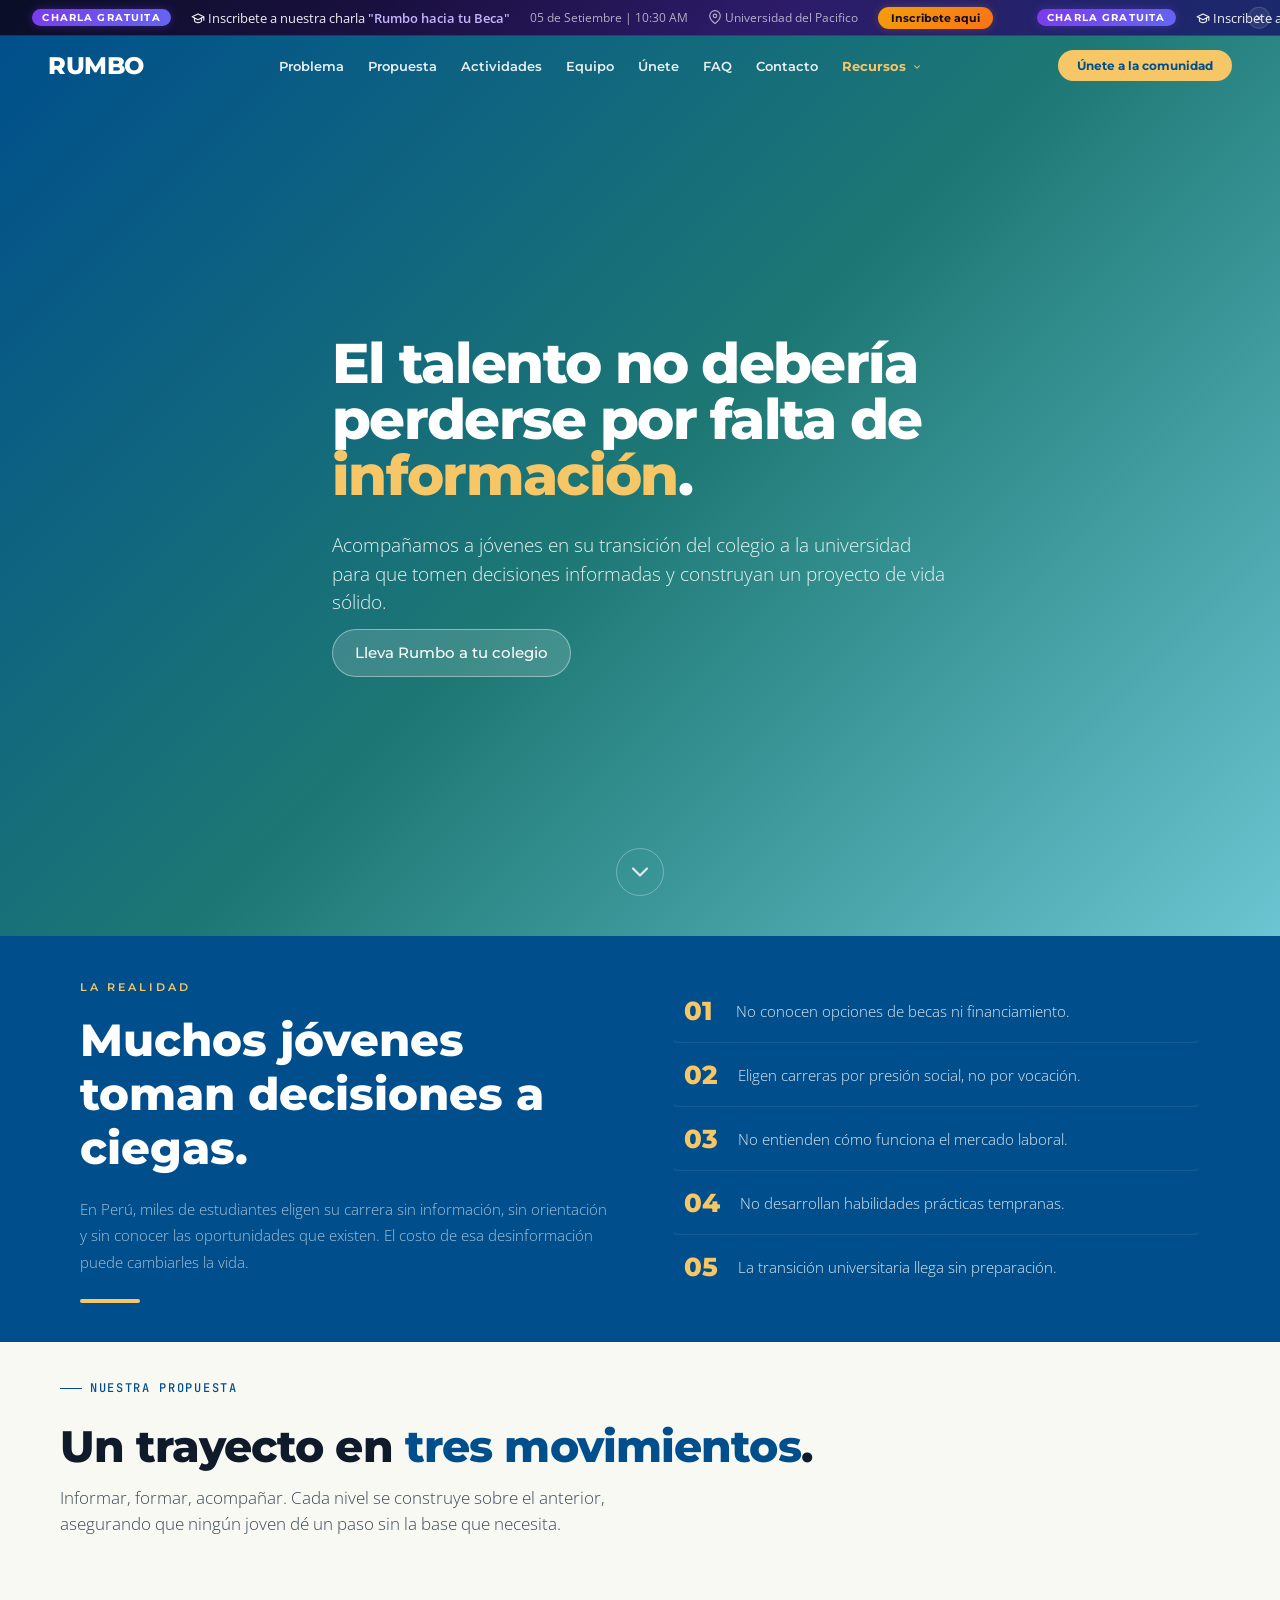
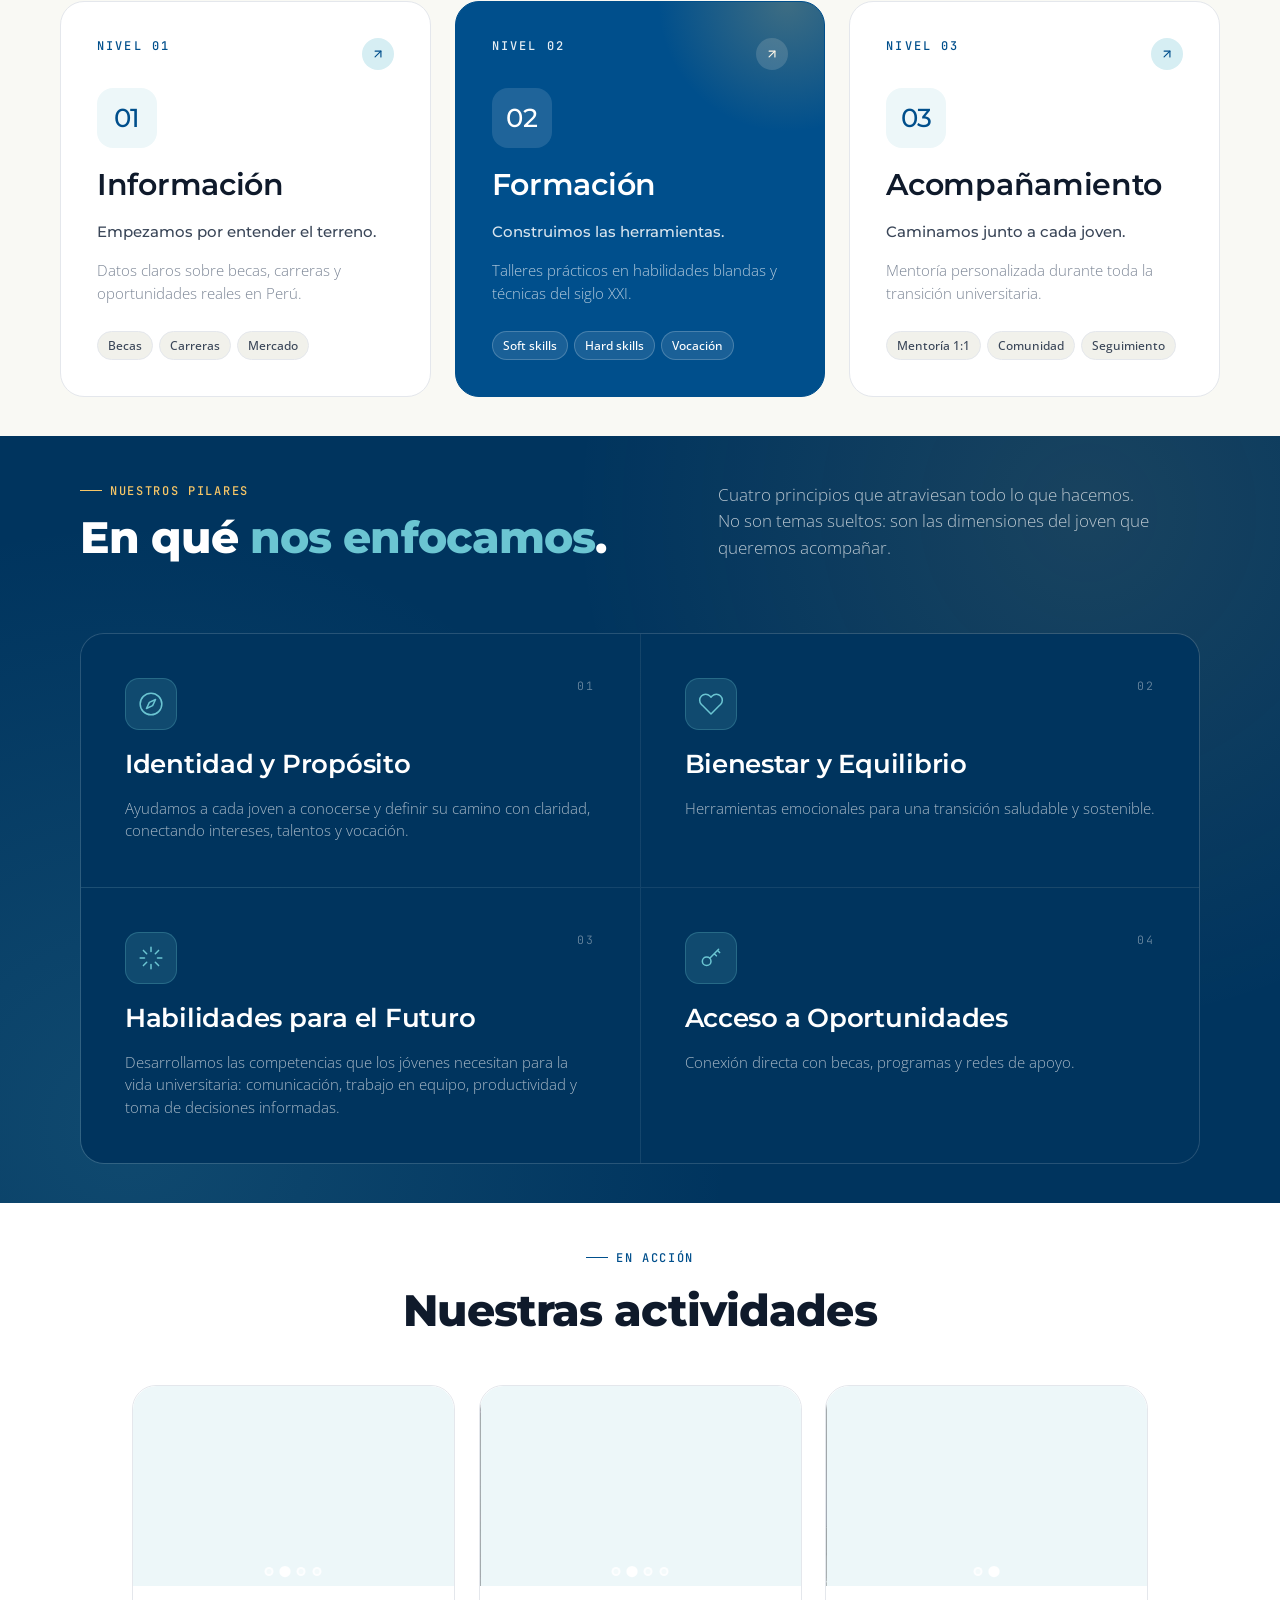
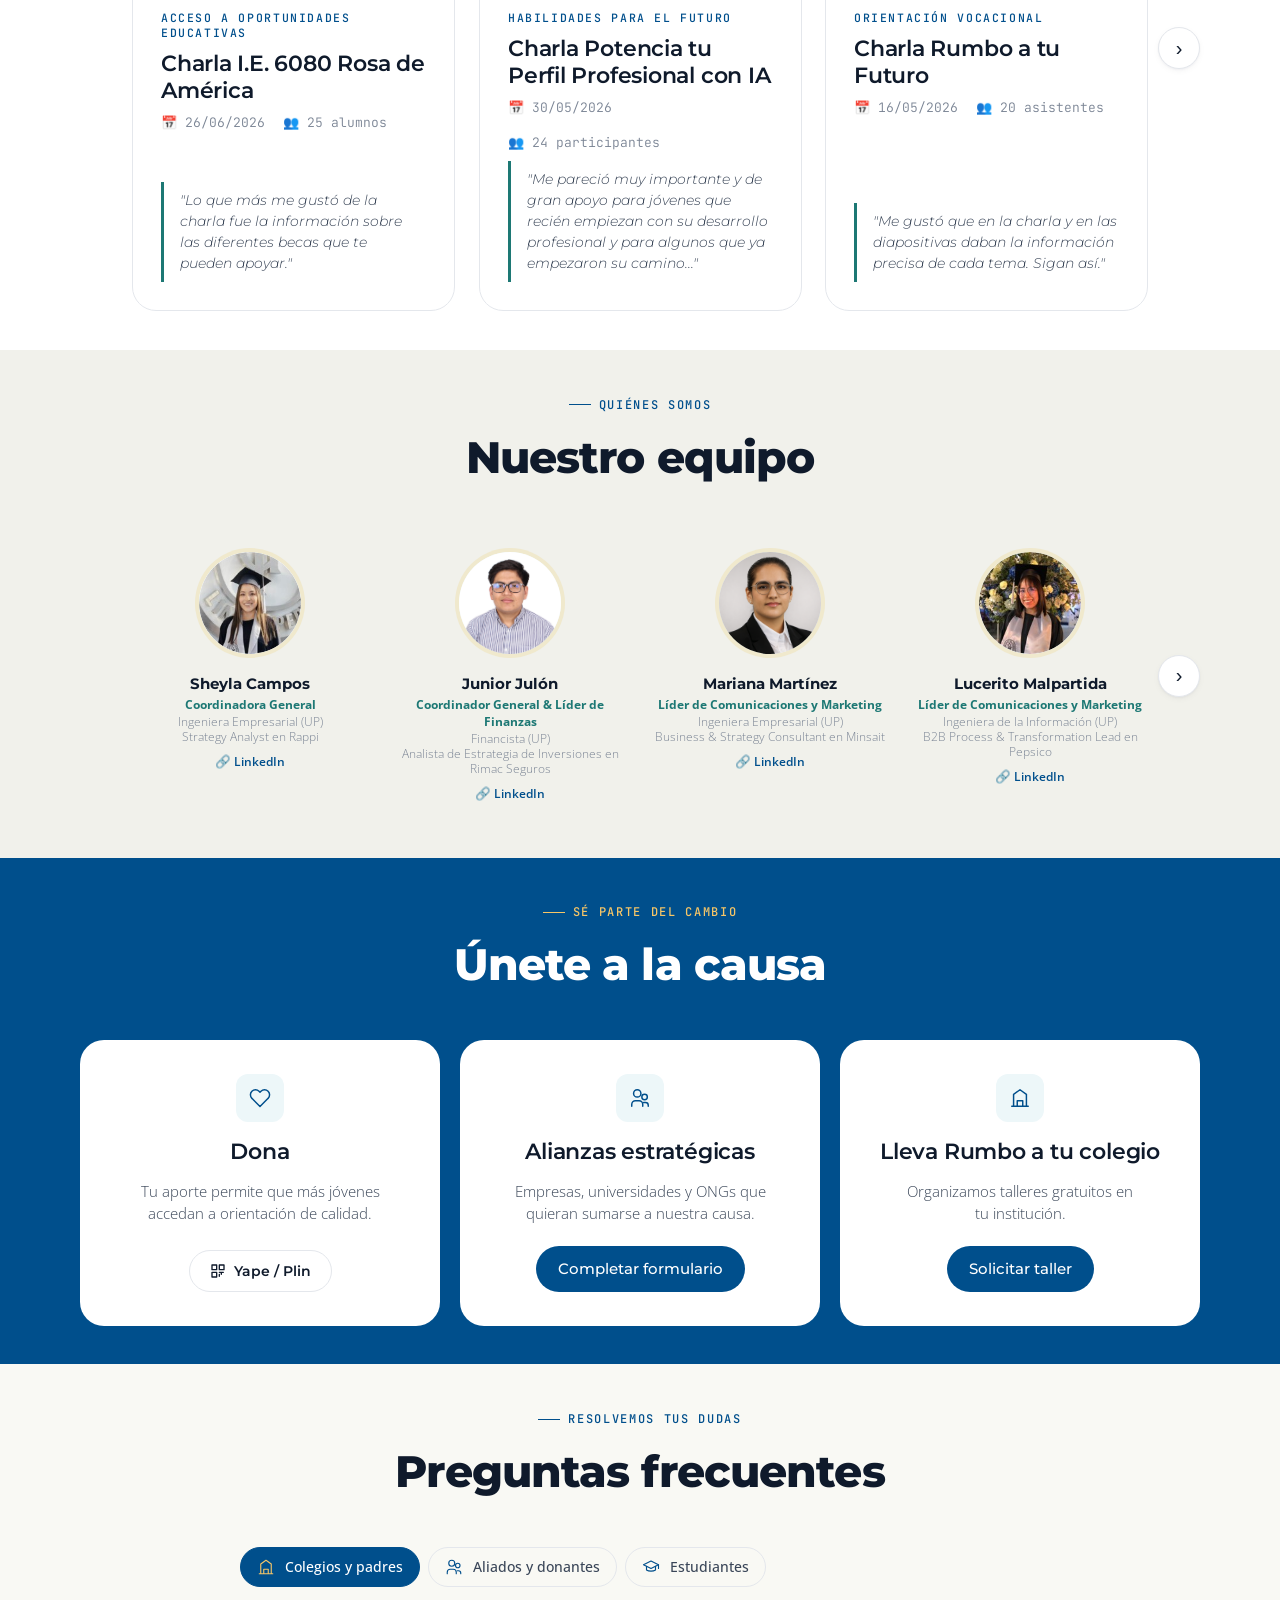
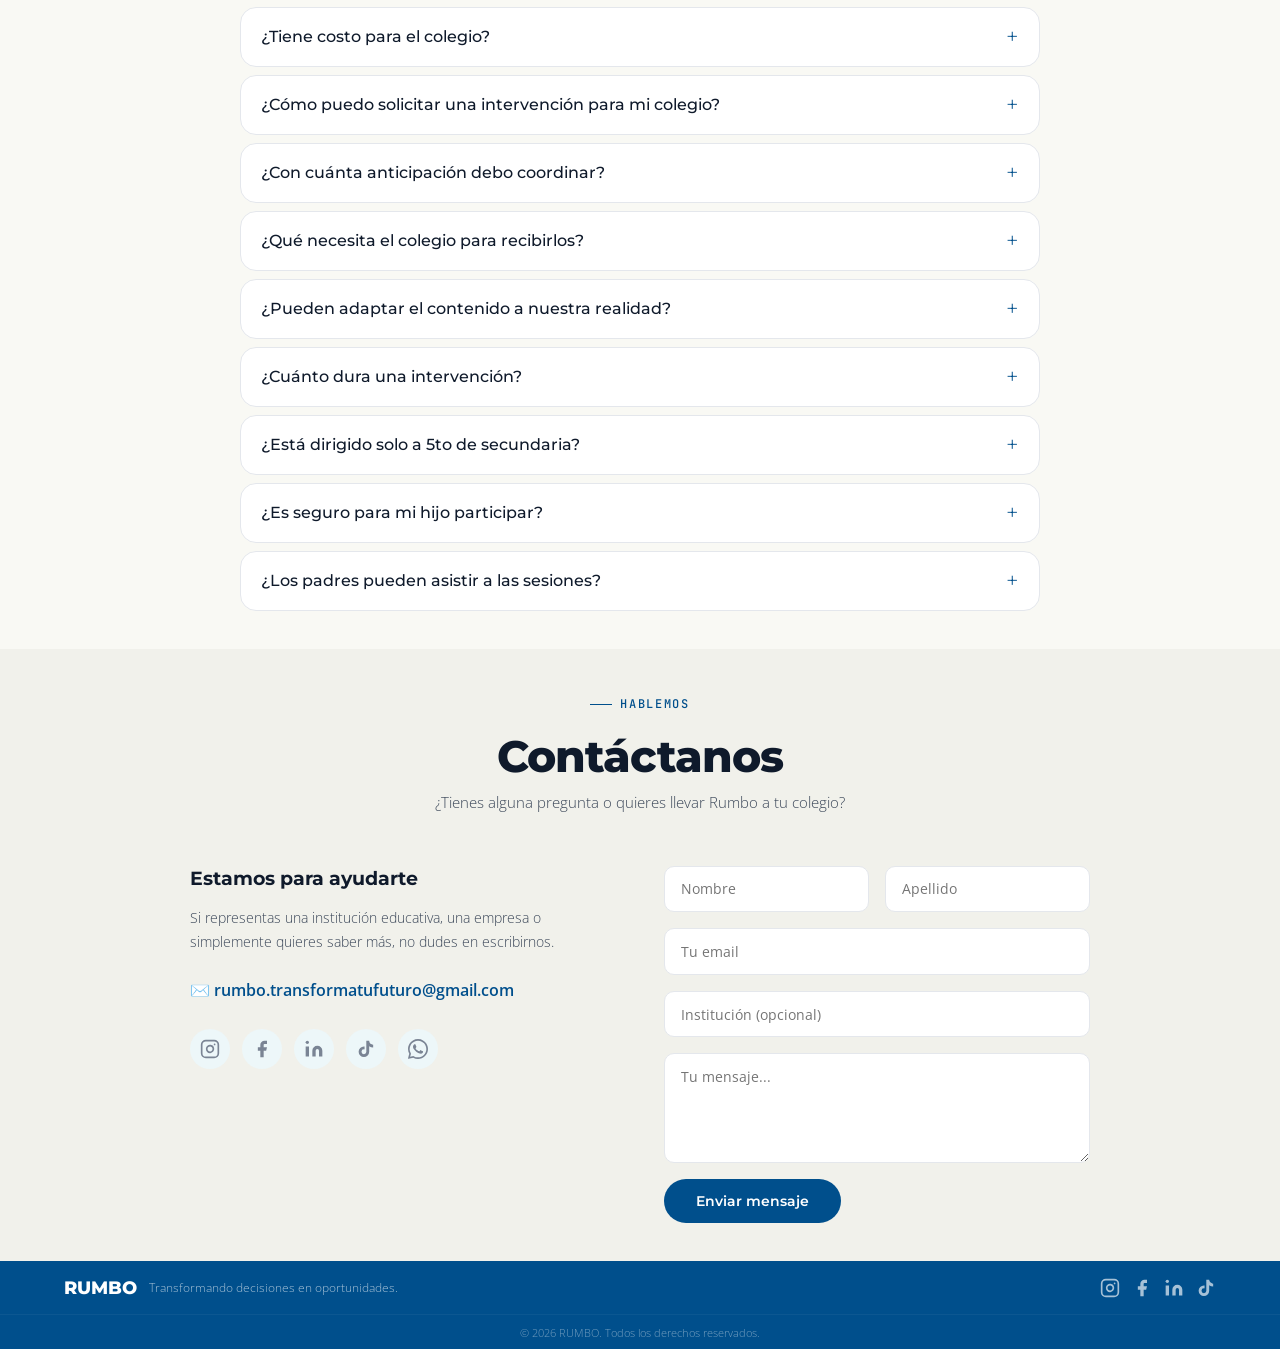
==== index.html @ 29e9105b "Update Pop up" ====
<!DOCTYPE html>
<html lang="es">
<head>
  <meta charset="UTF-8" />
  <meta name="viewport" content="width=device-width, initial-scale=1.0" />
  <meta name="referrer" content="strict-origin-when-cross-origin">
  <title>Rumbo</title>
  <meta name="description" content="RUMBO acompaña a jóvenes peruanos en su transición del colegio a la universidad con orientación vocacional, talleres y mentoría gratuita.">
  <meta property="og:title" content="RUMBO · Transformando decisiones en oportunidades">
  <meta property="og:description" content="Acompañamos a jóvenes peruanos en su transición del colegio a la universidad.">
  <meta property="og:type" content="website">
  <meta name="twitter:card" content="summary_large_image">
  <link rel="icon" href="assets/logo.png" type="image/png">
  <link rel="preconnect" href="https://fonts.googleapis.com">
  <link rel="preconnect" href="https://fonts.gstatic.com" crossorigin>
  <link href="https://fonts.googleapis.com/css2?family=Montserrat:wght@400;500;600;700;800&family=Open+Sans:wght@300;400;500;600&family=JetBrains+Mono:wght@400;500&display=swap" rel="stylesheet">
  <link rel="stylesheet" href="css/styles.css?v=13">
  <script>
    /* Bloquea el scroll mientras se muestra la pantalla de carga.
       El temporizador es una red de seguridad: si main.js fallara,
       la pantalla se retira igual y la página queda usable. */
    document.documentElement.classList.add('is-loading');
    setTimeout(function () {
      document.documentElement.classList.remove('is-loading');
      var l = document.getElementById('rumboLoader');
      if (l) l.classList.add('is-done');
    }, 6000);
  </script>
  <noscript>
    <style>
      .rumbo-loader { display: none !important; }
      html.is-loading, html.is-loading body { overflow: auto !important; }
    </style>
  </noscript>
</head>
<body>

  <!-- ═══ Pantalla de carga ═══ -->
  <div class="rumbo-loader" id="rumboLoader" role="status" aria-live="polite" aria-label="Cargando RUMBO">
    <div class="loader-stars" aria-hidden="true">
      <i class="loader-star"></i><i class="loader-star"></i><i class="loader-star"></i>
      <i class="loader-star"></i><i class="loader-star"></i><i class="loader-star"></i>
    </div>

    <svg class="loader-rocket" viewBox="0 0 120 190" fill="none" xmlns="http://www.w3.org/2000/svg" aria-hidden="true">
      <!-- llama -->
      <path class="loader-flame" d="M60 122 C72 144 74 160 60 178 C46 160 48 144 60 122 Z"
            fill="rgba(255,255,255,.22)" stroke="rgba(255,255,255,.55)" stroke-width="2.5" stroke-linejoin="round"/>
      <path class="loader-flame-inner" d="M60 134 C66 147 67 155 60 166 C53 155 54 147 60 134 Z"
            fill="rgba(255,255,255,.62)"/>
      <!-- aletas -->
      <path d="M35 88 C20 100 13 116 13 134 L35 120 Z"
            fill="rgba(255,255,255,.16)" stroke="#fff" stroke-width="3.5" stroke-linejoin="round"/>
      <path d="M85 88 C100 100 107 116 107 134 L85 120 Z"
            fill="rgba(255,255,255,.16)" stroke="#fff" stroke-width="3.5" stroke-linejoin="round"/>
      <!-- tobera -->
      <path d="M45 118 L75 118 L70 132 L50 132 Z"
            fill="rgba(255,255,255,.16)" stroke="#fff" stroke-width="3.5" stroke-linejoin="round"/>
      <!-- fuselaje -->
      <path d="M60 8 C76 30 85 60 85 92 L85 118 L35 118 L35 92 C35 60 44 30 60 8 Z"
            fill="rgba(255,255,255,.14)" stroke="#fff" stroke-width="4" stroke-linejoin="round"/>
      <!-- escotilla -->
      <circle cx="60" cy="62" r="14" fill="rgba(255,255,255,.28)" stroke="#fff" stroke-width="3.5"/>
      <!-- costura -->
      <path d="M38 102 L82 102" stroke="rgba(255,255,255,.6)" stroke-width="3" stroke-linecap="round"/>
    </svg>

    <div class="loader-brand">
      <span class="loader-wordmark">RUMBO</span>
      <span class="loader-tagline">Transformando decisiones en oportunidades</span>
      <div class="loader-bar" aria-hidden="true"><span></span></div>
    </div>
  </div>

  <nav class="navbar" id="navbar">
    <div class="nav-inner">
      <a href="#" class="logo">RUMBO</a>
      <ul class="nav-links">
        <li><a href="#problema">Problema</a></li>
        <li><a href="#propuesta">Propuesta</a></li>
        <li><a href="#actividades">Actividades</a></li>
        <li><a href="#equipo">Equipo</a></li>
        <li><a href="#unete">Únete</a></li>
        <li><a href="#faq">FAQ</a></li>
        <li><a href="#contacto">Contacto</a></li>
        <li class="nav-dropdown" id="navDropdown">
          <button type="button"
                  class="nav-dropdown-trigger"
                  id="navDropdownTrigger"
                  aria-haspopup="true"
                  aria-expanded="false"
                  aria-controls="navDropdownMenu">
            Recursos
            <svg class="nav-caret" width="10" height="10" viewBox="0 0 24 24" fill="none"
                 stroke="currentColor" stroke-width="2.5" stroke-linecap="round" stroke-linejoin="round"
                 aria-hidden="true"><polyline points="6 9 12 15 18 9"/></svg>
          </button>
          <ul class="nav-dropdown-menu" id="navDropdownMenu" role="menu" aria-labelledby="navDropdownTrigger">
            <li role="none">
              <a href="becas.html" role="menuitem">
                <span class="ndm-icon" aria-hidden="true">🎓</span>
                <span>
                  <span class="ndm-title">Becas Perú 2026</span>
                  <span class="ndm-desc">Directorio de convocatorias activas</span>
                </span>
              </a>
            </li>
            <li role="none">
              <a href="universidades.html" role="menuitem">
                <span class="ndm-icon" aria-hidden="true">🏛️</span>
                <span>
                  <span class="ndm-title">Universidades y admisión</span>
                  <span class="ndm-desc">Modalidades y portales oficiales</span>
                </span>
              </a>
            </li>
          </ul>
        </li>
      </ul>
      <a href="https://chat.whatsapp.com/KsVmqItYyRJ4pqZ1NrZdtC"
         target="_blank" rel="noopener noreferrer" class="nav-cta">
        Únete a la comunidad
      </a>
      <button class="nav-toggle" id="navToggle" aria-label="Menú">☰</button>
    </div>
    <div class="mobile-menu" id="mobileMenu">
      <a href="#problema">Problema</a>
      <a href="#propuesta">Propuesta</a>
      <a href="#actividades">Actividades</a>
      <a href="#equipo">Equipo</a>
      <a href="#unete">Únete</a>
      <a href="#faq">FAQ</a>
      <a href="#contacto">Contacto</a>
      <div class="mobile-dropdown" id="mobileDropdown">
        <button type="button" class="mobile-dropdown-trigger" id="mobileDropdownTrigger"
                aria-expanded="false" aria-controls="mobileDropdownPanel">
          Recursos
          <svg class="mobile-caret" width="12" height="12" viewBox="0 0 24 24" fill="none"
               stroke="currentColor" stroke-width="2.5" stroke-linecap="round" stroke-linejoin="round"
               aria-hidden="true"><polyline points="6 9 12 15 18 9"/></svg>
        </button>
        <div class="mobile-dropdown-panel" id="mobileDropdownPanel">
          <a href="becas.html">🎓 Becas Perú 2026</a>
          <a href="universidades.html">🏛️ Universidades y admisión</a>
        </div>
      </div>
    </div>
  </nav>

  <!-- ═══ Banner Charla ═══ -->
  <div class="announcement-banner" id="announcementBanner">
    <a href="https://docs.google.com/forms/d/e/1FAIpQLSfDukMLq8uh_hFqhQwTG51XdRuXXFic_iSgOYs3Ej_PKHoA1A/viewform?usp=send_form"
       target="_blank" rel="noopener noreferrer" class="banner-link">
      <div class="banner-track">
        <div class="banner-content">
          <span class="banner-badge">CHARLA GRATUITA</span>
          <span class="banner-text"><svg class="banner-icon" viewBox="0 0 24 24" fill="none" stroke="currentColor" stroke-width="2" stroke-linecap="round" stroke-linejoin="round"><path d="M22 10v6M2 10l10-5 10 5-10 5z"/><path d="M6 12v5c0 1.1 2.7 3 6 3s6-1.9 6-3v-5"/></svg> Inscribete a nuestra charla <strong>"Rumbo hacia tu Beca"</strong></span>
          <span class="banner-detail">05 de Setiembre | 10:30 AM</span>
          <span class="banner-detail"><svg class="banner-icon" viewBox="0 0 24 24" fill="none" stroke="currentColor" stroke-width="2" stroke-linecap="round" stroke-linejoin="round"><path d="M21 10c0 7-9 13-9 13s-9-6-9-13a9 9 0 0 1 18 0z"/><circle cx="12" cy="10" r="3"/></svg> Universidad del Pacifico</span>
          <span class="banner-cta">Inscribete aqui</span>

          <span class="banner-badge">CHARLA GRATUITA</span>
          <span class="banner-text"><svg class="banner-icon" viewBox="0 0 24 24" fill="none" stroke="currentColor" stroke-width="2" stroke-linecap="round" stroke-linejoin="round"><path d="M22 10v6M2 10l10-5 10 5-10 5z"/><path d="M6 12v5c0 1.1 2.7 3 6 3s6-1.9 6-3v-5"/></svg> Inscribete a nuestra charla <strong>"Rumbo hacia tu Beca"</strong></span>
          <span class="banner-detail">05 de Setiembre | 10:30 AM</span>
          <span class="banner-detail"><svg class="banner-icon" viewBox="0 0 24 24" fill="none" stroke="currentColor" stroke-width="2" stroke-linecap="round" stroke-linejoin="round"><path d="M21 10c0 7-9 13-9 13s-9-6-9-13a9 9 0 0 1 18 0z"/><circle cx="12" cy="10" r="3"/></svg> Universidad del Pacifico</span>
          <span class="banner-cta">Inscribete aqui</span>
        </div>
        <!-- Duplicate for seamless loop -->
        <div class="banner-content" aria-hidden="true">
          <span class="banner-badge">CHARLA GRATUITA</span>
          <span class="banner-text"><svg class="banner-icon" viewBox="0 0 24 24" fill="none" stroke="currentColor" stroke-width="2" stroke-linecap="round" stroke-linejoin="round"><path d="M22 10v6M2 10l10-5 10 5-10 5z"/><path d="M6 12v5c0 1.1 2.7 3 6 3s6-1.9 6-3v-5"/></svg> Inscribete a nuestra charla <strong>"Rumbo hacia tu Beca"</strong></span>
          <span class="banner-detail">05 de Setiembre | 10:30 AM</span>
          <span class="banner-detail"><svg class="banner-icon" viewBox="0 0 24 24" fill="none" stroke="currentColor" stroke-width="2" stroke-linecap="round" stroke-linejoin="round"><path d="M21 10c0 7-9 13-9 13s-9-6-9-13a9 9 0 0 1 18 0z"/><circle cx="12" cy="10" r="3"/></svg> Universidad del Pacifico</span>
          <span class="banner-cta">Inscribete aqui</span>

          <span class="banner-badge">CHARLA GRATUITA</span>
          <span class="banner-text"><svg class="banner-icon" viewBox="0 0 24 24" fill="none" stroke="currentColor" stroke-width="2" stroke-linecap="round" stroke-linejoin="round"><path d="M22 10v6M2 10l10-5 10 5-10 5z"/><path d="M6 12v5c0 1.1 2.7 3 6 3s6-1.9 6-3v-5"/></svg> Inscribete a nuestra charla <strong>"Rumbo hacia tu Beca"</strong></span>
          <span class="banner-detail">05 de Setiembre | 10:30 AM</span>
          <span class="banner-detail"><svg class="banner-icon" viewBox="0 0 24 24" fill="none" stroke="currentColor" stroke-width="2" stroke-linecap="round" stroke-linejoin="round"><path d="M21 10c0 7-9 13-9 13s-9-6-9-13a9 9 0 0 1 18 0z"/><circle cx="12" cy="10" r="3"/></svg> Universidad del Pacifico</span>
          <span class="banner-cta">Inscribete aqui</span>
        </div>
      </div>
    </a>
    <button class="banner-close" id="bannerClose" aria-label="Cerrar banner">
      <svg width="10" height="10" viewBox="0 0 24 24" fill="none" stroke="currentColor" stroke-width="2.5" stroke-linecap="round" stroke-linejoin="round"><line x1="18" y1="6" x2="6" y2="18"/><line x1="6" y1="6" x2="18" y2="18"/></svg>
    </button>
  </div>

  <section class="hero">
    <div class="container">
      <div class="hero-content">
        <h1>El talento no debería perderse por falta de <em>información</em>.</h1>
        <p class="hero-lede">Acompañamos a jóvenes en su transición del colegio a la universidad para que tomen decisiones informadas y construyan un proyecto de vida sólido.</p>
        <div class="hero-actions">
          <a href="#unete" class="btn-ghost">Lleva Rumbo a tu colegio</a>
        </div>
      </div>
    </div>
    <a href="#problema" class="hero-scroll-arrow" aria-label="Ir a la siguiente sección">
      <svg width="28" height="28" viewBox="0 0 24 24" fill="none" stroke="currentColor" stroke-width="2" stroke-linecap="round" stroke-linejoin="round"><polyline points="6 9 12 15 18 9"/></svg>
    </a>
  </section>

  <section id="problema" class="problem-section">
    <div class="container">
      <div class="problem-inner">
        <div class="problem-left fade-up">
          <span class="section-tag-light">La realidad</span>
          <h2>Muchos jóvenes toman decisiones a ciegas.</h2>
          <p>En Perú, miles de estudiantes eligen su carrera sin información, sin orientación y sin conocer las oportunidades que existen. El costo de esa desinformación puede cambiarles la vida.</p>
          <div class="problem-accent-line"></div>
        </div>
        <div class="problem-right">
          <ul class="problem-list" id="problemList">
            <li class="problem-item" style="transition-delay:0.1s">
              <span class="problem-num">01</span>
              <span class="problem-text">No conocen opciones de becas ni financiamiento.</span>
            </li>
            <li class="problem-item" style="transition-delay:0.2s">
              <span class="problem-num">02</span>
              <span class="problem-text">Eligen carreras por presión social, no por vocación.</span>
            </li>
            <li class="problem-item" style="transition-delay:0.3s">
              <span class="problem-num">03</span>
              <span class="problem-text">No entienden cómo funciona el mercado laboral.</span>
            </li>
            <li class="problem-item" style="transition-delay:0.4s">
              <span class="problem-num">04</span>
              <span class="problem-text">No desarrollan habilidades prácticas tempranas.</span>
            </li>
            <li class="problem-item" style="transition-delay:0.5s">
              <span class="problem-num">05</span>
              <span class="problem-text">La transición universitaria llega sin preparación.</span>
            </li>
          </ul>
        </div>
      </div>
    </div>
  </section>

  <section class="niv-section" id="propuesta">
    <div class="niv-inner">
      <header class="niv-head">
        <span class="eyebrow">Nuestra propuesta</span>
        <h2 class="niv-title">Un trayecto en <span class="accent">tres movimientos</span>.</h2>
        <p class="niv-lede">Informar, formar, acompañar. Cada nivel se construye sobre el anterior, asegurando que ningún joven dé un paso sin la base que necesita.</p>
      </header>
      <div class="niv-track" id="nivTrack" role="list">
        <article class="niv-card" role="listitem">
          <div class="niv-card-head">
            <span class="niv-num">NIVEL 01</span>
            <span class="niv-arrow"><svg width="14" height="14" viewBox="0 0 24 24" fill="none" stroke="currentColor" stroke-width="2" stroke-linecap="round" stroke-linejoin="round"><line x1="7" y1="17" x2="17" y2="7"/><polyline points="7 7 17 7 17 17"/></svg></span>
          </div>
          <div class="niv-glyph">01</div>
          <h3 class="niv-card-title">Información</h3>
          <p class="niv-sub">Empezamos por entender el terreno.</p>
          <p class="niv-desc">Datos claros sobre becas, carreras y oportunidades reales en Perú.</p>
          <div class="niv-tags"><span class="niv-tag">Becas</span><span class="niv-tag">Carreras</span><span class="niv-tag">Mercado</span></div>
        </article>
        <article class="niv-card featured" role="listitem">
          <div class="niv-card-head">
            <span class="niv-num">NIVEL 02</span>
            <span class="niv-arrow"><svg width="14" height="14" viewBox="0 0 24 24" fill="none" stroke="currentColor" stroke-width="2" stroke-linecap="round" stroke-linejoin="round"><line x1="7" y1="17" x2="17" y2="7"/><polyline points="7 7 17 7 17 17"/></svg></span>
          </div>
          <div class="niv-glyph">02</div>
          <h3 class="niv-card-title">Formación</h3>
          <p class="niv-sub">Construimos las herramientas.</p>
          <p class="niv-desc">Talleres prácticos en habilidades blandas y técnicas del siglo XXI.</p>
          <div class="niv-tags"><span class="niv-tag">Soft skills</span><span class="niv-tag">Hard skills</span><span class="niv-tag">Vocación</span></div>
        </article>
        <article class="niv-card" role="listitem">
          <div class="niv-card-head">
            <span class="niv-num">NIVEL 03</span>
            <span class="niv-arrow"><svg width="14" height="14" viewBox="0 0 24 24" fill="none" stroke="currentColor" stroke-width="2" stroke-linecap="round" stroke-linejoin="round"><line x1="7" y1="17" x2="17" y2="7"/><polyline points="7 7 17 7 17 17"/></svg></span>
          </div>
          <div class="niv-glyph">03</div>
          <h3 class="niv-card-title">Acompañamiento</h3>
          <p class="niv-sub">Caminamos junto a cada joven.</p>
          <p class="niv-desc">Mentoría personalizada durante toda la transición universitaria.</p>
          <div class="niv-tags"><span class="niv-tag">Mentoría 1:1</span><span class="niv-tag">Comunidad</span><span class="niv-tag">Seguimiento</span></div>
        </article>
      </div>
      <div class="niv-dots" id="nivDots" aria-hidden="true">
        <button class="niv-dot on" type="button" data-i="0" aria-label="Nivel 1"></button>
        <button class="niv-dot" type="button" data-i="1" aria-label="Nivel 2"></button>
        <button class="niv-dot" type="button" data-i="2" aria-label="Nivel 3"></button>
      </div>
    </div>
  </section>

  <section class="pil-section" id="pilares">
    <div class="pil-inner">
      <header class="pil-head">
        <div>
          <span class="pil-eyebrow">Nuestros pilares</span>
          <h2 class="pil-title">En qué <em>nos enfocamos</em>.</h2>
        </div>
        <p class="pil-lede">Cuatro principios que atraviesan todo lo que hacemos. No son temas sueltos: son las dimensiones del joven que queremos acompañar.</p>
      </header>
      <div class="pil-grid">
        <article class="pil-card">
          <div class="pil-card-head">
            <div class="pil-icon"><svg width="26" height="26" viewBox="0 0 24 24" fill="none" stroke="currentColor" stroke-width="1.4" stroke-linecap="round" stroke-linejoin="round"><circle cx="12" cy="12" r="10"/><path d="M16.2 7.8L13.5 13.5L7.8 16.2L10.5 10.5L16.2 7.8Z"/></svg></div>
            <span class="pil-num">01</span>
          </div>
          <h3>Identidad y Propósito</h3>
          <p>Ayudamos a cada joven a conocerse y definir su camino con claridad, conectando intereses, talentos y vocación.</p>
        </article>
        <article class="pil-card">
          <div class="pil-card-head">
            <div class="pil-icon"><svg width="26" height="26" viewBox="0 0 24 24" fill="none" stroke="currentColor" stroke-width="1.4" stroke-linecap="round" stroke-linejoin="round"><path d="M20.84 4.61a5.5 5.5 0 00-7.78 0L12 5.67l-1.06-1.06a5.5 5.5 0 00-7.78 7.78l1.06 1.06L12 21.23l7.78-7.78 1.06-1.06a5.5 5.5 0 000-7.78z"/></svg></div>
            <span class="pil-num">02</span>
          </div>
          <h3>Bienestar y Equilibrio</h3>
          <p>Herramientas emocionales para una transición saludable y sostenible.</p>
        </article>
        <article class="pil-card">
          <div class="pil-card-head">
            <div class="pil-icon"><svg width="26" height="26" viewBox="0 0 24 24" fill="none" stroke="currentColor" stroke-width="1.4" stroke-linecap="round" stroke-linejoin="round"><path d="M12 2v4M12 18v4M2 12h4M18 12h4M5 5l3 3M16 16l3 3M5 19l3-3M16 8l3-3"/></svg></div>
            <span class="pil-num">03</span>
          </div>
          <h3>Habilidades para el Futuro</h3>
          <p>Desarrollamos las competencias que los jóvenes necesitan para la vida universitaria: comunicación, trabajo en equipo, productividad y toma de decisiones informadas.</p>
        </article>
        <article class="pil-card">
          <div class="pil-card-head">
            <div class="pil-icon"><svg width="26" height="26" viewBox="0 0 24 24" fill="none" stroke="currentColor" stroke-width="1.4" stroke-linecap="round" stroke-linejoin="round"><circle cx="8" cy="15" r="4"/><path d="M10.85 12.15L19 4M18 5l2 2M15 8l2 2"/></svg></div>
            <span class="pil-num">04</span>
          </div>
          <h3>Acceso a Oportunidades</h3>
          <p>Conexión directa con becas, programas y redes de apoyo.</p>
        </article>
      </div>
    </div>
  </section>

  <section id="actividades" class="act-section"
           data-autoplay="true" data-autoplay-ms="3000">
    <div class="container">
      <header class="act-head fade-up">
        <span class="eyebrow">En acción</span>
        <h2 class="act-title">Nuestras actividades</h2>
      </header>

      <div class="carousel-outer fade-up" id="act-outer" role="region" aria-roledescription="carrusel" aria-label="Actividades de Rumbo">
        <div class="carousel-wrapper"><div class="carousel-track" id="activities-track" role="list">

          <article class="activity-slide" role="listitem">
            <div class="act-card">
              <div class="mini-photos">
                <img src="assets/actividades/Actividad 5 - Charla Colegio/actividad5-1.png"
                     alt="Charla I.E. 6080 Rosa de América"
                     loading="lazy" decoding="async">
                <img src="assets/actividades/Actividad 5 - Charla Colegio/actividad5-2.png"
                     alt="Charla I.E. 6080 Rosa de América - Participantes"
                     loading="lazy" decoding="async">
                <img src="assets/actividades/Actividad 5 - Charla Colegio/actividad5-3.png"
                     alt="Charla I.E. 6080 Rosa de América - Equipo"
                     loading="lazy" decoding="async">
                <img src="assets/actividades/Actividad 5 - Charla Colegio/actividad5-4.png"
                     alt="Charla I.E. 6080 Rosa de América - Momento"
                     loading="lazy" decoding="async">
              </div>
              <div class="act-body">
                <span class="act-tag">Acceso a Oportunidades Educativas</span>
                <h3>Charla I.E. 6080 Rosa de América</h3>
                <div class="act-meta">
                  <span>📅 26/06/2026</span>
                  <span>👥 25 alumnos</span>
                </div>
                <p class="act-quote">"Lo que más me gustó de la charla fue la información sobre las diferentes becas que te pueden apoyar."</p>
              </div>
            </div>
          </article>

          <article class="activity-slide" role="listitem">
            <div class="act-card">
              <div class="mini-photos">
                <img src="assets/actividades/Actividad 4 - Charla Potencial tu Perfil con IA/actividad4-charla-portencia-tu-perfil-con-IA-1.jpeg"
                     alt="Charla Potencia tu Perfil Profesional con IA"
                     loading="lazy" decoding="async">
                <img src="assets/actividades/Actividad 4 - Charla Potencial tu Perfil con IA/actividad4-charla-portencia-tu-perfil-con-IA-2.jpeg"
                     alt="Charla Potencia tu Perfil Profesional con IA - Participantes"
                     loading="lazy" decoding="async">
                <img src="assets/actividades/Actividad 4 - Charla Potencial tu Perfil con IA/actividad4-charla-portencia-tu-perfil-con-IA-3.png"
                     alt="Charla Potencia tu Perfil Profesional con IA - Equipo"
                     loading="lazy" decoding="async">
                <img src="assets/actividades/Actividad 4 - Charla Potencial tu Perfil con IA/actividad4-charla-portencia-tu-perfil-con-IA-4.png"
                     alt="Charla Potencia tu Perfil Profesional con IA - Equipo"
                     loading="lazy" decoding="async">
              </div>
              <div class="act-body">
                <span class="act-tag">Habilidades para el futuro</span>
                <h3>Charla Potencia tu Perfil Profesional con IA</h3>
                <div class="act-meta">
                  <span>📅 30/05/2026</span>
                  <span>👥 24 participantes</span>
                </div>
                <p class="act-quote">"Me pareció muy importante y de gran apoyo para jóvenes que recién empiezan con su desarrollo profesional y para algunos que ya empezaron su camino..."</p>
              </div>
            </div>
          </article>

          <article class="activity-slide" role="listitem">
            <div class="act-card">
              <div class="mini-photos">
                <img src="assets/actividades/Actividad 3 - Charla Rumbo a tu Futuro/actividad3-charla-rumbo-a-tu-futuro-1.jpg"
                     alt="Charla Rumbo a tu Futuro"
                     loading="lazy" decoding="async">
                <img src="assets/actividades/Actividad 3 - Charla Rumbo a tu Futuro/actividad3-charla-rumbo-a-tu-futuro-2.jpg"
                     alt="Charla Rumbo a tu Futuro - Participantes"
                     loading="lazy" decoding="async">
              </div>
              <div class="act-body">
                <span class="act-tag">Orientación vocacional</span>
                <h3>Charla Rumbo a tu Futuro</h3>
                <div class="act-meta">
                  <span>📅 16/05/2026</span>
                  <span>👥 20 asistentes</span>
                </div>
                <p class="act-quote">"Me gustó que en la charla y en las diapositivas daban la información precisa de cada tema. Sigan así."</p>
              </div>
            </div>
          </article>

          <article class="activity-slide" role="listitem">
            <div class="act-card">
              <div class="mini-photos">
                <img src="assets/actividades/Actividad 2 - Charla Construye tu Rumbo/actividad2-charla-universitarios-1.jpeg"
                     alt="Charla Construyendo tu Rumbo"
                     loading="lazy" decoding="async">
                <img src="assets/actividades/Actividad 2 - Charla Construye tu Rumbo/actividad2-charla-universitarios-2.jpeg"
                     alt="Charla Construyendo tu Rumbo"
                     loading="lazy" decoding="async">
                <img src="assets/actividades/Actividad 2 - Charla Construye tu Rumbo/actividad2-charla-universitarios-3.jpg"
                     alt="Charla Construyendo tu Rumbo"
                     loading="lazy" decoding="async">
              </div>
              <div class="act-body">
                <span class="act-tag">Habilidades para el futuro</span>
                <h3>Charla Construye tu Rumbo</h3>
                <div class="act-meta">
                  <span>📅 18/04/2026</span>
                  <span>👥 14 estudiantes</span>
                </div>
                <p class="act-quote">"Me gustó que compartieran experiencias reales y que dijeran que es importante empezar desde hoy. No es algo que siempre te dicen, pero hace mucha diferencia."</p>
              </div>
            </div>
          </article>

          <article class="activity-slide" role="listitem">
            <div class="act-card">
              <div class="mini-photos">
                <img src="assets/actividades/Actividad 1 - Charla IEE Edelmira del Pando/actividad1-edelmira-del-pando-1.jpg"
                     alt="Taller en IEE Edelmira del Pando"
                     loading="lazy" decoding="async">
                <img src="assets/actividades/Actividad 1 - Charla IEE Edelmira del Pando/actividad1-edelmira-del-pando-2.jpg"
                     alt="Taller en IEE Edelmira del Pando - Equipo"
                     loading="lazy" decoding="async">
              </div>
              <div class="act-body">
                <span class="act-tag">Orientación vocacional</span>
                <h3>IEE Edelmira del Pando</h3>
                <div class="act-meta">
                  <span>📅 28/11/2025</span>
                  <span>👥 33 estudiantes</span>
                </div>
                <p class="act-quote">"Se que en el futuro habra mucho por descubrir y aprender, tengo miedo pero quiero ser valiente por quienes amo y por mi futuro."</p>
              </div>
            </div>
          </article>

        </div>
        </div>
        <button type="button" class="carousel-btn prev" aria-label="Ver actividades anteriores" onclick="slideCarousel('activities',-1)">‹</button>
        <button type="button" class="carousel-btn next" aria-label="Ver actividades siguientes" onclick="slideCarousel('activities',1)">›</button>
      </div>
    </div>
  </section>

  <section id="equipo" class="section section-cream">
    <div class="container">
      <header class="team-head fade-up">
        <span class="eyebrow">Quiénes somos</span>
        <h2 class="team-title">Nuestro equipo</h2>
      </header>
      <div class="carousel-outer fade-up" id="team-outer">
        <div class="carousel-wrapper"><div class="carousel-track" id="team-track">

          <div class="team-slide"><div class="team-card">
            <div class="team-avatar"><img draggable="false" oncontextmenu="return false" src="assets/team/sheyla-campos.jpg" alt="Sheyla Campos"></div>
            <h3>Sheyla Campos</h3>
            <p class="role">Coordinadora General</p>
            <p class="org">Ingeniera Empresarial (UP)<br>Strategy Analyst en Rappi</p>
            <a href="https://www.linkedin.com/in/sheyla-campos-gonzales" class="linkedin-link" target="_blank" rel="noopener noreferrer">🔗 LinkedIn</a>
          </div></div>

          <div class="team-slide"><div class="team-card">
            <div class="team-avatar"><img draggable="false" oncontextmenu="return false" src="assets/team/junior-julon.jpg" alt="Junior Julón"></div>
            <h3>Junior Julón</h3>
            <p class="role">Coordinador General & Líder de Finanzas</p>
            <p class="org">Financista (UP)<br>Analista de Estrategia de Inversiones en Rimac Seguros</p>
            <a href="https://www.linkedin.com/in/juniorjulon/" class="linkedin-link" target="_blank" rel="noopener noreferrer">🔗 LinkedIn</a>
          </div></div>

          <div class="team-slide"><div class="team-card">
            <div class="team-avatar"><img draggable="false" oncontextmenu="return false" src="assets/team/mariana-martinez.jpg" alt="Mariana Martínez"></div>
            <h3>Mariana Martínez</h3>
            <p class="role">Líder de Comunicaciones y Marketing</p>
            <p class="org">Ingeniera Empresarial (UP)<br>Business & Strategy Consultant en Minsait</p>
            <a href="https://www.linkedin.com/in/marianamartinezd/" class="linkedin-link" target="_blank" rel="noopener noreferrer">🔗 LinkedIn</a>
          </div></div>

          <div class="team-slide"><div class="team-card">
            <div class="team-avatar"><img draggable="false" oncontextmenu="return false" src="assets/team/lucerito-malpartida.jpg" alt="Lucerito Malpartida"></div>
            <h3>Lucerito Malpartida</h3>
            <p class="role">Líder de Comunicaciones y Marketing</p>
            <p class="org">Ingeniera de la Información (UP)<br>B2B Process & Transformation Lead en Pepsico</p>
            <a href="https://www.linkedin.com/in/luceritomj/" class="linkedin-link" target="_blank" rel="noopener noreferrer">🔗 LinkedIn</a>
          </div></div>

          <div class="team-slide"><div class="team-card">
            <div class="team-avatar"><img draggable="false" oncontextmenu="return false" src="assets/team/breinner-ramos.jpg" alt="Breinner Ramos"></div>
            <h3>Breinner Ramos</h3>
            <p class="role">Líder de Operaciones y Proyectos</p>
            <p class="org">Ingeniero Empresarial (UP)<br>Consultor & Account Executive en Tuxpas</p>
            <a href="https://www.linkedin.com/in/breinner-ramos-rodriguez/" class="linkedin-link" target="_blank" rel="noopener noreferrer">🔗 LinkedIn</a>
          </div></div>

          <div class="team-slide"><div class="team-card">
            <div class="team-avatar"><img draggable="false" oncontextmenu="return false" src="assets/team/maria-arias.jpg" alt="María Arias"></div>
            <h3>María Arias</h3>
            <p class="role">Líder de Operaciones y Proyectos</p>
            <p class="org">Ingeniera de la Información (UP)<br>Consultora de Analítica en Pacífico Seguros</p>
            <a href="https://www.linkedin.com/in/maria-emilia-arias-condori/" class="linkedin-link" target="_blank" rel="noopener noreferrer">🔗 LinkedIn</a>
          </div></div>

          <div class="team-slide"><div class="team-card">
            <div class="team-avatar"><img draggable="false" oncontextmenu="return false" src="assets/team/blanca-mondalgo.jpeg" alt="Blanca Mondalgo"></div>
            <h3>Blanca Mondalgo</h3>
            <p class="role">Líder de Gestión de Aprendizaje</p>
            <p class="org">Administradora (UP)<br>Analista de Riesgo Crediticio en BCP</p>
            <a href="https://www.linkedin.com/in/blanca-mondalgo-murga-125747201/" class="linkedin-link" target="_blank" rel="noopener noreferrer">🔗 LinkedIn</a>
          </div></div>

          <div class="team-slide"><div class="team-card">
            <div class="team-avatar"><img draggable="false" oncontextmenu="return false" src="assets/team/carla-valderrama.jpeg" alt="Carla Valderrama"></div>
            <h3>Carla Valderrama</h3>
            <p class="role">Líder de Gestión de Aprendizaje</p>
            <p class="org">Ingeniera Empresarial (UP)<br>Líder de Proyectos en BPL</p>
            <a href="https://www.linkedin.com/in/carlasofiavalderrama/" class="linkedin-link" target="_blank" rel="noopener noreferrer">🔗 LinkedIn</a>
          </div></div>

          <div class="team-slide"><div class="team-card">
            <div class="team-avatar"><img draggable="false" oncontextmenu="return false" src="assets/team/nicol-contreras.jpg" alt="Nicol Contreras"></div>
            <h3>Nicol Contreras</h3>
            <p class="role">Co-Fundadora</p>
            <p class="org">Ingeniera Empresarial (UP)<br>BSc Management & Digital Innovation de la Universidad de Londres</p>
            <a href="https://www.linkedin.com/in/nicol-guadalupe-contreras-mendoza-20351921a" class="linkedin-link" target="_blank" rel="noopener noreferrer">🔗 LinkedIn</a>
          </div></div>

        </div>
        </div>
        <button type="button" class="carousel-btn prev" aria-label="Ver integrantes anteriores" onclick="slideCarousel('team',-1)">‹</button>
        <button type="button" class="carousel-btn next" aria-label="Ver integrantes siguientes" onclick="slideCarousel('team',1)">›</button>
      </div>
    </div>
  </section>

  <section id="unete" class="unete-section">
    <div class="container">
      <header class="unete-head fade-up">
        <span class="eyebrow">Sé parte del cambio</span>
        <h2 class="unete-title">Únete a la causa</h2>
      </header>
      <div class="unete-grid">

        <div class="unete-card fade-up">
          <div class="unete-icon">
            <svg width="22" height="22" viewBox="0 0 24 24" fill="none" stroke="currentColor" stroke-width="1.6" stroke-linecap="round" stroke-linejoin="round"><path d="M20.84 4.61a5.5 5.5 0 00-7.78 0L12 5.67l-1.06-1.06a5.5 5.5 0 00-7.78 7.78l1.06 1.06L12 21.23l7.78-7.78 1.06-1.06a5.5 5.5 0 000-7.78z"/></svg>
          </div>
          <h3>Dona</h3>
          <p>Tu aporte permite que más jóvenes accedan a orientación de calidad.</p>
          <button class="btn-yape" onclick="toggleQR(this)">
            <svg width="16" height="16" viewBox="0 0 24 24" fill="none" stroke="currentColor" stroke-width="2" stroke-linecap="round" stroke-linejoin="round"><rect x="3" y="3" width="7" height="7"/><rect x="14" y="3" width="7" height="7"/><rect x="3" y="14" width="7" height="7"/><path d="M14 14h3v3M17 14h3M14 17v3"/></svg>
            <span class="btn-yape-label">Yape / Plin</span>
          </button>
          <div class="unete-qr-panel">
            <img src="assets/qr-donacion.jpg" alt="QR para donar a RUMBO">
          </div>
        </div>

        <div class="unete-card fade-up">
          <div class="unete-icon">
            <svg width="22" height="22" viewBox="0 0 24 24" fill="none" stroke="currentColor" stroke-width="1.6" stroke-linecap="round" stroke-linejoin="round"><circle cx="9" cy="7" r="4"/><circle cx="17" cy="11" r="3"/><path d="M3 21v-2a4 4 0 014-4h4a4 4 0 014 4v2M21 21v-1a3 3 0 00-3-3h-2"/></svg>
          </div>
          <h3>Alianzas estratégicas</h3>
          <p>Empresas, universidades y ONGs que quieran sumarse a nuestra causa.</p>
          <a href="https://forms.gle/E7XHsLKZHBvKnDrB9" target="_blank" rel="noopener noreferrer" class="btn-primary">Completar formulario</a>
        </div>

        <div class="unete-card fade-up">
          <div class="unete-icon">
            <svg width="22" height="22" viewBox="0 0 24 24" fill="none" stroke="currentColor" stroke-width="1.6" stroke-linecap="round" stroke-linejoin="round"><path d="M3 21h18M5 21V8l7-5 7 5v13M9 21v-6h6v6"/></svg>
          </div>
          <h3>Lleva Rumbo a tu colegio</h3>
          <p>Organizamos talleres gratuitos en tu institución.</p>
          <a href="https://forms.gle/E7XHsLKZHBvKnDrB9" target="_blank" rel="noopener noreferrer" class="btn-primary">Solicitar taller</a>
        </div>

      </div>
    </div>
  </section>

  <section id="faq" class="faq-section">
    <div class="faq-inner">
      <header class="faq-head fade-up">
        <span class="eyebrow">Resolvemos tus dudas</span>
        <h2 class="faq-title">Preguntas frecuentes</h2>
      </header>
      <div class="faq-tabs fade-up" id="faqTabs">
        <button class="faq-tab active" data-group="colegios">
          <svg viewBox="0 0 24 24" fill="none" stroke="currentColor" stroke-width="1.5" stroke-linecap="round" stroke-linejoin="round"><path d="M3 21h18M5 21V8l7-5 7 5v13M9 21v-6h6v6"/></svg>
          Colegios y padres
        </button>
        <button class="faq-tab" data-group="aliados">
          <svg viewBox="0 0 24 24" fill="none" stroke="currentColor" stroke-width="1.5" stroke-linecap="round" stroke-linejoin="round"><circle cx="9" cy="7" r="4"/><circle cx="17" cy="10" r="3"/><path d="M3 21v-2a4 4 0 014-4h4a4 4 0 014 4v2M21 21v-1a3 3 0 00-3-3h-1.5"/></svg>
          Aliados y donantes
        </button>
        <button class="faq-tab" data-group="estudiantes">
          <svg viewBox="0 0 24 24" fill="none" stroke="currentColor" stroke-width="1.5" stroke-linecap="round" stroke-linejoin="round"><path d="M2 9l10-5 10 5-10 5L2 9z"/><path d="M6 11v5c3 2 9 2 12 0v-5"/><path d="M22 9v5"/></svg>
          Estudiantes
        </button>
      </div>

      <div class="faq-group active fade-up" data-group="colegios">
        <details class="faq-item"><summary>¿Tiene costo para el colegio?</summary><div class="faq-item-body"><p>No, nuestras intervenciones son completamente gratuitas. Nos financiamos a través de donaciones y alianzas estratégicas.</p></div></details>
        <details class="faq-item"><summary>¿Cómo puedo solicitar una intervención para mi colegio?</summary><div class="faq-item-body"><p>Completa el formulario en "Únete" o escríbenos a <strong>rumbo.transformatufuturo@gmail.com</strong>. Coordinamos una reunión previa para entender las necesidades de tu institución.</p></div></details>
        <details class="faq-item"><summary>¿Con cuánta anticipación debo coordinar?</summary><div class="faq-item-body"><p>Recomendamos coordinar con al menos 2 semanas de anticipación para organizar el equipo y materiales.</p></div></details>
        <details class="faq-item"><summary>¿Qué necesita el colegio para recibirlos?</summary><div class="faq-item-body"><p>Solo un aula, idealmente con proyector. Nosotros llevamos todos los materiales. Si no hay proyector, también nos adaptamos.</p></div></details>
        <details class="faq-item"><summary>¿Pueden adaptar el contenido a nuestra realidad?</summary><div class="faq-item-body"><p>Sí. Antes de cada intervención ajustamos el contenido según el contexto e intereses del grupo.</p></div></details>
        <details class="faq-item"><summary>¿Cuánto dura una intervención?</summary><div class="faq-item-body"><p>Un taller individual dura entre 1 y 2 horas.</p></div></details>
        <details class="faq-item"><summary>¿Está dirigido solo a 5to de secundaria?</summary><div class="faq-item-body"><p>No. Trabajamos con estudiantes desde 3ro hasta 5to de secundaria, adaptando el contenido a cada nivel.</p></div></details>
        <details class="faq-item"><summary>¿Es seguro para mi hijo participar?</summary><div class="faq-item-body"><p>Sí. Todas nuestras intervenciones se realizan dentro del colegio, con coordinación previa de las autoridades del colegio.</p></div></details>
        <details class="faq-item"><summary>¿Los padres pueden asistir a las sesiones?</summary><div class="faq-item-body"><p>Depende del formato. En algunos programas organizamos sesiones especiales para padres. Consúltanos al coordinar.</p></div></details>
      </div>

      <div class="faq-group" data-group="aliados">
        <details class="faq-item"><summary>¿Cómo puedo apoyar a RUMBO?</summary><div class="faq-item-body"><p>Puedes donar, ser aliado institucional o llevar nuestros talleres a tu colegio. Escríbenos a <strong>rumbo.transformatufuturo@gmail.com</strong>.</p></div></details>
        <details class="faq-item"><summary>¿Son una organización sin fines de lucro?</summary><div class="faq-item-body"><p>Sí, RUMBO es una organización sin fines de lucro orientada al impacto social en la educación peruana.</p></div></details>
        <details class="faq-item"><summary>¿Emiten recibos por donaciones?</summary><div class="faq-item-body"><p>Estamos en proceso de formalización. Escríbenos para conocer el estado actual.</p></div></details>
      </div>

      <div class="faq-group" data-group="estudiantes">
        <details class="faq-item"><summary>¿Qué tipo de becas me pueden ayudar a conseguir?</summary><div class="faq-item-body"><p>Te informamos sobre Pronabec, Beca 18, universidades privadas y programas internacionales, adaptado a tu perfil.</p></div></details>
        <details class="faq-item"><summary>¿Necesito tener buen promedio para participar?</summary><div class="faq-item-body"><p>No. Nuestros talleres son para todos los estudiantes, sin importar su rendimiento académico.</p></div></details>
        <details class="faq-item"><summary>¿Atienden a alumnos de universidades públicas y privadas?</summary><div class="faq-item-body"><p>Sí. Nuestra orientación cubre públicas, privadas e institutos técnicos superiores.</p></div></details>
        <details class="faq-item"><summary>¿Cómo contactarlos si mi colegio no tiene convenio con RUMBO?</summary><div class="faq-item-body"><p>Escríbenos a <strong>rumbo.transformatufuturo@gmail.com</strong> o únete a nuestra comunidad de WhatsApp.</p></div></details>
        <details class="faq-item"><summary>¿Tienen redes sociales o comunidad donde pueda seguir aprendiendo?</summary><div class="faq-item-body"><p>Sí. Síguenos como <strong>@rumbo.ong</strong> en Instagram, TikTok, Facebook y LinkedIn. También tenemos comunidad de WhatsApp.</p></div></details>
        <details class="faq-item"><summary>¿Brindan asesorías personalizadas?</summary><div class="faq-item-body"><p>Sí, como parte del Nivel 03 de acompañamiento. Consúltanos para saber cómo acceder.</p></div></details>
      </div>

    </div>
  </section>

  <section id="contacto" class="contact-section">
    <div class="container">
      <header class="contact-head fade-up">
        <span class="eyebrow">Hablemos</span>
        <h2 class="contact-title">Contáctanos</h2>
        <p class="contact-lede">¿Tienes alguna pregunta o quieres llevar Rumbo a tu colegio?</p>
      </header>
      <div class="contact-grid fade-up">

        <div class="contact-info">
          <h3>Estamos para ayudarte</h3>
          <p>Si representas una institución educativa, una empresa o simplemente quieres saber más, no dudes en escribirnos.</p>
          <a href="mailto:rumbo.transformatufuturo@gmail.com" class="email-link">✉️ rumbo.transformatufuturo@gmail.com</a>
          <div class="contact-social">
            <a href="https://www.instagram.com/rumbo.ong/" target="_blank" rel="noopener noreferrer" aria-label="Instagram" title="Instagram">
              <svg class="social-icon" viewBox="0 0 24 24" fill="none" stroke="currentColor" stroke-width="2" stroke-linecap="round" stroke-linejoin="round">
                <rect x="2" y="2" width="20" height="20" rx="5" ry="5"/><path d="M16 11.37A4 4 0 1 1 12.63 8 4 4 0 0 1 16 11.37z"/><line x1="17.5" y1="6.5" x2="17.51" y2="6.5"/>
              </svg>
            </a>
            <a href="https://www.facebook.com/rumbo.ong" target="_blank" rel="noopener noreferrer" aria-label="Facebook" title="Facebook">
              <svg class="social-icon" viewBox="0 0 24 24" fill="currentColor">
                <path d="M18 2h-3a5 5 0 0 0-5 5v3H7v4h3v8h4v-8h3l1-4h-4V7a1 1 0 0 1 1-1h3z"/>
              </svg>
            </a>
            <a href="https://www.linkedin.com/company/rumbo-pe/" target="_blank" rel="noopener noreferrer" aria-label="LinkedIn" title="LinkedIn">
              <svg class="social-icon" viewBox="0 0 24 24" fill="currentColor">
                <path d="M16 8a6 6 0 0 1 6 6v7h-4v-7a2 2 0 0 0-2-2 2 2 0 0 0-2 2v7h-4v-7a6 6 0 0 1 6-6z"/><rect x="2" y="9" width="4" height="12"/><circle cx="4" cy="4" r="2"/>
              </svg>
            </a>
            <a href="https://www.tiktok.com/@rumbo.ong" target="_blank" rel="noopener noreferrer" aria-label="TikTok" title="TikTok">
              <svg class="social-icon" viewBox="0 0 24 24" fill="currentColor">
                <path d="M19.59 6.69a4.83 4.83 0 0 1-3.77-4.25V2h-3.45v13.67a2.89 2.89 0 0 1-2.88 2.5 2.89 2.89 0 0 1-2.89-2.89 2.89 2.89 0 0 1 2.89-2.89c.28 0 .54.04.79.1V9.01a6.27 6.27 0 0 0-.79-.05 6.34 6.34 0 0 0-6.34 6.34 6.34 6.34 0 0 0 6.34 6.34 6.34 6.34 0 0 0 6.33-6.34V8.69a8.18 8.18 0 0 0 4.78 1.52V6.75a4.85 4.85 0 0 1-1.01-.06z"/>
              </svg>
            </a>
            <a href="https://chat.whatsapp.com/KsVmqItYyRJ4pqZ1NrZdtC" target="_blank" rel="noopener noreferrer" aria-label="WhatsApp" title="Comunidad WhatsApp">
              <svg class="social-icon" viewBox="0 0 24 24" fill="currentColor">
                <path d="M17.472 14.382c-.297-.149-1.758-.867-2.03-.967-.273-.099-.471-.148-.67.15-.197.297-.767.966-.94 1.164-.173.199-.347.223-.644.075-.297-.15-1.255-.463-2.39-1.475-.883-.788-1.48-1.761-1.653-2.059-.173-.297-.018-.458.13-.606.134-.133.298-.347.446-.52.149-.174.198-.298.298-.497.099-.198.05-.371-.025-.52-.075-.149-.669-1.612-.916-2.207-.242-.579-.487-.5-.669-.51-.173-.008-.371-.01-.57-.01-.198 0-.52.074-.792.372-.272.297-1.04 1.016-1.04 2.479 0 1.462 1.065 2.875 1.213 3.074.149.198 2.096 3.2 5.077 4.487.709.306 1.262.489 1.694.625.712.227 1.36.195 1.871.118.571-.085 1.758-.719 2.006-1.413.248-.694.248-1.289.173-1.413-.074-.124-.272-.198-.57-.347z"/><path d="M12 0C5.373 0 0 5.373 0 12c0 2.117.553 4.104 1.523 5.829L.057 23.177a.5.5 0 0 0 .614.641l5.579-1.453A11.95 11.95 0 0 0 12 24c6.627 0 12-5.373 12-12S18.627 0 12 0zm0 22c-1.9 0-3.68-.524-5.2-1.435l-.372-.222-3.865 1.006 1.025-3.742-.241-.386A9.96 9.96 0 0 1 2 12C2 6.477 6.477 2 12 2s10 4.477 10 10-4.477 10-10 10z"/>
              </svg>
            </a>
          </div>
        </div>

        <form class="contact-form"
              action="https://formspree.io/f/xaqlrnae"
              method="POST"
              onsubmit="handleContactForm(event)">
          <div class="form-row">
            <input type="text" name="nombre" placeholder="Nombre" required>
            <input type="text" name="apellido" placeholder="Apellido" required>
          </div>
          <input type="email" name="email" placeholder="Tu email" required>
          <input type="text" name="institucion" placeholder="Institución (opcional)">
          <textarea name="mensaje" placeholder="Tu mensaje..." required></textarea>
          <button type="submit" class="btn btn-primary" style="align-self:flex-start;">Enviar mensaje</button>
          <div class="form-success" id="formSuccess">✅ ¡Mensaje enviado! Te responderemos pronto.</div>
        </form>

      </div>
    </div>
  </section>

  <footer class="footer">
    <div class="footer-main">
      <div class="footer-left">
        <span class="logo">RUMBO</span>
        <span class="tagline">Transformando decisiones en oportunidades.</span>
      </div>
      <div class="footer-social">
        <a href="https://www.instagram.com/rumbo.ong/" target="_blank" rel="noopener noreferrer" aria-label="Instagram">
          <svg class="social-icon" viewBox="0 0 24 24" fill="none" stroke="currentColor" stroke-width="2" stroke-linecap="round" stroke-linejoin="round">
            <rect x="2" y="2" width="20" height="20" rx="5" ry="5"/><path d="M16 11.37A4 4 0 1 1 12.63 8 4 4 0 0 1 16 11.37z"/><line x1="17.5" y1="6.5" x2="17.51" y2="6.5"/>
          </svg>
        </a>
        <a href="https://www.facebook.com/rumbo.ong" target="_blank" rel="noopener noreferrer" aria-label="Facebook">
          <svg class="social-icon" viewBox="0 0 24 24" fill="currentColor">
            <path d="M18 2h-3a5 5 0 0 0-5 5v3H7v4h3v8h4v-8h3l1-4h-4V7a1 1 0 0 1 1-1h3z"/>
          </svg>
        </a>
        <a href="https://www.linkedin.com/company/rumbo-pe/" target="_blank" rel="noopener noreferrer" aria-label="LinkedIn">
          <svg class="social-icon" viewBox="0 0 24 24" fill="currentColor">
            <path d="M16 8a6 6 0 0 1 6 6v7h-4v-7a2 2 0 0 0-2-2 2 2 0 0 0-2 2v7h-4v-7a6 6 0 0 1 6-6z"/><rect x="2" y="9" width="4" height="12"/><circle cx="4" cy="4" r="2"/>
          </svg>
        </a>
        <a href="https://www.tiktok.com/@rumbo.ong" target="_blank" rel="noopener noreferrer" aria-label="TikTok">
          <svg class="social-icon" viewBox="0 0 24 24" fill="currentColor">
            <path d="M19.59 6.69a4.83 4.83 0 0 1-3.77-4.25V2h-3.45v13.67a2.89 2.89 0 0 1-2.88 2.5 2.89 2.89 0 0 1-2.89-2.89 2.89 2.89 0 0 1 2.89-2.89c.28 0 .54.04.79.1V9.01a6.27 6.27 0 0 0-.79-.05 6.34 6.34 0 0 0-6.34 6.34 6.34 6.34 0 0 0 6.34 6.34 6.34 6.34 0 0 0 6.33-6.34V8.69a8.18 8.18 0 0 0 4.78 1.52V6.75a4.85 4.85 0 0 1-1.01-.06z"/>
          </svg>
        </a>
      </div>
    </div>
    <div class="footer-copy">© <span id="year"></span> RUMBO. Todos los derechos reservados.</div>
  </footer>

  <!-- ═══ Pop-up de actividades ═══
       Para anunciar otra actividad: cambia data-pop-id, data-pop-hasta (se oculta
       solo al pasar la fecha), la imagen y los textos.
       data-pop-frecuencia="siempre" lo muestra en cada recarga; "sesion" lo muestra
       una sola vez por visita. Ver DESIGN-SYSTEM.md → "Pop-up de actividades". -->
  <div class="pop-modal" id="popActividad"
       data-pop-id="charla-rumbo-hacia-tu-beca-2026-09-05"
       data-pop-hasta="2026-09-05T12:30:00-05:00"
       data-pop-frecuencia="siempre"
       data-pop-delay="700">
    <div class="pop-backdrop" data-pop-close></div>

    <div class="pop-card" role="dialog" aria-modal="true" tabindex="-1"
         aria-labelledby="popTitulo" aria-describedby="popTexto">

      <button type="button" class="pop-close" data-pop-close aria-label="Cerrar aviso">
        <svg viewBox="0 0 24 24" fill="none" stroke="currentColor" stroke-width="2.5" stroke-linecap="round" aria-hidden="true"><line x1="18" y1="6" x2="6" y2="18"/><line x1="6" y1="6" x2="18" y2="18"/></svg>
      </button>

      <div class="pop-poster">
        <img class="pop-poster-blur" src="assets/popup-charla-rumbo-hacia-tu-beca.jpg" alt="" aria-hidden="true">
        <picture class="pop-poster-main">
          <source srcset="assets/popup-charla-rumbo-hacia-tu-beca.webp" type="image/webp">
          <img src="assets/popup-charla-rumbo-hacia-tu-beca.jpg" width="1080" height="1350"
               alt="Afiche de la charla Rumbo hacia tu Beca. Sábado 5 de setiembre de 2026, de 10:30 a. m. a 12:30 p. m., en la Universidad del Pacífico, Jr. Luis Sánchez Cerro 2141. Para estudiantes de 5.º de secundaria o recién egresados. Ingreso 100 % gratuito.">
        </picture>
      </div>

      <div class="pop-body">
        <span class="pop-eyebrow">Próxima actividad</span>
        <h2 id="popTitulo">Charla &laquo;Rumbo hacia tu Beca&raquo;</h2>
        <p class="pop-lede" id="popTexto">
          Presencial y gratuita. Becarias de Pronabec, Patronato BCP y Líderes con
          Propósito te cuentan cómo lo lograron.
        </p>

        <ul class="pop-facts">
          <li>
            <svg viewBox="0 0 24 24" fill="none" stroke="currentColor" stroke-width="2" stroke-linecap="round" stroke-linejoin="round" aria-hidden="true"><rect x="3" y="4" width="18" height="18" rx="2"/><line x1="16" y1="2" x2="16" y2="6"/><line x1="8" y1="2" x2="8" y2="6"/><line x1="3" y1="10" x2="21" y2="10"/></svg>
            <strong>Sábado 5 de setiembre, 2026</strong>
          </li>
          <li>
            <svg viewBox="0 0 24 24" fill="none" stroke="currentColor" stroke-width="2" stroke-linecap="round" stroke-linejoin="round" aria-hidden="true"><circle cx="12" cy="12" r="9"/><polyline points="12 7 12 12 15.5 14"/></svg>
            <strong>10:30 a.&nbsp;m. &ndash; 12:30 p.&nbsp;m.</strong>
          </li>
          <li>
            <svg viewBox="0 0 24 24" fill="none" stroke="currentColor" stroke-width="2" stroke-linecap="round" stroke-linejoin="round" aria-hidden="true"><path d="M21 10c0 7-9 13-9 13s-9-6-9-13a9 9 0 0 1 18 0z"/><circle cx="12" cy="10" r="3"/></svg>
            <div><strong>Universidad del Pacífico</strong><span>Jr. Luis Sánchez Cerro 2141</span></div>
          </li>
          <li>
            <svg viewBox="0 0 24 24" fill="none" stroke="currentColor" stroke-width="2" stroke-linecap="round" stroke-linejoin="round" aria-hidden="true"><path d="M22 10v6M2 10l10-5 10 5-10 5z"/><path d="M6 12v5c0 1.1 2.7 3 6 3s6-1.9 6-3v-5"/></svg>
            <div><strong>Para 5.&ordm; de secundaria</strong><span>y recién egresados</span></div>
          </li>
        </ul>

        <div class="pop-footer">
          <div class="pop-actions">
            <a class="pop-cta" href="https://docs.google.com/forms/d/e/1FAIpQLSfDukMLq8uh_hFqhQwTG51XdRuXXFic_iSgOYs3Ej_PKHoA1A/viewform?usp=send_form" target="_blank" rel="noopener noreferrer" data-pop-cta>
              Inscríbete gratis
              <svg viewBox="0 0 24 24" fill="none" stroke="currentColor" stroke-width="2.5" stroke-linecap="round" stroke-linejoin="round" aria-hidden="true"><line x1="5" y1="12" x2="19" y2="12"/><polyline points="12 5 19 12 12 19"/></svg>
            </a>
            <button type="button" class="pop-dismiss" data-pop-close>Ahora no</button>
          </div>
          <p class="pop-note">100&nbsp;% gratuito &middot; Reserva tu lugar</p>
        </div>
      </div>
    </div>
  </div>

  <script src="js/main.js?v=13"></script>

</body>
</html>
---- css/styles.css ----
/* ================================================================
   RUMBO — styles.css
   ================================================================ */

:root {
  /* Brand */
  --rumbo-navy:      #004F8C;
  --rumbo-navy-deep: #00345E;
  --rumbo-blue:      #004F8C;
  --rumbo-sky:       #6BC5D2;
  --rumbo-sky-soft:  #D6EEF3;
  --rumbo-sky-mist:  #EDF7F9;
  --rumbo-coral:     #1D7874;
  --rumbo-amber:     #F6C667;
  /* Backgrounds */
  --bg:       #F9F9F4;
  --bg-cream: #F1F1EB;
  --surface:  #FFFFFF;
  /* Text */
  --ink:      #0F1A2B;
  --ink-soft: #3A4658;
  --ink-mute: #7A8494;
  /* Borders */
  --line:      #E4E7EC;
  --line-soft: #EFF1F4;
  /* Legacy aliases */
  --primary:    #004F8C;
  --secondary:  #1D7874;
  --accent:     #F6C667;
  --light-blue: #6BC5D2;
  --card:       #FFFFFF;
  --text:       #0F1A2B;
  --text-muted: #7A8494;
  --border:     #E4E7EC;
  --radius:     0.75rem;
  /* Fonts */
  --font-display: 'Montserrat', -apple-system, sans-serif;
  --font-body:    'Open Sans', -apple-system, sans-serif;
  --font-mono:    'JetBrains Mono', monospace;
  /* Radii */
  --r-sm: 10px;
  --r-md: 16px;
  --r-lg: 24px;
  /* Shadows */
  --shadow-sm: 0 1px 2px rgba(15,26,43,.04), 0 2px 6px rgba(15,26,43,.04);
  --shadow-md: 0 4px 12px rgba(15,26,43,.06), 0 12px 32px rgba(15,26,43,.06);
  /* Shared frame for the logo and hero text */
  --site-max-width: 1200px;
  --site-gutter: clamp(24px, 4vw, 48px);
}

*, *::before, *::after { box-sizing: border-box; margin: 0; padding: 0; }
html { scroll-behavior: smooth; scroll-padding-top: calc(var(--banner-h, 0px) + 64px); }
body {
  font-family: var(--font-body); font-weight: 300;
  color: var(--ink); background: var(--bg);
  -webkit-font-smoothing: antialiased; overflow-x: hidden;
}
h1,h2,h3,h4,h5,h6 { font-family: var(--font-display); }
a { text-decoration: none; color: inherit; }
img { max-width: 100%; display: block; }
.container { max-width: 1240px; margin: 0 auto; padding: 0 clamp(20px, 5vw, 60px); }

/* Eyebrow label */
.eyebrow {
  font-family: var(--font-mono);
  font-size: 12px;
  letter-spacing: 0.14em;
  text-transform: uppercase;
  color: var(--rumbo-blue);
  font-weight: 500;
  display: inline-flex;
  align-items: center;
  gap: 8px;
  margin-bottom: 12px;
}
.eyebrow::before { content: ''; width: 22px; height: 1px; background: currentColor; }

/* ========== Navbar ========== */
.navbar { position: fixed; left: 0; right: 0; z-index: 100; transition: background 0.3s, box-shadow 0.3s, top 0.3s ease; }
.navbar.scrolled { background: rgba(255,255,255,0.97); backdrop-filter: blur(10px); box-shadow: 0 2px 20px rgba(0,0,0,0.08); }
.navbar .nav-inner { display: flex; align-items: center; justify-content: space-between; padding: 0.85rem var(--site-gutter); max-width: calc(var(--site-max-width) + var(--site-gutter) + var(--site-gutter)); margin: 0 auto; gap: 1rem; }
.navbar .logo { font-family: var(--font-display); font-weight: 800; font-size: 1.5rem; letter-spacing: -0.5px; color: #fff; transition: color 0.3s; flex-shrink: 0; }
.navbar.scrolled .logo { color: var(--rumbo-navy); }
.nav-links { display: flex; gap: 1.5rem; list-style: none; align-items: center; }
.nav-links a { font-family: var(--font-display); font-weight: 600; font-size: 0.82rem; color: rgba(255,255,255,0.9); transition: color 0.3s; }
.navbar.scrolled .nav-links a { color: var(--ink); }
.nav-links a:hover { color: var(--rumbo-amber); }
.nav-cta { display: inline-flex; align-items: center; padding: 0.5rem 1.2rem; border-radius: 999px; font-family: var(--font-display); font-weight: 700; font-size: 0.78rem; white-space: nowrap; background: var(--rumbo-amber); color: var(--rumbo-navy); transition: filter 0.2s, transform 0.2s; flex-shrink: 0; }
.nav-cta:hover { filter: brightness(1.08); transform: translateY(-1px); }
.nav-toggle { display: none; background: none; border: none; cursor: pointer; color: #fff; font-size: 1.5rem; }
.navbar.scrolled .nav-toggle { color: var(--ink); }
.mobile-menu { display: none; flex-direction: column; gap: 1rem; padding: 1rem 1.5rem; background: var(--surface); border-top: 1px solid var(--line); }
.mobile-menu.open { display: flex; }
.mobile-menu a { font-family: var(--font-display); font-weight: 600; font-size: 0.9rem; color: var(--ink); }
.mobile-menu .nav-cta { display: inline-flex; width: fit-content; margin-top: 0.25rem; }
@media (max-width: 900px) { .nav-links { display: none; } .nav-toggle { display: block; } }

/* ========== Navbar Dropdown (Recursos) ========== */
.nav-dropdown { position: relative; }
.nav-dropdown-trigger {
  display: inline-flex;
  align-items: center;
  gap: 6px;
  background: none;
  border: none;
  padding: 0;
  cursor: pointer;
  font-family: var(--font-display);
  font-weight: 700;
  font-size: 0.82rem;
  color: var(--rumbo-amber);
  transition: color 0.3s, filter 0.3s;
  line-height: 1;
}
.navbar.scrolled .nav-dropdown-trigger { color: var(--rumbo-amber); }
.nav-dropdown-trigger:hover,
.nav-dropdown.open .nav-dropdown-trigger { filter: brightness(1.15); }
.nav-dropdown-trigger .nav-caret { transition: transform 0.25s ease; }
.nav-dropdown.open .nav-dropdown-trigger .nav-caret { transform: rotate(180deg); }

.nav-dropdown-menu {
  position: absolute;
  top: calc(100% + 14px);
  right: 0;
  min-width: 280px;
  background: var(--surface);
  border: 1px solid var(--line);
  border-radius: var(--r-md);
  box-shadow: 0 12px 32px rgba(15,26,43,.12);
  list-style: none;
  padding: 8px;
  margin: 0;
  opacity: 0;
  visibility: hidden;
  transform: translateY(-6px);
  transition: opacity 0.2s ease, transform 0.2s ease, visibility 0.2s;
  z-index: 110;
}
.nav-dropdown.open .nav-dropdown-menu {
  opacity: 1;
  visibility: visible;
  transform: translateY(0);
}
.nav-dropdown-menu li { list-style: none; }
.nav-links .nav-dropdown-menu a {
  display: flex;
  align-items: flex-start;
  gap: 12px;
  padding: 12px 14px;
  border-radius: 10px;
  color: var(--ink);
  font-family: var(--font-body);
  font-weight: 400;
  font-size: 0.85rem;
  transition: background 0.18s;
}
.nav-links .nav-dropdown-menu a:hover { background: var(--rumbo-sky-mist); color: var(--ink); }
.ndm-icon {
  font-size: 20px;
  line-height: 1;
  flex-shrink: 0;
  margin-top: 2px;
}
.ndm-title {
  display: block;
  font-family: var(--font-display);
  font-weight: 600;
  font-size: 0.88rem;
  color: var(--rumbo-navy);
  margin-bottom: 2px;
}
.ndm-desc {
  display: block;
  font-size: 0.75rem;
  color: var(--ink-mute);
  line-height: 1.4;
}

/* Mobile dropdown (acordeón dentro de .mobile-menu) */
.mobile-dropdown { display: flex; flex-direction: column; }
.mobile-dropdown-trigger {
  display: flex;
  align-items: center;
  justify-content: space-between;
  background: none;
  border: none;
  padding: 0;
  width: 100%;
  cursor: pointer;
  font-family: var(--font-display);
  font-weight: 600;
  font-size: 0.9rem;
  color: var(--ink);
  text-align: left;
}
.mobile-dropdown-trigger .mobile-caret { transition: transform 0.25s ease; }
.mobile-dropdown.open .mobile-dropdown-trigger .mobile-caret { transform: rotate(180deg); }
.mobile-dropdown-panel {
  display: none;
  flex-direction: column;
  gap: 0.65rem;
  padding: 0.55rem 0 0.1rem 0.75rem;
  margin-top: 0.4rem;
  border-left: 2px solid var(--rumbo-sky-soft);
}
.mobile-dropdown.open .mobile-dropdown-panel { display: flex; }
.mobile-dropdown-panel a {
  font-family: var(--font-display);
  font-weight: 500;
  font-size: 0.85rem;
  color: var(--ink-soft);
}

/* ========== Hero ========== */
.hero {
  position: relative;
  display: flex;
  flex-direction: column;
  justify-content: center;
  min-height: 100vh;
  background: linear-gradient(135deg, var(--rumbo-navy) 0%, var(--rumbo-coral) 50%, var(--rumbo-sky) 100%);
  overflow: hidden;
  padding: clamp(96px, 12vw, 140px) 0 clamp(56px, 8vw, 100px);
}
.hero .container { max-width: calc(var(--site-max-width) + var(--site-gutter) + var(--site-gutter)); padding-left: var(--site-gutter); padding-right: var(--site-gutter); }
.hero-content { position: relative; z-index: 2; }
.hero-tag {
  display: inline-flex;
  align-items: center;
  gap: 8px;
  font-family: var(--font-mono);
  font-size: 12px;
  letter-spacing: 0.16em;
  text-transform: uppercase;
  color: var(--rumbo-navy);
  background: var(--rumbo-sky-soft);
  padding: 6px 14px;
  border-radius: 999px;
  font-weight: 500;
  margin-bottom: 24px;
}
.hero-dot { width: 6px; height: 6px; border-radius: 50%; background: var(--rumbo-coral); animation: rumbo-pulse 2s infinite; flex-shrink: 0; }
@keyframes rumbo-pulse {
  0%, 100% { opacity: 1; transform: scale(1); }
  50% { opacity: 0.5; transform: scale(1.3); }
}
.hero h1 {
  font-size: clamp(40px, 5vw - 8px, 88px);
  line-height: 1.0;
  letter-spacing: -0.03em;
  color: #fff;
  font-weight: 800;
  max-width: 16ch;
  margin-bottom: 28px;
}
.hero h1 em { font-style: normal; color: var(--rumbo-amber); }
.hero-lede { color: rgba(255,255,255,0.9); font-size: clamp(16px, 1.5vw, 19px); line-height: 1.5; max-width: 56ch; margin-bottom: 12px; }
.hero-bridge { font-family: var(--font-display); font-size: clamp(15px, 1.4vw, 17px); color: var(--rumbo-amber); font-weight: 500; margin-bottom: 36px; }
.hero-actions { display: flex; flex-wrap: wrap; gap: 12px; }
.hero-meta {
  display: grid;
  grid-template-columns: repeat(2, 1fr);
  gap: 24px;
  margin-top: 56px;
  padding-top: 32px;
  border-top: 1px solid rgba(255,255,255,0.2);
  max-width: 580px;
}
@media (min-width: 600px) { .hero-meta { grid-template-columns: repeat(3, 1fr); } }
.hero-meta-v { font-family: var(--font-display); font-size: clamp(28px, 3.5vw, 40px); font-weight: 600; letter-spacing: -0.02em; color: #fff; line-height: 1; }
.hero-meta-l { font-size: 13px; color: rgba(255,255,255,0.65); margin-top: 6px; line-height: 1.4; }
.hero-meta { max-width: 720px; }

/* Scroll arrow at bottom of hero */
.hero-scroll-arrow {
  position: absolute;
  bottom: clamp(20px, 4vw, 40px);
  left: 50%;
  transform: translateX(-50%);
  z-index: 3;
  display: flex;
  align-items: center;
  justify-content: center;
  width: 48px;
  height: 48px;
  border-radius: 50%;
  border: 1.5px solid rgba(255, 255, 255, 0.3);
  color: rgba(255, 255, 255, 0.8);
  transition: border-color 0.3s ease, color 0.3s ease, background 0.3s ease;
  animation: heroArrowBounce 2s ease-in-out infinite;
}

.hero-scroll-arrow:hover {
  border-color: rgba(255, 255, 255, 0.7);
  color: #fff;
  background: rgba(255, 255, 255, 0.1);
}

@keyframes heroArrowBounce {
  0%, 100% { transform: translateX(-50%) translateY(0); }
  50%      { transform: translateX(-50%) translateY(8px); }
}

/* ========== Buttons ========== */
/* En el hero el btn-primary usa fondo ámbar para contrastar con el gradiente oscuro */
.hero .btn-primary {
  background: var(--rumbo-amber);
  color: var(--rumbo-navy);
}
.hero .btn-primary:hover { background: #f0bb55; transform: translateY(-1px); }
.btn-primary {
  background: var(--rumbo-navy);
  color: white;
  padding: 14px 22px;
  border-radius: 999px;
  font-size: 14.5px;
  font-weight: 500;
  text-decoration: none;
  transition: background .2s, transform .2s;
  display: inline-flex;
  align-items: center;
  gap: 8px;
  border: none;
  cursor: pointer;
  font-family: var(--font-display);
}
.btn-primary:hover { background: var(--rumbo-navy-deep); transform: translateY(-1px); }
.btn-ghost {
  background: rgba(255,255,255,0.15);
  color: #fff;
  padding: 14px 22px;
  border-radius: 999px;
  font-size: 14.5px;
  font-weight: 500;
  text-decoration: none;
  border: 1px solid rgba(255,255,255,0.4);
  transition: border-color .2s, background .2s;
  display: inline-flex;
  align-items: center;
  gap: 8px;
  font-family: var(--font-display);
  cursor: pointer;
}
.btn-ghost:hover { background: rgba(255,255,255,0.25); border-color: rgba(255,255,255,0.7); }
/* Variante oscura para secciones con fondo claro */
.btn-ghost-dark {
  background: transparent;
  color: var(--ink);
  padding: 12px 20px;
  border-radius: 999px;
  font-size: 13.5px;
  font-weight: 500;
  text-decoration: none;
  border: 1px solid var(--line);
  transition: border-color .2s, background .2s;
  display: inline-flex;
  align-items: center;
  gap: 8px;
  font-family: var(--font-display);
  cursor: pointer;
}
.btn-ghost-dark:hover { border-color: var(--rumbo-navy); background: var(--surface); }
/* Legacy .btn para el formulario de contacto */
.btn { display: inline-flex; align-items: center; justify-content: center; padding: 0.85rem 2rem; border-radius: 999px; font-family: var(--font-display); font-weight: 600; font-size: 0.85rem; transition: all 0.3s; cursor: pointer; border: none; }
.btn-accent { background: var(--rumbo-amber); color: var(--rumbo-navy); }
.btn-accent:hover { filter: brightness(1.1); }

/* ========== Utility: section backgrounds ========== */
/* Esquema de fondos alternados por sección:
   Niveles    → --bg      (crema claro)
   Pilares    → navy-deep (oscuro)
   Actividades→ --surface (blanco limpio)
   Equipo     → --bg-cream(crema cálido)
   Únete      → navy      (oscuro)
   FAQ        → --bg-cream(crema cálido)
   Contacto   → --bg      (crema claro)
*/
.section       { padding: clamp(24px, 3vw, 44px) 0; background: var(--surface); }
.section-cream { background: var(--bg-cream); }

/* ========== Problema ========== */
.problem-section { background: var(--rumbo-navy); padding: clamp(24px, 3vw, 44px) 0; }
.problem-inner { display: grid; grid-template-columns: 1fr 1fr; gap: 4rem; align-items: center; }
@media (max-width: 768px) { .problem-inner { grid-template-columns: 1fr; gap: 2.5rem; } }
.problem-left .section-tag-light { display: inline-block; font-family: var(--font-display); font-size: 0.7rem; font-weight: 600; letter-spacing: 3px; text-transform: uppercase; color: var(--rumbo-amber); margin-bottom: 1.25rem; }
.problem-left h2 { font-size: clamp(1.8rem, 3.5vw, 2.8rem); font-weight: 800; color: #fff; line-height: 1.2; margin-bottom: 1.25rem; }
.problem-left p { font-size: 0.95rem; color: rgba(255,255,255,0.65); line-height: 1.75; margin-bottom: 1.5rem; }
.problem-accent-line { width: 60px; height: 4px; background: var(--rumbo-amber); border-radius: 2px; }
.problem-list { list-style: none; }
.problem-item { display: flex; align-items: center; gap: 1.25rem; padding: 1rem 0.75rem; border-bottom: 1px solid rgba(255,255,255,0.08); border-radius: 6px; transition: background 0.25s ease, opacity 0.5s ease, transform 0.5s ease; opacity: 0; transform: translateX(20px); }
.problem-item.visible { opacity: 1; transform: translateX(0); }
.problem-item:last-child { border-bottom: none; }
.problem-item:hover { background: rgba(255,255,255,0.06); }
.problem-num { font-family: var(--font-display); font-size: 1.6rem; font-weight: 800; color: var(--rumbo-amber); min-width: 2rem; flex-shrink: 0; }
.problem-text { font-size: 0.92rem; color: rgba(255,255,255,0.88); line-height: 1.5; }

/* ========== Niveles (Propuesta) ========== */
.niv-section { background: var(--bg); padding: clamp(24px, 3vw, 44px) 0; }
.niv-inner { max-width: 1320px; margin: 0 auto; padding: 0 clamp(20px, 5vw, 60px); }
.niv-head { display: flex; flex-direction: column; gap: 14px; margin-bottom: clamp(40px, 5vw, 64px); max-width: 760px; }
.niv-title { font-family: var(--font-display); font-size: clamp(28px, 3.5vw, 44px); line-height: 1.1; letter-spacing: -0.02em; margin: 0; font-weight: 800; color: var(--ink); text-wrap: balance; }
.niv-title .accent { color: var(--rumbo-blue); }
.niv-lede { color: var(--ink-soft); font-size: clamp(15px, 1.4vw, 17px); line-height: 1.55; margin: 0; max-width: 56ch; text-wrap: pretty; }
.niv-track { display: grid; grid-template-columns: 1fr; gap: 16px; }
@media (min-width: 760px) { .niv-track { grid-template-columns: repeat(3, 1fr); gap: 24px; } }
.niv-card {
  background: var(--surface); border: 1px solid var(--line); border-radius: var(--r-lg);
  padding: clamp(24px, 3vw, 36px); position: relative; display: flex; flex-direction: column;
  gap: 18px; overflow: hidden; min-height: 360px;
  transition: transform .4s cubic-bezier(.2,.8,.2,1), border-color .3s, box-shadow .4s, opacity .6s ease;
  opacity: 0; transform: translateY(28px);
}
.niv-section.in .niv-card { opacity: 1; transform: none; }
.niv-track > .niv-card:nth-child(1) { transition-delay: 0ms; }
.niv-track > .niv-card:nth-child(2) { transition-delay: 120ms; }
.niv-track > .niv-card:nth-child(3) { transition-delay: 240ms; }
@media (hover: hover) { .niv-card:hover { transform: translateY(-6px); border-color: var(--rumbo-sky); box-shadow: var(--shadow-md); } }
.niv-card::after { content: ''; position: absolute; inset: auto 0 0 0; height: 3px; background: linear-gradient(90deg, var(--rumbo-blue), var(--rumbo-sky)); transform: scaleX(0); transform-origin: left; transition: transform .5s cubic-bezier(.2,.8,.2,1); }
@media (hover: hover) { .niv-card:hover::after { transform: scaleX(1); } }
.niv-card.featured { background: var(--rumbo-navy); color: white; border-color: var(--rumbo-navy); }
.niv-card.featured .niv-num { color: rgba(255,255,255,0.9); }
.niv-card.featured .niv-card-title { color: white; }
.niv-card.featured .niv-sub { color: rgba(255,255,255,0.85); }
.niv-card.featured .niv-desc { color: rgba(255,255,255,0.7); }
.niv-card.featured .niv-tag { background: rgba(255,255,255,0.1); border-color: rgba(255,255,255,0.2); color: white; }
.niv-card.featured::before { content: ''; position: absolute; top: -40%; right: -30%; width: 80%; height: 80%; background: radial-gradient(circle, rgba(246,198,103,.25) 0%, transparent 60%); pointer-events: none; }
.niv-card-head { display: flex; align-items: flex-start; justify-content: space-between; gap: 12px; }
.niv-num { font-family: var(--font-mono); font-size: 12px; letter-spacing: 0.18em; color: var(--rumbo-blue); font-weight: 500; }
.niv-arrow { width: 32px; height: 32px; border-radius: 50%; display: grid; place-items: center; background: var(--rumbo-sky-soft); color: var(--rumbo-navy); flex-shrink: 0; transition: transform .3s, background .3s; }
.niv-card.featured .niv-arrow { background: rgba(255,255,255,0.15); color: white; }
@media (hover: hover) { .niv-card:hover .niv-arrow { transform: rotate(-45deg); } }
.niv-glyph { width: 60px; height: 60px; border-radius: 16px; display: grid; place-items: center; background: var(--rumbo-sky-mist); color: var(--rumbo-navy); font-family: var(--font-display); font-size: 26px; font-weight: 500; letter-spacing: -0.02em; }
.niv-card.featured .niv-glyph { background: rgba(255,255,255,0.12); color: white; }
.niv-card-title { font-family: var(--font-display); font-size: clamp(22px, 2.8vw, 30px); font-weight: 600; letter-spacing: -0.01em; margin: 0; color: var(--ink); }
.niv-sub { font-family: var(--font-display); font-size: 15px; color: var(--ink-soft); line-height: 1.4; margin: 0; font-weight: 500; }
.niv-desc { font-size: 14.5px; line-height: 1.55; color: var(--ink-mute); margin: 0; flex: 1; }
.niv-tags { display: flex; flex-wrap: wrap; gap: 6px; margin-top: auto; padding-top: 8px; }
.niv-tag { font-size: 12px; padding: 5px 10px; border-radius: 999px; background: var(--bg-cream); border: 1px solid var(--line); color: var(--ink-soft); font-weight: 500; }
.niv-dots { display: none; }
.niv-dot { width: 6px; height: 6px; border-radius: 50%; background: var(--line); transition: background .25s, width .25s; border: none; padding: 0; cursor: pointer; }
.niv-dot.on { background: var(--rumbo-blue); width: 22px; border-radius: 4px; }

/* ========== Pilares ========== */
.pil-section { background: var(--rumbo-navy-deep); color: white; padding: clamp(24px, 3vw, 44px) 0; position: relative; overflow: hidden; }
.pil-section::before { content: ''; position: absolute; inset: 0; background: radial-gradient(circle at 85% 10%, rgba(246,198,103,.10) 0%, transparent 40%), radial-gradient(circle at 10% 90%, rgba(107,197,210,.15) 0%, transparent 45%); pointer-events: none; }
.pil-inner { max-width: 1240px; margin: 0 auto; position: relative; padding: 0 clamp(20px, 5vw, 60px); }
.pil-head { display: grid; grid-template-columns: 1fr; gap: 18px; margin-bottom: clamp(48px, 6vw, 72px); align-items: end; }
@media (min-width: 880px) { .pil-head { grid-template-columns: 1.2fr 1fr; gap: 60px; } }
.pil-eyebrow { font-family: var(--font-mono); font-size: 12px; letter-spacing: 0.14em; text-transform: uppercase; color: var(--rumbo-amber); font-weight: 500; display: inline-flex; align-items: center; gap: 8px; }
.pil-eyebrow::before { content: ''; width: 22px; height: 1px; background: currentColor; }
.pil-title { font-family: var(--font-display); font-size: clamp(28px, 3.5vw, 44px); line-height: 1.1; letter-spacing: -0.02em; margin: 14px 0 0; font-weight: 800; color: white; text-wrap: balance; }
.pil-title em { font-style: normal; color: var(--rumbo-sky); }
.pil-lede { color: rgba(255,255,255,0.7); font-size: clamp(15px, 1.4vw, 17px); line-height: 1.55; margin: 0; max-width: 50ch; text-wrap: pretty; }
.pil-grid { display: grid; grid-template-columns: 1fr; gap: 1px; background: rgba(255,255,255,0.08); border: 1px solid rgba(255,255,255,0.08); border-radius: var(--r-lg); overflow: hidden; }
@media (min-width: 720px) { .pil-grid { grid-template-columns: 1fr 1fr; } }
.pil-card { background: var(--rumbo-navy-deep); padding: clamp(26px, 3.5vw, 44px); display: flex; flex-direction: column; gap: 18px; position: relative; opacity: 0; transform: translateY(20px); transition: opacity .6s ease, transform .6s ease, background .35s ease; min-height: 220px; }
.pil-section.in .pil-card { opacity: 1; transform: none; }
.pil-section.in .pil-card:nth-child(1) { transition-delay: 0ms; }
.pil-section.in .pil-card:nth-child(2) { transition-delay: 90ms; }
.pil-section.in .pil-card:nth-child(3) { transition-delay: 180ms; }
.pil-section.in .pil-card:nth-child(4) { transition-delay: 270ms; }
@media (hover: hover) { .pil-card:hover { background: #0a1f3d; } }
.pil-card::after { content: ''; position: absolute; top: 0; left: 0; width: 0; height: 2px; background: linear-gradient(90deg, var(--rumbo-sky), var(--rumbo-amber)); transition: width .5s cubic-bezier(.2,.8,.2,1); }
@media (hover: hover) { .pil-card:hover::after { width: 100%; } }
.pil-card-head { display: flex; justify-content: space-between; align-items: flex-start; }
.pil-icon { width: 52px; height: 52px; border-radius: 14px; background: rgba(107,197,210,.15); color: var(--rumbo-sky); display: grid; place-items: center; border: 1px solid rgba(107,197,210,.25); transition: transform .35s, background .35s, color .35s, border-color .35s; flex-shrink: 0; }
@media (hover: hover) { .pil-card:hover .pil-icon { transform: rotate(-6deg) scale(1.05); background: rgba(246,198,103,.15); color: var(--rumbo-amber); border-color: rgba(246,198,103,.3); } }
.pil-num { font-family: var(--font-mono); font-size: 11.5px; letter-spacing: 0.18em; color: rgba(255,255,255,0.4); }
.pil-card h3 { font-family: var(--font-display); font-size: clamp(20px, 2.4vw, 26px); font-weight: 600; letter-spacing: -0.01em; margin: 0; color: white; text-wrap: balance; }
.pil-card p { color: rgba(255,255,255,0.65); font-size: 14.5px; line-height: 1.55; margin: 0; text-wrap: pretty; }

/* ========== Carousels ========== */
.carousel-outer { position: relative; padding: 0 2.5rem; }
.carousel-wrapper { overflow: hidden; touch-action: pan-y; }
.carousel-track { display: flex; transition: transform 0.4s ease; }
.carousel-track.single { justify-content: center; }
.carousel-track.carousel-centered { justify-content: center; }
.carousel-btn { position: absolute; top: 50%; transform: translateY(-50%); width: 42px; height: 42px; border-radius: 50%; background: var(--surface); border: 1px solid var(--line); box-shadow: var(--shadow-sm); cursor: pointer; font-size: 1.25rem; color: var(--ink); z-index: 10; display: flex; align-items: center; justify-content: center; transition: background 0.2s, color 0.2s, opacity 0.2s; }
.carousel-btn:hover { background: var(--rumbo-amber); color: var(--rumbo-navy); }
.carousel-btn:focus-visible { outline: 3px solid var(--rumbo-amber); outline-offset: 3px; }
.carousel-outer .carousel-btn.prev { left: 0; }
.carousel-outer .carousel-btn.next { right: 0; }
.carousel-btn.btn-hidden { opacity: 0; pointer-events: none; }
@media (max-width: 600px) {
  .carousel-outer { padding: 0; }
  .carousel-outer .carousel-btn { display: none; }
}

/* ========== Activities ========== */
.act-section { padding: clamp(24px, 3vw, 44px) 0; background: var(--surface); }
.act-head { margin-bottom: clamp(32px, 4vw, 52px); text-align: center; }
.act-title { font-family: var(--font-display); font-size: clamp(28px, 3.5vw, 44px); line-height: 1.1; letter-spacing: -0.02em; margin: 8px 0 0; font-weight: 800; color: var(--ink); }

.activity-slide { flex-shrink: 0; padding: 0 0.75rem; display: flex; }
.carousel-track.single .activity-slide { flex: 0 0 auto; width: 520px; max-width: 90vw; display: flex; }

.act-card { background: var(--surface); border: 1px solid var(--line); border-radius: var(--r-lg); overflow: hidden; display: flex; flex-direction: column; transition: transform .3s, border-color .3s, box-shadow .3s; flex: 1; will-change: transform; }
@media (hover: hover) { .act-card:hover { transform: translateY(-4px); border-color: var(--rumbo-sky); box-shadow: var(--shadow-md); } }

/* Mini-carrusel de fotos */
.mini-photos { position: relative; width: 100%; overflow: hidden; background: var(--rumbo-sky-mist); aspect-ratio: 16 / 10; border-radius: var(--r-lg) var(--r-lg) 0 0; }
.mini-track { display: flex; height: 100%; transition: transform 0.35s ease; }
.mini-track img { flex: 0 0 100%; width: 100%; height: 100%; object-fit: cover; }
.mini-dots { position: absolute; bottom: 10px; left: 50%; transform: translateX(-50%); display: flex; gap: 7px; z-index: 2; }
.mini-dot { width: 9px; height: 9px; border-radius: 50%; border: 2px solid rgba(255,255,255,0.8); background: rgba(255,255,255,0.35); cursor: pointer; padding: 0; transition: background 0.2s, transform 0.2s; }
.mini-dot.active { background: #fff; border-color: #fff; transform: scale(1.25); }
.mini-dot:focus-visible { outline: 3px solid var(--rumbo-amber); outline-offset: 3px; }

.act-body { padding: 24px 28px 28px; display: flex; flex-direction: column; gap: 10px; flex: 1; }
.act-tag { font-family: var(--font-mono); font-size: 11.5px; letter-spacing: 0.14em; color: var(--rumbo-blue); text-transform: uppercase; font-weight: 500; }
.act-card h3 { font-family: var(--font-display); font-size: clamp(15px, 2.2vw, 22px); font-weight: 600; letter-spacing: -0.01em; margin: 0; color: var(--ink); }
.act-meta { display: flex; gap: 18px; font-size: 13px; color: var(--ink-mute); font-family: var(--font-mono); flex-wrap: wrap; }
.act-quote { border-left: 3px solid var(--rumbo-coral); padding: 8px 0 8px 16px; font-family: var(--font-display); font-style: italic; font-size: 14px; color: var(--ink-soft); line-height: 1.5; margin-top: auto; text-wrap: pretty; }
@media (max-width: 600px) {
  .act-body { padding: 16px 18px 20px; gap: 8px; }
  .act-tag { font-size: 10px; }
  .act-card h3 { font-size: 15px; }
  .act-meta { font-size: 11.5px; gap: 10px; }
  .act-quote { font-size: 12px; line-height: 1.45; }
}

/* ========== Team ========== */
.team-head { margin-bottom: clamp(32px, 4vw, 52px); text-align: center; }
.team-title { font-family: var(--font-display); font-size: clamp(28px, 3.5vw, 44px); line-height: 1.1; letter-spacing: -0.02em; margin: 8px 0 0; font-weight: 800; color: var(--ink); }

.team-slide { flex: 0 0 25%; padding: 0 0.75rem; }
@media (max-width: 992px) { .team-slide { flex: 0 0 50%; } }
@media (max-width: 600px)  { .team-slide { flex: 0 0 100%; } }
.team-card { text-align: center; padding: 1rem 0; }
.team-avatar { width: 110px; height: 110px; border-radius: 50%; margin: 0 auto 1rem; background: var(--rumbo-sky-mist); overflow: hidden; border: 4px solid rgba(246,198,103,0.3); transition: border-color 0.3s; display: flex; align-items: center; justify-content: center; position: relative; }
.team-avatar img { width: 100%; height: 100%; object-fit: cover; object-position: top center; pointer-events: none; user-select: none; -webkit-user-select: none; -webkit-user-drag: none; }
.team-avatar::after { content: ''; position: absolute; inset: 0; z-index: 1; }
.team-card:hover .team-avatar { border-color: var(--rumbo-amber); }
.team-card h3 { font-size: 0.95rem; font-weight: 700; margin-bottom: 0.15rem; }
.team-card .role { font-size: 0.78rem; font-weight: 700; color: var(--rumbo-coral); margin-bottom: 0.1rem; }
.team-card .org  { font-size: 0.72rem; color: var(--ink-mute); }
.team-card .linkedin-link { display: inline-flex; align-items: center; gap: 0.3rem; margin-top: 0.55rem; font-size: 0.78rem; font-weight: 600; color: var(--rumbo-navy); transition: color 0.2s; }
.team-card .linkedin-link:hover { color: var(--rumbo-coral); }

/* ========== Únete ========== */
.unete-section { background: var(--rumbo-navy); padding: clamp(24px, 3vw, 44px) 0; }
.unete-head { margin-bottom: clamp(32px, 4vw, 52px); text-align: center; }
.unete-head .eyebrow { color: var(--rumbo-amber); }
.unete-title { font-family: var(--font-display); font-size: clamp(28px, 3.5vw, 44px); line-height: 1.1; letter-spacing: -0.02em; margin: 8px 0 0; font-weight: 800; color: #fff; }
.unete-grid { display: grid; grid-template-columns: 1fr; gap: 16px; }
@media (min-width: 800px) { .unete-grid { grid-template-columns: repeat(3, 1fr); gap: 20px; } }
.unete-card { background: var(--surface); border: 2px solid rgba(255,255,255,0.12); border-radius: var(--r-lg); padding: clamp(24px, 3vw, 32px); display: flex; flex-direction: column; gap: 16px; align-items: center; text-align: center; position: relative; transition: border-color .45s ease, box-shadow .45s ease, transform .3s cubic-bezier(.2,.8,.2,1); }
.unete-card:hover { border-color: var(--rumbo-amber); box-shadow: 0 0 0 1px var(--rumbo-amber), 0 8px 24px rgba(246,198,103,.18); transform: translateY(-4px); }
.unete-icon { width: 48px; height: 48px; border-radius: 12px; background: var(--rumbo-sky-mist); color: var(--rumbo-navy); display: grid; place-items: center; flex-shrink: 0; }
.unete-card h3 { font-family: var(--font-display); font-size: 22px; font-weight: 600; margin: 0; letter-spacing: -0.01em; color: var(--ink); }
.unete-card p { font-size: 14.5px; line-height: 1.55; color: var(--ink-soft); margin: 0; flex: 1; text-wrap: pretty; }
.unete-card a { margin-top: 4px; align-self: center; }
.btn-yape {
  display: inline-flex; align-items: center; gap: 8px;
  background: transparent; color: var(--ink);
  padding: 11px 20px; border-radius: 999px;
  font-family: var(--font-display); font-size: 14px; font-weight: 600;
  border: 1.5px solid var(--line); cursor: pointer;
  transition: border-color .2s, background .2s, transform .2s;
}
.btn-yape:hover { border-color: var(--rumbo-navy); background: var(--bg); transform: translateY(-1px); }
.unete-qr-panel { display: none; margin-top: 8px; }
.unete-qr-panel.open { display: block; animation: qr-appear .3s ease; }
.unete-qr-panel img { width: 160px; height: 160px; border-radius: var(--r-sm); object-fit: cover; display: block; margin: 0 auto; }
@keyframes qr-appear { from { opacity: 0; transform: translateY(-6px); } to { opacity: 1; transform: translateY(0); } }
/* Botones de las cards de únete con fondo claro */
.unete-card .btn-primary { background: var(--rumbo-navy); color: white; }
.unete-card .btn-ghost-dark { background: transparent; color: var(--ink); border: 1px solid var(--line); }
.unete-card .btn-ghost-dark:hover { border-color: var(--rumbo-navy); background: var(--bg); }

/* ========== FAQ ========== */
.faq-section { padding: clamp(24px, 3vw, 44px) 0; background: var(--bg); }
.faq-inner { max-width: 920px; margin: 0 auto; padding: 0 clamp(20px, 5vw, 60px); }
.faq-head { margin-bottom: clamp(32px, 4vw, 52px); text-align: center; }
.faq-title { font-family: var(--font-display); font-size: clamp(28px, 3.5vw, 44px); line-height: 1.1; letter-spacing: -0.02em; margin: 8px 0 0; font-weight: 800; color: var(--ink); }
.faq-tabs { display: flex; flex-wrap: wrap; gap: 8px; margin-bottom: 20px; }
.faq-tab { flex-shrink: 0; display: inline-flex; align-items: center; gap: 10px; background: transparent; border: 1px solid var(--line); padding: 10px 16px; border-radius: 999px; cursor: pointer; font-family: var(--font-body); font-size: 13.5px; color: var(--ink-soft); font-weight: 500; transition: all .25s ease; }
.faq-tab svg { width: 18px; height: 18px; flex-shrink: 0; color: var(--rumbo-blue); transition: color .25s; }
.faq-tab:hover { border-color: var(--rumbo-sky); color: var(--rumbo-navy); }
.faq-tab:hover svg { color: var(--rumbo-navy); }
.faq-tab.active { background: var(--rumbo-navy); color: white; border-color: var(--rumbo-navy); }
.faq-tab.active svg { color: var(--rumbo-amber); }
.faq-group { display: none; flex-direction: column; gap: 8px; }
.faq-group.active { display: flex; }
details.faq-item { background: var(--surface); border: 1px solid var(--line); border-radius: var(--r-md); overflow: hidden; transition: border-color .25s; }
details.faq-item[open] { border-color: var(--rumbo-sky); }
details.faq-item summary { cursor: pointer; padding: 18px 20px; list-style: none; display: flex; justify-content: space-between; align-items: center; gap: 16px; font-family: var(--font-display); font-size: 15.5px; font-weight: 500; color: var(--ink); }
details.faq-item summary::-webkit-details-marker { display: none; }
details.faq-item summary::after { content: '+'; font-family: var(--font-display); font-size: 22px; color: var(--rumbo-blue); transition: transform .25s; font-weight: 300; line-height: 1; flex-shrink: 0; }
details.faq-item[open] summary::after { transform: rotate(45deg); }
.faq-item-body { padding: 0 20px 20px; color: var(--ink-soft); font-size: 14.5px; line-height: 1.6; text-wrap: pretty; }
.faq-item-body p { margin: 0; }

/* ========== Contacto ========== */
.contact-section { padding: clamp(24px, 3vw, 44px) 0; background: var(--bg-cream); }
.contact-head { margin-bottom: clamp(32px, 4vw, 52px); text-align: center; }
.contact-title { font-family: var(--font-display); font-size: clamp(28px, 3.5vw, 44px); line-height: 1.1; letter-spacing: -0.02em; margin: 8px 0 0; font-weight: 800; color: var(--ink); }
.contact-lede { color: var(--ink-soft); font-size: 15px; margin: 10px 0 0; line-height: 1.6; }
.contact-grid { display: grid; grid-template-columns: 1fr 1fr; gap: 3rem; max-width: 900px; margin: 0 auto; }
@media (max-width: 768px) { .contact-grid { grid-template-columns: 1fr; } }
.contact-info h3 { font-size: 1.2rem; font-weight: 700; margin-bottom: 1rem; color: var(--ink); }
.contact-info p { font-size: 0.9rem; color: var(--ink-soft); line-height: 1.7; margin-bottom: 1.5rem; }
.contact-info .email-link { display: inline-flex; align-items: center; gap: 0.5rem; font-weight: 600; color: var(--rumbo-navy); margin-bottom: 1rem; word-break: break-all; }
.contact-social { display: flex; gap: 0.75rem; margin-top: 0.75rem; flex-wrap: wrap; }
.contact-social a { width: 40px; height: 40px; border-radius: 50%; background: var(--rumbo-sky-mist); display: flex; align-items: center; justify-content: center; color: var(--ink-mute); transition: background 0.2s, color 0.2s; }
.contact-social a:hover { background: var(--rumbo-amber); color: var(--rumbo-navy); }
.social-icon { width: 20px; height: 20px; display: block; }
.contact-form { display: flex; flex-direction: column; gap: 1rem; }
.form-row { display: grid; grid-template-columns: 1fr 1fr; gap: 1rem; }
@media (max-width: 500px) { .form-row { grid-template-columns: 1fr; } }
.contact-form input, .contact-form textarea { width: 100%; padding: 0.8rem 1rem; border: 1px solid var(--line); border-radius: var(--r-sm); font-family: var(--font-body); font-size: 0.88rem; color: var(--ink); background: var(--surface); transition: border-color 0.2s; outline: none; }
.contact-form input:focus, .contact-form textarea:focus { border-color: var(--rumbo-navy); }
.contact-form textarea { resize: vertical; min-height: 110px; }
.form-success { display: none; padding: 1rem; background: #d4edda; border-radius: var(--r-sm); color: #155724; font-size: 0.88rem; text-align: center; }

/* ========== Footer ========== */
.footer { background: var(--rumbo-navy); color: #fff; }
.footer-main { display: flex; align-items: center; justify-content: space-between; max-width: 1200px; margin: 0 auto; padding: 1rem 1.5rem; gap: 1rem; flex-wrap: wrap; }
.footer-left { display: flex; align-items: center; gap: 0.75rem; }
.footer-left .logo { font-family: var(--font-display); font-weight: 800; font-size: 1.1rem; }
.footer-left .tagline { font-size: 0.72rem; opacity: 0.65; }
.footer-social { display: flex; gap: 0.75rem; align-items: center; }
.footer-social a { color: rgba(255,255,255,0.65); transition: color 0.2s; display: flex; }
.footer-social a:hover { color: var(--rumbo-amber); }
.footer-social .social-icon { color: inherit; }
.footer-copy { text-align: center; font-size: 0.68rem; opacity: 0.45; padding: 0.6rem 1.5rem; border-top: 1px solid rgba(255,255,255,0.1); }

/* ========== Animations ========== */
.fade-up { opacity: 0; transform: translateY(30px); transition: opacity 0.6s ease, transform 0.6s ease; }
.fade-up.visible { opacity: 1; transform: translateY(0); }

@media (prefers-reduced-motion: reduce) {
  *,
  *::before,
  *::after {
    animation-duration: 0.01ms !important;
    animation-iteration-count: 1 !important;
    scroll-behavior: auto !important;
    transition-duration: 0.01ms !important;
  }
}

/* ================================================================
   Announcement Banner — Charla "Rumbo hacia tu Beca"
   ================================================================ */

/* Layout offset via CSS variable — no JS style manipulation needed */
:root {
  --banner-h: 36px;
}

body {
  padding-top: var(--banner-h);
}

body.banner-hidden {
  padding-top: 0;
}

body.banner-hidden .announcement-banner {
  display: none;
}

body.banner-hidden .navbar {
  top: 0;
}

.navbar {
  top: var(--banner-h);
}

.announcement-banner {
  position: fixed;
  top: 0;
  left: 0;
  right: 0;
  height: var(--banner-h);
  overflow: hidden;
  background: linear-gradient(135deg, #0a0e27 0%, #1a1040 30%, #2d1b69 60%, #1a2a6c 100%);
  z-index: 1000;
  border-bottom: 1px solid rgba(139, 92, 246, 0.3);
}

/* The link wrapper */
.banner-link {
  display: block;
  text-decoration: none;
  color: inherit;
  overflow: hidden;
  height: 100%;
}

/* The scrolling track — GPU accelerated */
.banner-track {
  display: flex;
  width: max-content;
  height: 100%;
  animation: bannerScroll 35s linear infinite;
  will-change: transform;
  backface-visibility: hidden;
  transform: translateZ(0);
}

.banner-link:hover .banner-track {
  animation-play-state: paused;
}

/* Each repeated content block */
.banner-content {
  display: flex;
  align-items: center;
  gap: 1.25rem;
  padding: 0 2rem;
  white-space: nowrap;
  flex-shrink: 0;
  height: 100%;
}

/* Inline SVG icons */
.banner-icon {
  width: 14px;
  height: 14px;
  vertical-align: -2px;
  flex-shrink: 0;
  display: inline;
}

/* "CHARLA GRATUITA" badge */
.banner-badge {
  display: inline-flex;
  align-items: center;
  padding: 0.2rem 0.65rem;
  background: linear-gradient(135deg, #7c3aed, #6366f1);
  color: #fff;
  font-family: var(--font-display);
  font-size: 0.6rem;
  font-weight: 700;
  letter-spacing: 0.12em;
  text-transform: uppercase;
  border-radius: 100px;
  box-shadow: 0 0 10px rgba(124, 58, 237, 0.35);
}

/* Main text */
.banner-text {
  color: rgba(255, 255, 255, 0.92);
  font-family: var(--font-body);
  font-size: 0.82rem;
  font-weight: 400;
}

.banner-text strong {
  color: #c4b5fd;
  font-weight: 600;
}

/* Date and location details */
.banner-detail {
  color: rgba(255, 255, 255, 0.65);
  font-family: var(--font-body);
  font-size: 0.78rem;
  font-weight: 400;
}

/* CTA pill */
.banner-cta {
  display: inline-flex;
  align-items: center;
  padding: 0.25rem 0.8rem;
  background: linear-gradient(135deg, #f59e0b, #f97316);
  color: #0f0a1e;
  font-family: var(--font-display);
  font-size: 0.68rem;
  font-weight: 700;
  border-radius: 100px;
  transition: transform 0.2s ease, box-shadow 0.2s ease;
  box-shadow: 0 0 8px rgba(245, 158, 11, 0.25);
  margin-right: 1.5rem;
}

.banner-link:hover .banner-cta {
  transform: scale(1.05);
  box-shadow: 0 0 14px rgba(245, 158, 11, 0.45);
}

/* Close button */
.banner-close {
  position: absolute;
  right: 0.6rem;
  top: 50%;
  transform: translateY(-50%);
  background: rgba(255, 255, 255, 0.08);
  border: 1px solid rgba(255, 255, 255, 0.12);
  color: rgba(255, 255, 255, 0.6);
  width: 1.4rem;
  height: 1.4rem;
  border-radius: 50%;
  cursor: pointer;
  display: flex;
  align-items: center;
  justify-content: center;
  line-height: 1;
  transition: background 0.2s ease, color 0.2s ease;
  z-index: 2;
  padding: 0;
}

.banner-close:hover {
  background: rgba(255, 255, 255, 0.18);
  color: #fff;
}

/* Scroll animation */
@keyframes bannerScroll {
  0%   { transform: translate3d(0, 0, 0); }
  100% { transform: translate3d(-50%, 0, 0); }
}

/* Responsive — mobile */
@media (max-width: 768px) {
  :root {
    --banner-h: 32px;
  }
  .banner-content {
    gap: 0.8rem;
    padding: 0 1rem;
  }
  .banner-text {
    font-size: 0.72rem;
  }
  .banner-detail {
    font-size: 0.68rem;
  }
  .banner-badge {
    font-size: 0.52rem;
    padding: 0.15rem 0.5rem;
  }
  .banner-cta {
    font-size: 0.6rem;
    padding: 0.2rem 0.6rem;
    margin-right: 1rem;
  }
  .banner-icon {
    width: 11px;
    height: 11px;
  }
  .banner-close {
    width: 1.2rem;
    height: 1.2rem;
    right: 0.4rem;
  }
}

/* ================================================================
   Pantalla de carga — cohete RUMBO
   ================================================================ */

.rumbo-loader {
  position: fixed;
  inset: 0;
  z-index: 9000;
  display: flex;
  flex-direction: column;
  align-items: center;
  justify-content: center;
  gap: clamp(20px, 3vh, 34px);
  padding: 24px;
  background: linear-gradient(150deg, var(--rumbo-navy-deep) 0%, var(--rumbo-navy) 48%, var(--rumbo-coral) 100%);
  opacity: 1;
  visibility: visible;
  transition: opacity 0.55s ease, visibility 0s linear 0.55s;
}

/* Estado final: se desvanece y deja de capturar clics */
.rumbo-loader.is-done {
  opacity: 0;
  visibility: hidden;
  pointer-events: none;
}

/* Bloqueo de scroll mientras carga (se libera desde JS) */
html.is-loading,
html.is-loading body { overflow: hidden; }

/* Estrellas de fondo */
.loader-stars {
  position: absolute;
  inset: 0;
  overflow: hidden;
  pointer-events: none;
}

.loader-star {
  position: absolute;
  width: 2px;
  height: 44px;
  border-radius: 2px;
  background: linear-gradient(to bottom, rgba(255, 255, 255, 0), rgba(255, 255, 255, 0.5));
  animation: loaderStar 2.4s linear infinite;
}

.loader-star:nth-child(1) { left: 12%; animation-duration: 2.1s; animation-delay: 0s;    height: 38px; }
.loader-star:nth-child(2) { left: 27%; animation-duration: 3.0s; animation-delay: 0.5s;  height: 54px; opacity: 0.6; }
.loader-star:nth-child(3) { left: 41%; animation-duration: 2.5s; animation-delay: 1.1s;  height: 30px; opacity: 0.45; }
.loader-star:nth-child(4) { left: 63%; animation-duration: 2.8s; animation-delay: 0.3s;  height: 48px; opacity: 0.7; }
.loader-star:nth-child(5) { left: 76%; animation-duration: 2.2s; animation-delay: 0.9s;  height: 34px; opacity: 0.5; }
.loader-star:nth-child(6) { left: 89%; animation-duration: 3.2s; animation-delay: 1.5s;  height: 58px; opacity: 0.4; }

@keyframes loaderStar {
  from { transform: translateY(-90px); }
  to   { transform: translateY(105vh); }
}

/* Cohete */
.loader-rocket {
  position: relative;
  z-index: 1;
  width: clamp(96px, 15vh, 150px);
  height: auto;
  overflow: visible;
  filter: drop-shadow(0 10px 26px rgba(0, 0, 0, 0.28));
  animation: loaderRocketFloat 2.6s ease-in-out infinite;
}

@keyframes loaderRocketFloat {
  0%, 100% { transform: translateY(4px); }
  50%      { transform: translateY(-10px); }
}

.loader-flame       { animation: loaderFlame 0.42s ease-in-out infinite alternate; transform-origin: 60px 124px; }
.loader-flame-inner { animation: loaderFlame 0.28s ease-in-out infinite alternate; transform-origin: 60px 130px; }

@keyframes loaderFlame {
  from { transform: scaleY(0.72) scaleX(0.92); opacity: 0.65; }
  to   { transform: scaleY(1.12) scaleX(1.04); opacity: 1; }
}

/* Marca + barra de progreso */
.loader-brand {
  position: relative;
  z-index: 1;
  display: flex;
  flex-direction: column;
  align-items: center;
  gap: 14px;
  text-align: center;
}

.loader-wordmark {
  font-family: var(--font-display);
  font-weight: 800;
  font-size: clamp(1.4rem, 4.2vw, 2rem);
  letter-spacing: 0.24em;
  text-indent: 0.24em;
  color: #fff;
}

.loader-tagline {
  max-width: 30ch;
  font-family: var(--font-mono);
  font-size: clamp(0.56rem, 2.3vw, 0.68rem);
  line-height: 1.6;
  letter-spacing: 0.14em;
  text-transform: uppercase;
  color: rgba(255, 255, 255, 0.72);
}

.loader-bar {
  width: min(200px, 52vw);
  height: 3px;
  border-radius: 999px;
  background: rgba(255, 255, 255, 0.2);
  overflow: hidden;
}

.loader-bar span {
  display: block;
  width: 40%;
  height: 100%;
  border-radius: inherit;
  background: linear-gradient(90deg, rgba(255, 255, 255, 0.35), #fff, rgba(255, 255, 255, 0.35));
  animation: loaderBar 1.25s ease-in-out infinite;
}

@keyframes loaderBar {
  from { transform: translateX(-105%); }
  to   { transform: translateX(255%); }
}

/* Pantallas muy bajas (portátiles 14" con poca altura útil / móvil apaisado) */
@media (max-height: 420px) {
  .rumbo-loader  { flex-direction: row; gap: 26px; }
  .loader-rocket { width: 74px; }
  .loader-brand  { align-items: flex-start; text-align: left; }
}

@media (prefers-reduced-motion: reduce) {
  .loader-rocket,
  .loader-flame,
  .loader-flame-inner,
  .loader-star,
  .loader-bar span { animation: none; }
  .loader-bar span { width: 100%; }
}

/* ================================================================
   Pop-up de actividades — modal de bienvenida
   ================================================================ */

.pop-modal {
  position: fixed;
  inset: 0;
  z-index: 5000;
  display: flex;
  align-items: center;
  justify-content: center;
  padding: clamp(12px, 3vw, 32px);
  opacity: 0;
  visibility: hidden;
  transition: opacity 0.32s ease, visibility 0s linear 0.32s;
}

.pop-modal.is-open {
  opacity: 1;
  visibility: visible;
  transition: opacity 0.32s ease, visibility 0s linear 0s;
}

.pop-backdrop {
  position: absolute;
  inset: 0;
  background: rgba(9, 20, 35, 0.68);
  -webkit-backdrop-filter: blur(4px);
  backdrop-filter: blur(4px);
}

.pop-card {
  position: relative;
  display: flex;
  width: min(100%, 940px);
  max-height: 88vh;
  max-height: min(88dvh, 640px);
  overflow: hidden;
  background: var(--surface);
  border-radius: var(--r-lg);
  box-shadow: 0 24px 70px rgba(9, 20, 35, 0.45);
  transform: translateY(18px) scale(0.98);
  opacity: 0;
  transition: transform 0.42s cubic-bezier(.2, .8, .2, 1), opacity 0.32s ease;
}

.pop-modal.is-open .pop-card {
  transform: none;
  opacity: 1;
}

/* Recibe el foco por script al abrir; no necesita anillo propio */
.pop-card:focus { outline: none; }

/* --- Panel del afiche --- */
.pop-poster {
  position: relative;
  flex: 0 0 44%;
  overflow: hidden;
  background: #0b1f36;
  display: flex;
  align-items: center;
  justify-content: center;
}

/* Copia desenfocada de la misma imagen: rellena el letterbox sin descarga extra */
.pop-poster-blur {
  position: absolute;
  inset: -6%;
  width: 112%;
  height: 112%;
  object-fit: cover;
  filter: blur(26px) saturate(1.25) brightness(0.68);
  transform: scale(1.06);
}

.pop-poster-main {
  position: absolute;
  inset: 0;
  z-index: 1;
  display: block;
}

.pop-poster-main img {
  width: 100%;
  height: 100%;
  object-fit: contain;
  display: block;
}

/* --- Contenido --- */
.pop-body {
  --pop-pad: clamp(24px, 3vw, 38px);
  flex: 1 1 auto;
  min-width: 0;
  display: flex;
  flex-direction: column;
  gap: 14px;
  padding: var(--pop-pad);
  overflow-y: auto;
  overscroll-behavior: contain;
}

.pop-eyebrow {
  display: inline-flex;
  align-items: center;
  gap: 8px;
  font-family: var(--font-mono);
  font-size: 11.5px;
  font-weight: 500;
  letter-spacing: 0.14em;
  text-transform: uppercase;
  color: var(--rumbo-blue);
}

.pop-eyebrow::before {
  content: '';
  width: 22px;
  height: 1.5px;
  background: currentColor;
}

.pop-card h2 {
  font-size: clamp(24px, 3.1vw, 34px);
  font-weight: 800;
  line-height: 1.12;
  letter-spacing: -0.02em;
  color: var(--ink);
}

.pop-lede {
  font-size: 14.5px;
  line-height: 1.6;
  color: var(--ink-soft);
}

.pop-facts {
  display: flex;
  flex-direction: column;
  gap: 10px;
  margin-top: 2px;
  list-style: none;
}

.pop-facts li {
  display: flex;
  align-items: flex-start;
  gap: 10px;
  font-size: 13.5px;
  line-height: 1.45;
  color: var(--ink);
}

.pop-facts svg {
  flex: 0 0 auto;
  width: 17px;
  height: 17px;
  margin-top: 1px;
  color: var(--rumbo-blue);
}

.pop-facts strong {
  font-weight: 600;
}

.pop-facts span {
  display: block;
  font-size: 12.5px;
  color: var(--ink-mute);
}

/* Pie adherido al fondo del cuerpo: el CTA queda siempre a la vista,
   aunque el contenido tenga que desplazarse. */
.pop-footer {
  position: sticky;
  bottom: 0;
  z-index: 1;
  margin: auto calc(-1 * var(--pop-pad)) calc(-1 * var(--pop-pad));
  padding: 14px var(--pop-pad) var(--pop-pad);
  background: linear-gradient(to bottom, rgba(255, 255, 255, 0), var(--surface) 22%);
}

.pop-actions {
  display: flex;
  flex-wrap: wrap;
  align-items: center;
  gap: 10px;
  margin-bottom: 10px;
}

.pop-cta {
  display: inline-flex;
  align-items: center;
  gap: 9px;
  padding: 13px 24px;
  border-radius: 999px;
  background: var(--rumbo-navy);
  color: #fff;
  font-family: var(--font-display);
  font-size: 14.5px;
  font-weight: 600;
  box-shadow: var(--shadow-sm);
  transition: background 0.25s ease, transform 0.25s ease;
}

.pop-cta:hover {
  background: var(--rumbo-navy-deep);
  transform: translateY(-2px);
}

.pop-cta svg {
  width: 16px;
  height: 16px;
}

.pop-dismiss {
  padding: 13px 16px;
  border: 0;
  border-radius: 999px;
  background: transparent;
  color: var(--ink-mute);
  font-family: var(--font-display);
  font-size: 13.5px;
  font-weight: 500;
  cursor: pointer;
  transition: color 0.2s ease, background 0.2s ease;
}

.pop-dismiss:hover {
  background: var(--bg-cream);
  color: var(--ink);
}

.pop-note {
  font-family: var(--font-mono);
  font-size: 11px;
  letter-spacing: 0.08em;
  color: var(--ink-mute);
}

/* --- Botón de cierre --- */
.pop-close {
  position: absolute;
  top: 12px;
  right: 12px;
  z-index: 3;
  display: flex;
  align-items: center;
  justify-content: center;
  width: 34px;
  height: 34px;
  border: 0;
  border-radius: 50%;
  background: rgba(255, 255, 255, 0.92);
  color: var(--ink);
  cursor: pointer;
  box-shadow: 0 2px 10px rgba(9, 20, 35, 0.22);
  transition: background 0.2s ease, transform 0.2s ease;
}

.pop-close:hover {
  background: #fff;
  transform: rotate(90deg);
}

.pop-close svg { width: 15px; height: 15px; }

.pop-modal :focus-visible {
  outline: 2px solid var(--rumbo-sky);
  outline-offset: 3px;
}

.pop-card:focus,
.pop-card:focus-visible { outline: none; }

/* ---------- Móvil / tablet vertical: columna ---------- */
@media (max-width: 879px) {
  .pop-card {
    flex-direction: column;
    width: min(100%, 460px);
    max-height: 92vh;
    max-height: 92dvh;
    overflow-y: auto;
    overscroll-behavior: contain;
  }

  /* El afiche NUNCA se recorta. La altura la fija la propia imagen
     (height definido + width:auto), de modo que conserva su proporcion por
     construccion: no hay ningun alto en porcentaje ni aspect-ratio de por
     medio que un navegador pueda resolver de otra forma.
     La caja se limita a envolverla y la copia desenfocada rellena el resto. */
  .pop-poster {
    flex: 0 0 auto;
    width: 100%;
  }

  .pop-poster-main {
    position: relative;
    inset: auto;
    width: auto;
    height: auto;
  }

  .pop-poster-main img {
    width: auto;
    max-width: 100%;
    /* Se adapta al alto de pantalla: pequeno en moviles bajos,
       grande en los altos, sin pasarse en tablets. */
    height: clamp(150px, 43vh, 470px);
    height: clamp(150px, 43dvh, 470px);
  }

  .pop-body {
    --pop-pad: clamp(18px, 5vw, 26px);
    overflow: visible;
    gap: 10px;
    padding: 18px var(--pop-pad) var(--pop-pad);
  }

  .pop-card h2  { font-size: 21px; }
  .pop-lede     { font-size: 13px; line-height: 1.5; }
  .pop-facts    { gap: 7px; }
  .pop-facts li { font-size: 12.5px; gap: 8px; }
  .pop-facts svg { width: 16px; height: 16px; }
  .pop-facts span { font-size: 12px; }
  .pop-footer   { padding-top: 10px; }
  .pop-actions  { justify-content: center; margin-bottom: 8px; }
  .pop-cta      { flex: 1 1 auto; justify-content: center; }

  /* Se muestra TODO el contenido en cualquier telefono. Lo unico que se
     ajusta segun la pantalla es cuanto alto ocupa el afiche: cede espacio
     al texto en las pantallas bajas y crece en las altas. */

  /* Pantallas bajas: el afiche se hace mas pequeno para dejar sitio al texto */
  @media (max-height: 700px) and (min-height: 461px) {
    .pop-poster-main img { height: clamp(140px, 29vh, 300px); height: clamp(140px, 29dvh, 300px); }
    .pop-body { gap: 8px; padding-top: 16px; }
  }

  @media (max-height: 580px) and (min-height: 461px) {
    .pop-poster-main img { height: clamp(120px, 26vh, 240px); height: clamp(120px, 26dvh, 240px); }
    .pop-card h2 { font-size: 19px; }
    .pop-body    { padding-top: 14px; }
  }

  /* Tablets: hay alto de sobra, el afiche luce mas grande */
  @media (min-height: 900px) {
    .pop-poster-main img { height: clamp(300px, 50vh, 640px); height: clamp(300px, 50dvh, 640px); }
  }
}

/* ---------- Móvil apaisado / pantallas muy bajas ---------- */
@media (max-height: 460px) and (orientation: landscape) {
  .pop-card {
    flex-direction: row;
    width: min(100%, 760px);
    max-height: 94vh;
    max-height: 94dvh;
    overflow: hidden;
  }

  .pop-poster {
    flex: 0 0 32%;
    width: auto;
    aspect-ratio: auto;
    max-height: none;
  }

  .pop-body { --pop-pad: 22px; overflow-y: auto; padding: 18px var(--pop-pad); gap: 9px; }
  .pop-card h2 { font-size: 21px; }
  .pop-lede    { font-size: 13px; }
  .pop-facts   { gap: 7px; }
  .pop-facts li { font-size: 12.5px; }
  .pop-footer  { padding: 10px var(--pop-pad) 14px; }
  .pop-actions { margin-bottom: 6px; }
}

@media (prefers-reduced-motion: reduce) {
  .pop-modal,
  .pop-card { transition: opacity 0.2s ease; }
  .pop-card { transform: none; }
  .pop-cta:hover   { transform: none; }
  .pop-close:hover { transform: none; }
}
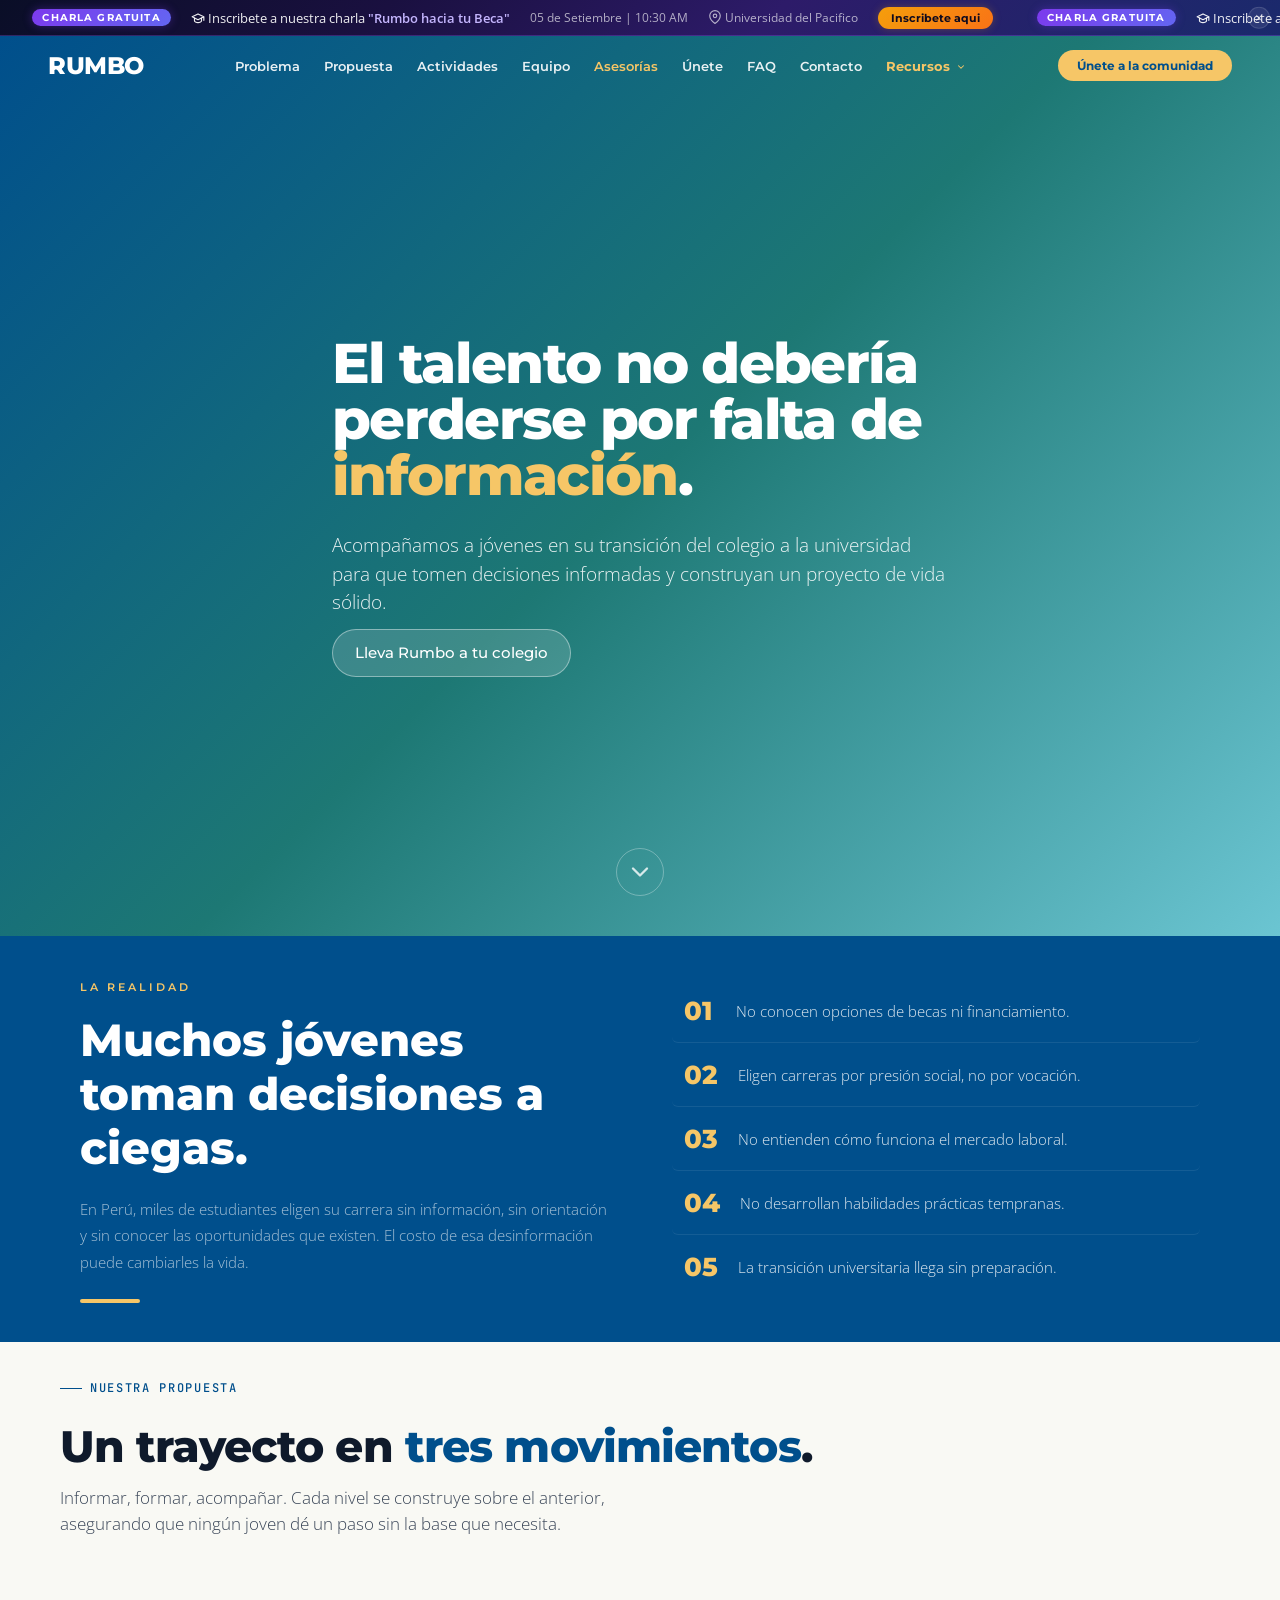
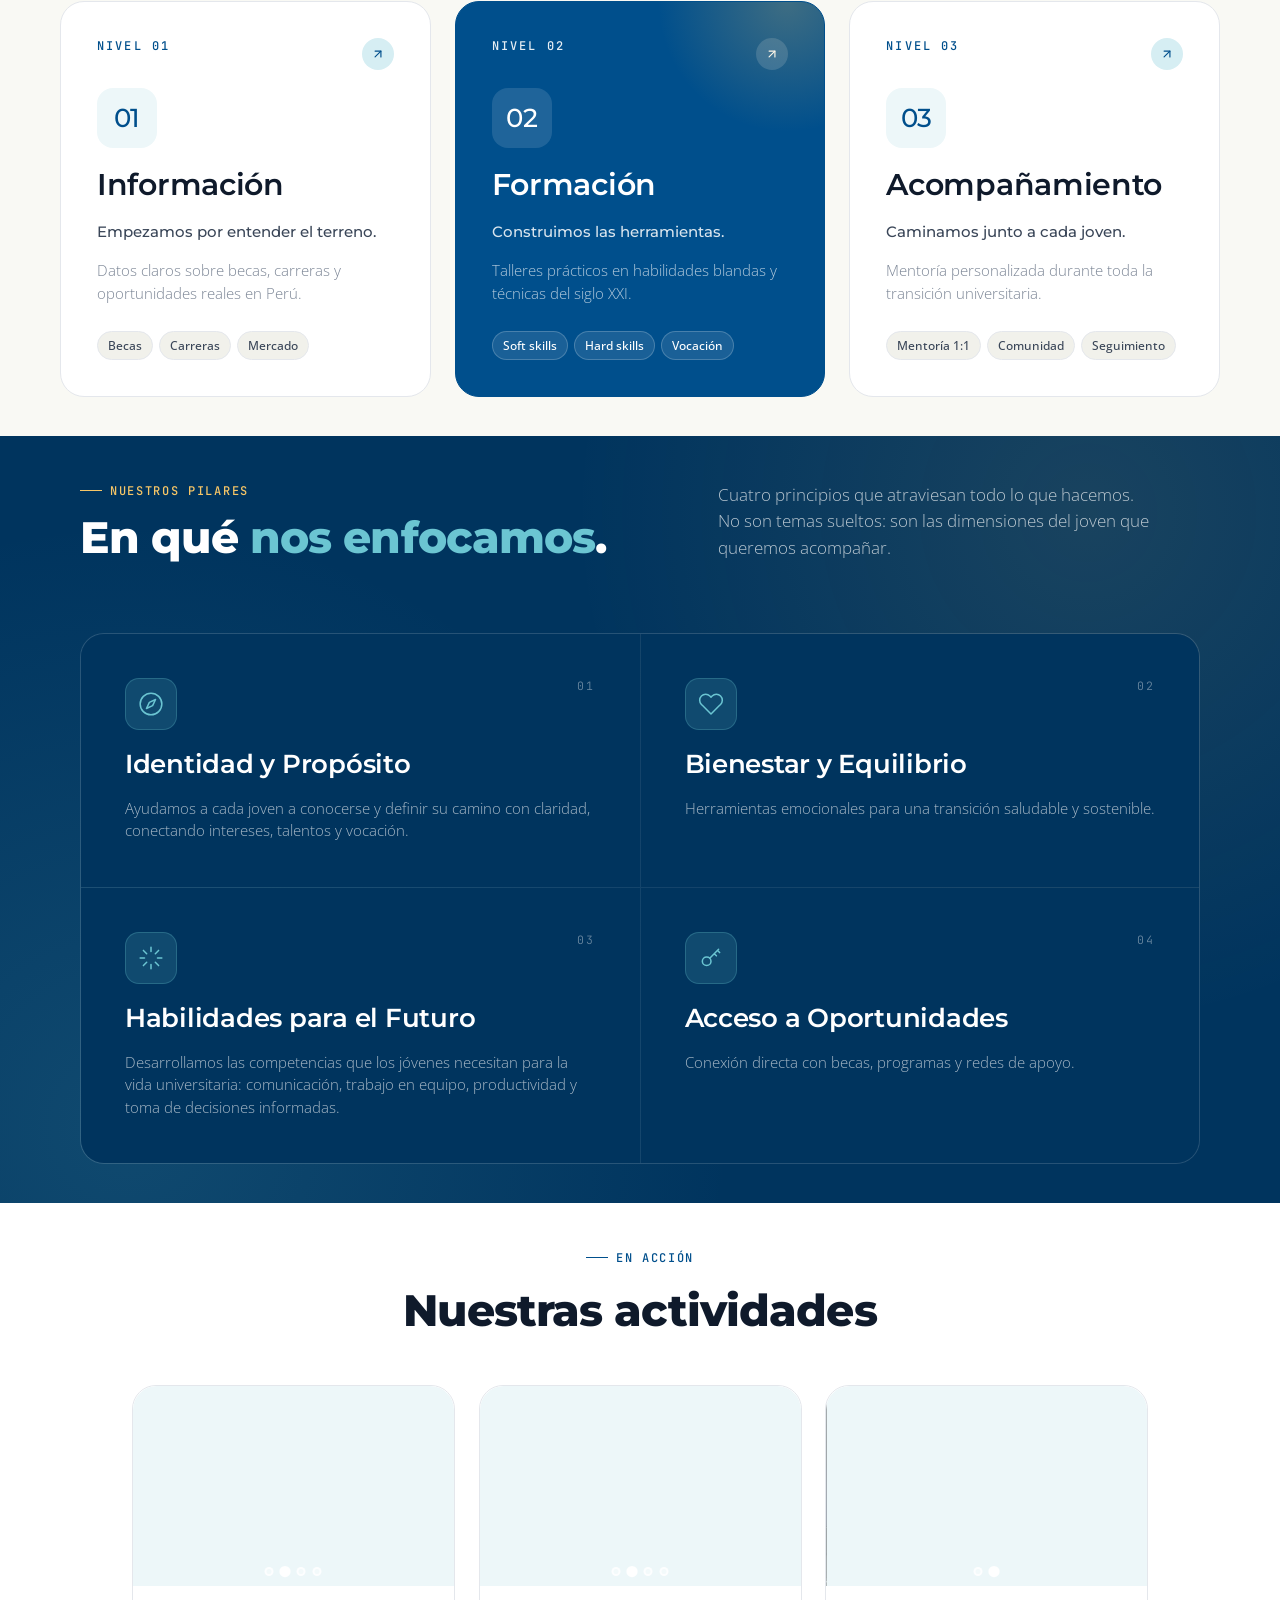
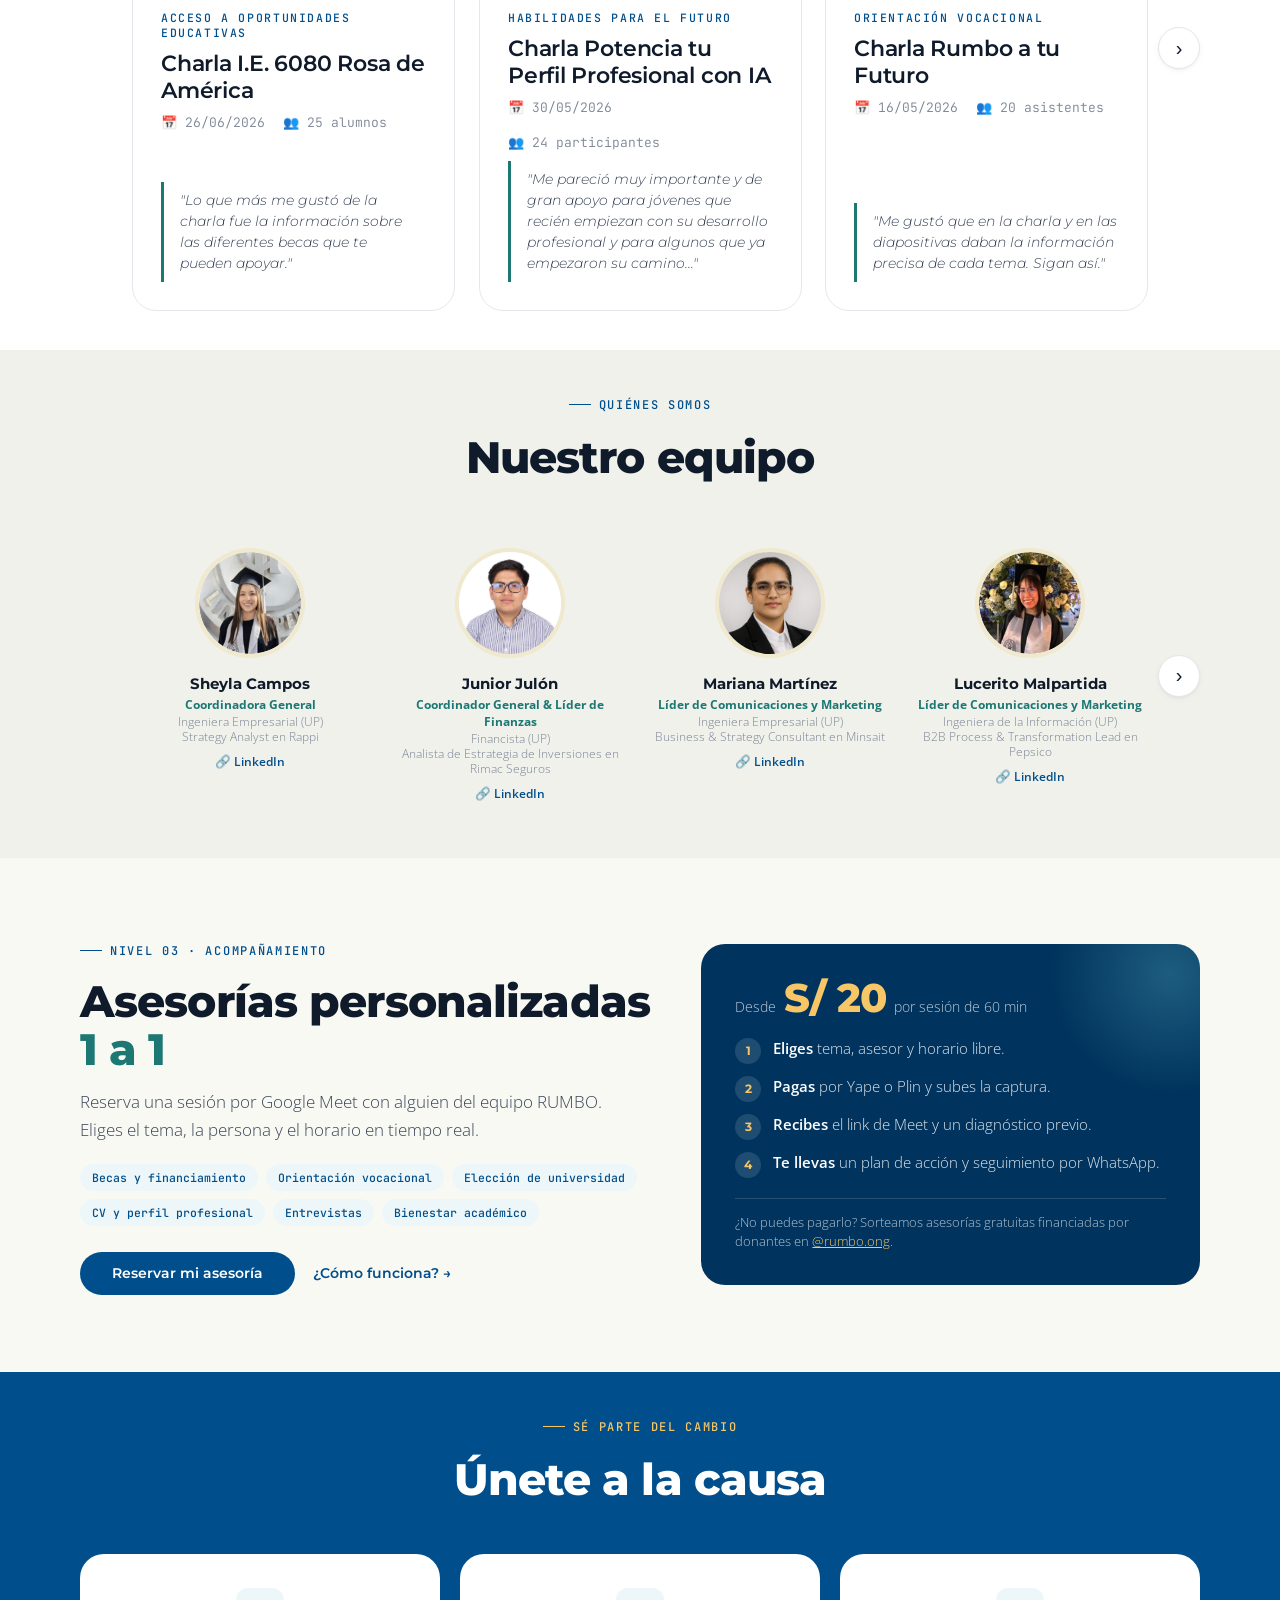
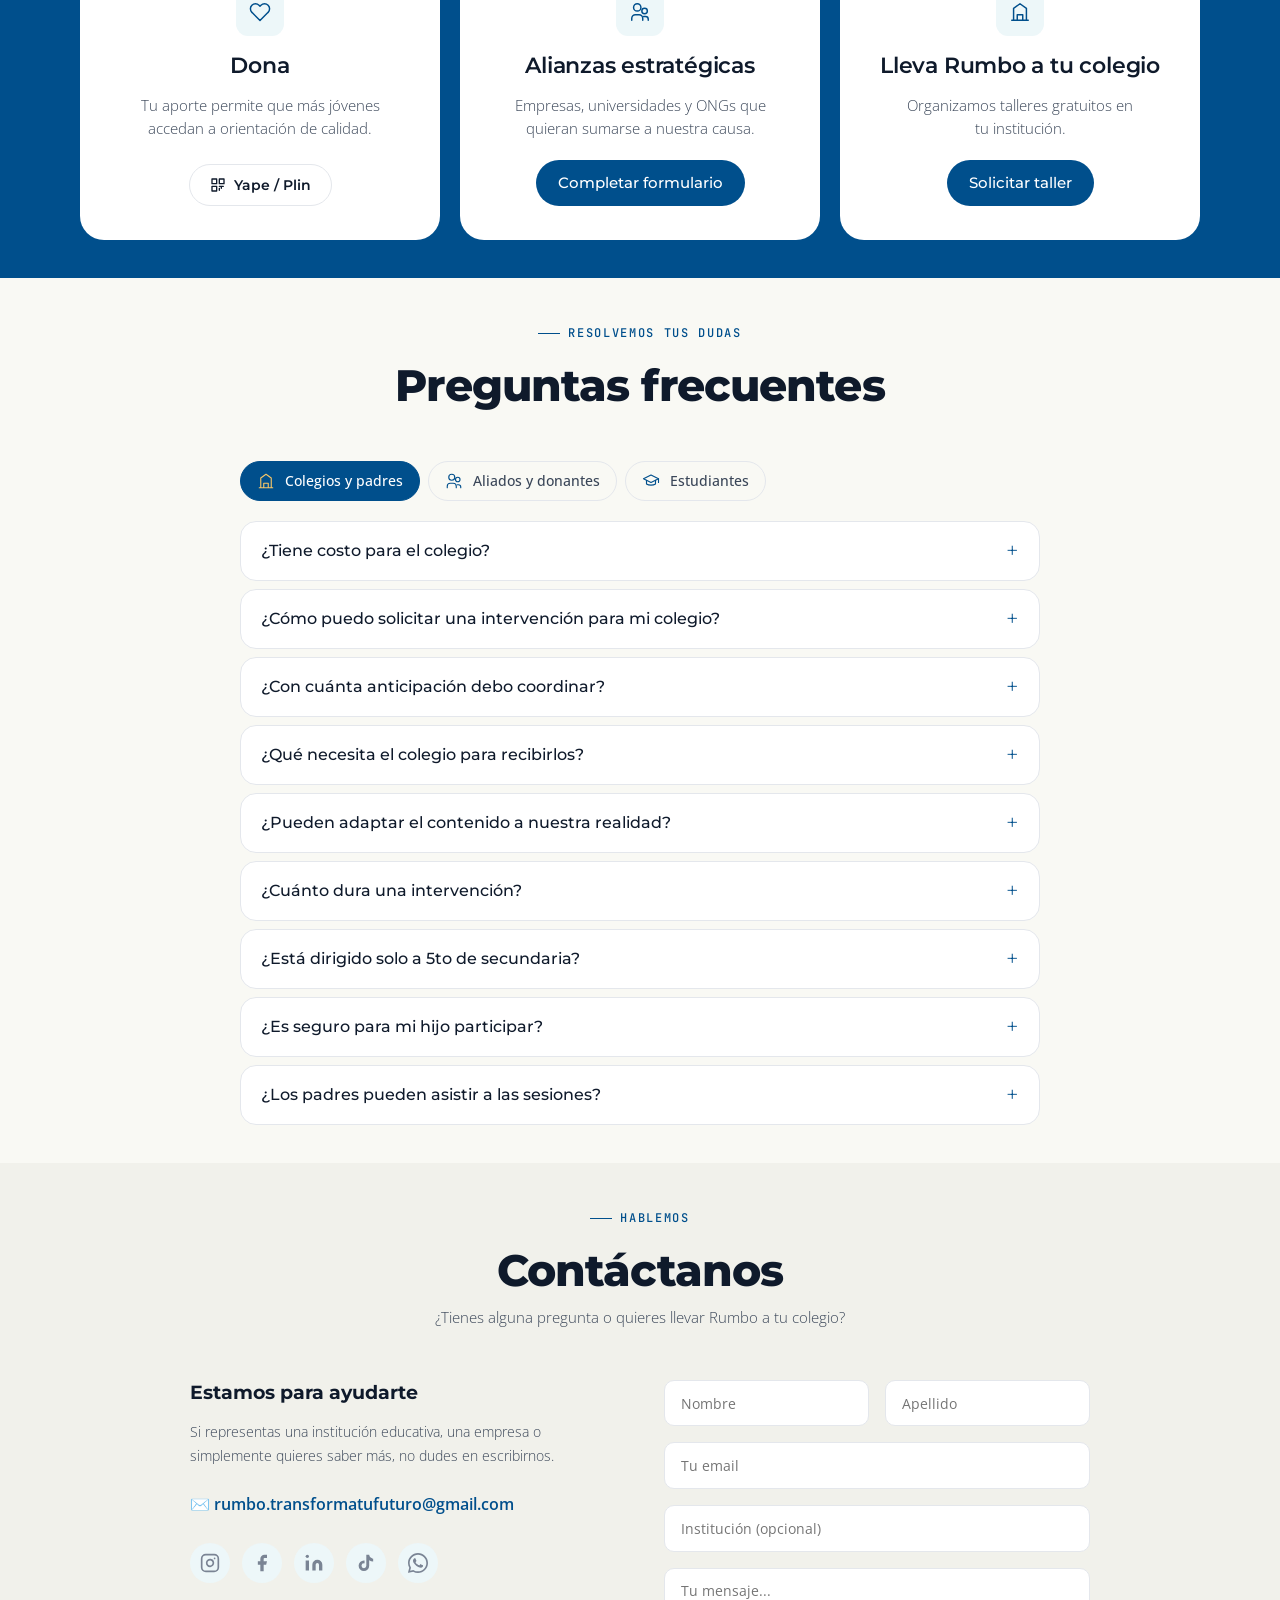
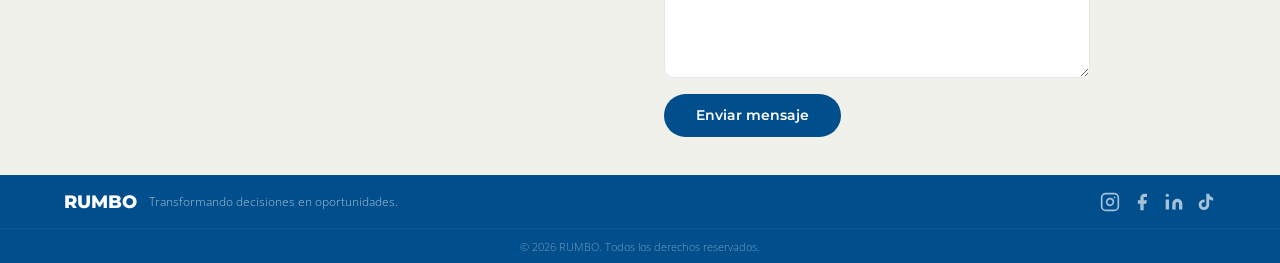
==== commit 1f48a49d: "Asesorías personalizadas: sistema de reservas completo - asesorias.html: reserva en tiempo real (tem" ====
--- a/index.html
+++ b/index.html
@@ -14,7 +14,7 @@
   <link rel="preconnect" href="https://fonts.googleapis.com">
   <link rel="preconnect" href="https://fonts.gstatic.com" crossorigin>
   <link href="https://fonts.googleapis.com/css2?family=Montserrat:wght@400;500;600;700;800&family=Open+Sans:wght@300;400;500;600&family=JetBrains+Mono:wght@400;500&display=swap" rel="stylesheet">
-  <link rel="stylesheet" href="css/styles.css?v=13">
+  <link rel="stylesheet" href="css/styles.css?v=14">
   <script>
     /* Bloquea el scroll mientras se muestra la pantalla de carga.
        El temporizador es una red de seguridad: si main.js fallara,
@@ -80,6 +80,7 @@
         <li><a href="#propuesta">Propuesta</a></li>
         <li><a href="#actividades">Actividades</a></li>
         <li><a href="#equipo">Equipo</a></li>
+        <li><a href="asesorias.html" class="nav-asesorias">Asesorías</a></li>
         <li><a href="#unete">Únete</a></li>
         <li><a href="#faq">FAQ</a></li>
         <li><a href="#contacto">Contacto</a></li>
@@ -128,6 +129,7 @@
       <a href="#propuesta">Propuesta</a>
       <a href="#actividades">Actividades</a>
       <a href="#equipo">Equipo</a>
+      <a href="asesorias.html">Asesorías personalizadas</a>
       <a href="#unete">Únete</a>
       <a href="#faq">FAQ</a>
       <a href="#contacto">Contacto</a>
@@ -567,6 +569,37 @@
     </div>
   </section>
 
+  <!-- ═══ Asesorías personalizadas (resumen; la reserva vive en asesorias.html) ═══ -->
+  <section id="asesorias" class="ase-section">
+    <div class="container">
+      <div class="ase-grid">
+        <div class="ase-texto fade-up">
+          <span class="eyebrow">Nivel 03 · Acompañamiento</span>
+          <h2 class="ase-title">Asesorías personalizadas <em>1 a 1</em></h2>
+          <p class="ase-lede">Reserva una sesión por Google Meet con alguien del equipo RUMBO. Eliges el tema, la persona y el horario en tiempo real.</p>
+          <ul class="ase-temas" aria-label="Temas de asesoría">
+            <li>Becas y financiamiento</li><li>Orientación vocacional</li><li>Elección de universidad</li>
+            <li>CV y perfil profesional</li><li>Entrevistas</li><li>Bienestar académico</li>
+          </ul>
+          <div class="ase-acciones">
+            <a href="asesorias.html" class="btn btn-primary">Reservar mi asesoría</a>
+            <a href="asesorias.html#como" class="ase-link">¿Cómo funciona? →</a>
+          </div>
+        </div>
+        <div class="ase-card fade-up">
+          <div class="ase-precio"><span>Desde</span><strong>S/ 20</strong><span>por sesión de 60 min</span></div>
+          <ol class="ase-pasos">
+            <li><span><b>Eliges</b> tema, asesor y horario libre.</span></li>
+            <li><span><b>Pagas</b> por Yape o Plin y subes la captura.</span></li>
+            <li><span><b>Recibes</b> el link de Meet y un diagnóstico previo.</span></li>
+            <li><span><b>Te llevas</b> un plan de acción y seguimiento por WhatsApp.</span></li>
+          </ol>
+          <p class="ase-nota">¿No puedes pagarlo? Sorteamos asesorías gratuitas financiadas por donantes en <a href="https://www.instagram.com/rumbo.ong/" target="_blank" rel="noopener noreferrer">@rumbo.ong</a>.</p>
+        </div>
+      </div>
+    </div>
+  </section>
+
   <section id="unete" class="unete-section">
     <div class="container">
       <header class="unete-head fade-up">
@@ -657,7 +690,7 @@
         <details class="faq-item"><summary>¿Atienden a alumnos de universidades públicas y privadas?</summary><div class="faq-item-body"><p>Sí. Nuestra orientación cubre públicas, privadas e institutos técnicos superiores.</p></div></details>
         <details class="faq-item"><summary>¿Cómo contactarlos si mi colegio no tiene convenio con RUMBO?</summary><div class="faq-item-body"><p>Escríbenos a <strong>rumbo.transformatufuturo@gmail.com</strong> o únete a nuestra comunidad de WhatsApp.</p></div></details>
         <details class="faq-item"><summary>¿Tienen redes sociales o comunidad donde pueda seguir aprendiendo?</summary><div class="faq-item-body"><p>Sí. Síguenos como <strong>@rumbo.ong</strong> en Instagram, TikTok, Facebook y LinkedIn. También tenemos comunidad de WhatsApp.</p></div></details>
-        <details class="faq-item"><summary>¿Brindan asesorías personalizadas?</summary><div class="faq-item-body"><p>Sí, como parte del Nivel 03 de acompañamiento. Consúltanos para saber cómo acceder.</p></div></details>
+        <details class="faq-item"><summary>¿Brindan asesorías personalizadas?</summary><div class="faq-item-body"><p>Sí, como parte del Nivel 03 de acompañamiento: sesiones 1 a 1 de 60 minutos por Google Meet sobre becas, orientación vocacional, elección de universidad, CV, entrevistas y bienestar. <a href="asesorias.html"><strong>Reserva tu horario aquí</strong></a>.</p></div></details>
       </div>
 
     </div>
@@ -825,7 +858,7 @@
     </div>
   </div>
 
-  <script src="js/main.js?v=13"></script>
+  <script src="js/main.js?v=14"></script>
 
 </body>
 </html>
--- a/css/styles.css
+++ b/css/styles.css
@@ -1388,3 +1388,28 @@
   .pop-cta:hover   { transform: none; }
   .pop-close:hover { transform: none; }
 }
+
+/* ========== Asesorías personalizadas (bloque de inicio) ========== */
+.nav-links a.nav-asesorias { color: var(--rumbo-amber); }
+.navbar.scrolled .nav-links a.nav-asesorias { color: var(--rumbo-coral); }
+.ase-section { background: var(--bg); padding: clamp(44px, 6vw, 84px) 0; }
+.ase-grid { display: grid; grid-template-columns: 1fr; gap: clamp(24px, 4vw, 48px); align-items: center; }
+@media (min-width: 900px) { .ase-grid { grid-template-columns: 1.15fr 1fr; } }
+.ase-title { font-family: var(--font-display); font-size: clamp(28px, 3.6vw, 44px); line-height: 1.1; letter-spacing: -0.02em; font-weight: 800; color: var(--ink); margin: 6px 0 14px; }
+.ase-title em { font-style: normal; color: var(--rumbo-coral); }
+.ase-lede { font-size: clamp(15px, 1.5vw, 17px); line-height: 1.65; color: var(--ink-soft); margin-bottom: 20px; max-width: 560px; }
+.ase-temas { list-style: none; display: flex; flex-wrap: wrap; gap: 8px; margin-bottom: 26px; }
+.ase-temas li { font-family: var(--font-mono); font-size: 11.5px; font-weight: 500; padding: 6px 12px; border-radius: 999px; background: var(--rumbo-sky-mist); color: var(--rumbo-navy); }
+.ase-acciones { display: flex; flex-wrap: wrap; align-items: center; gap: 18px; }
+.ase-link { font-family: var(--font-display); font-weight: 600; font-size: 0.88rem; color: var(--rumbo-navy); }
+.ase-link:hover { color: var(--rumbo-coral); }
+.ase-card { background: var(--rumbo-navy-deep); color: #fff; border-radius: var(--r-lg); padding: clamp(24px, 3vw, 34px); position: relative; overflow: hidden; }
+.ase-card::after { content: ''; position: absolute; right: -90px; top: -90px; width: 240px; height: 240px; border-radius: 50%; background: radial-gradient(circle, rgba(107,197,210,.28), transparent 70%); pointer-events: none; }
+.ase-precio { display: flex; align-items: baseline; flex-wrap: wrap; gap: 8px; margin-bottom: 20px; font-size: 13.5px; color: rgba(255,255,255,.75); }
+.ase-precio strong { font-family: var(--font-display); font-size: 40px; font-weight: 800; color: var(--rumbo-amber); letter-spacing: -0.02em; line-height: 1; }
+.ase-pasos { list-style: none; counter-reset: paso; display: flex; flex-direction: column; gap: 12px; margin-bottom: 20px; }
+.ase-pasos li { counter-increment: paso; display: flex; gap: 12px; align-items: flex-start; font-size: 14.5px; line-height: 1.5; color: rgba(255,255,255,.88); }
+.ase-pasos li::before { content: counter(paso); width: 26px; height: 26px; border-radius: 50%; background: rgba(255,255,255,.12); color: var(--rumbo-amber); font-family: var(--font-display); font-weight: 700; font-size: 12px; display: grid; place-items: center; flex-shrink: 0; }
+.ase-pasos b { color: #fff; font-weight: 600; }
+.ase-nota { font-size: 12.5px; line-height: 1.55; color: rgba(255,255,255,.7); border-top: 1px solid rgba(255,255,255,.14); padding-top: 14px; }
+.ase-nota a { color: var(--rumbo-amber); text-decoration: underline; }
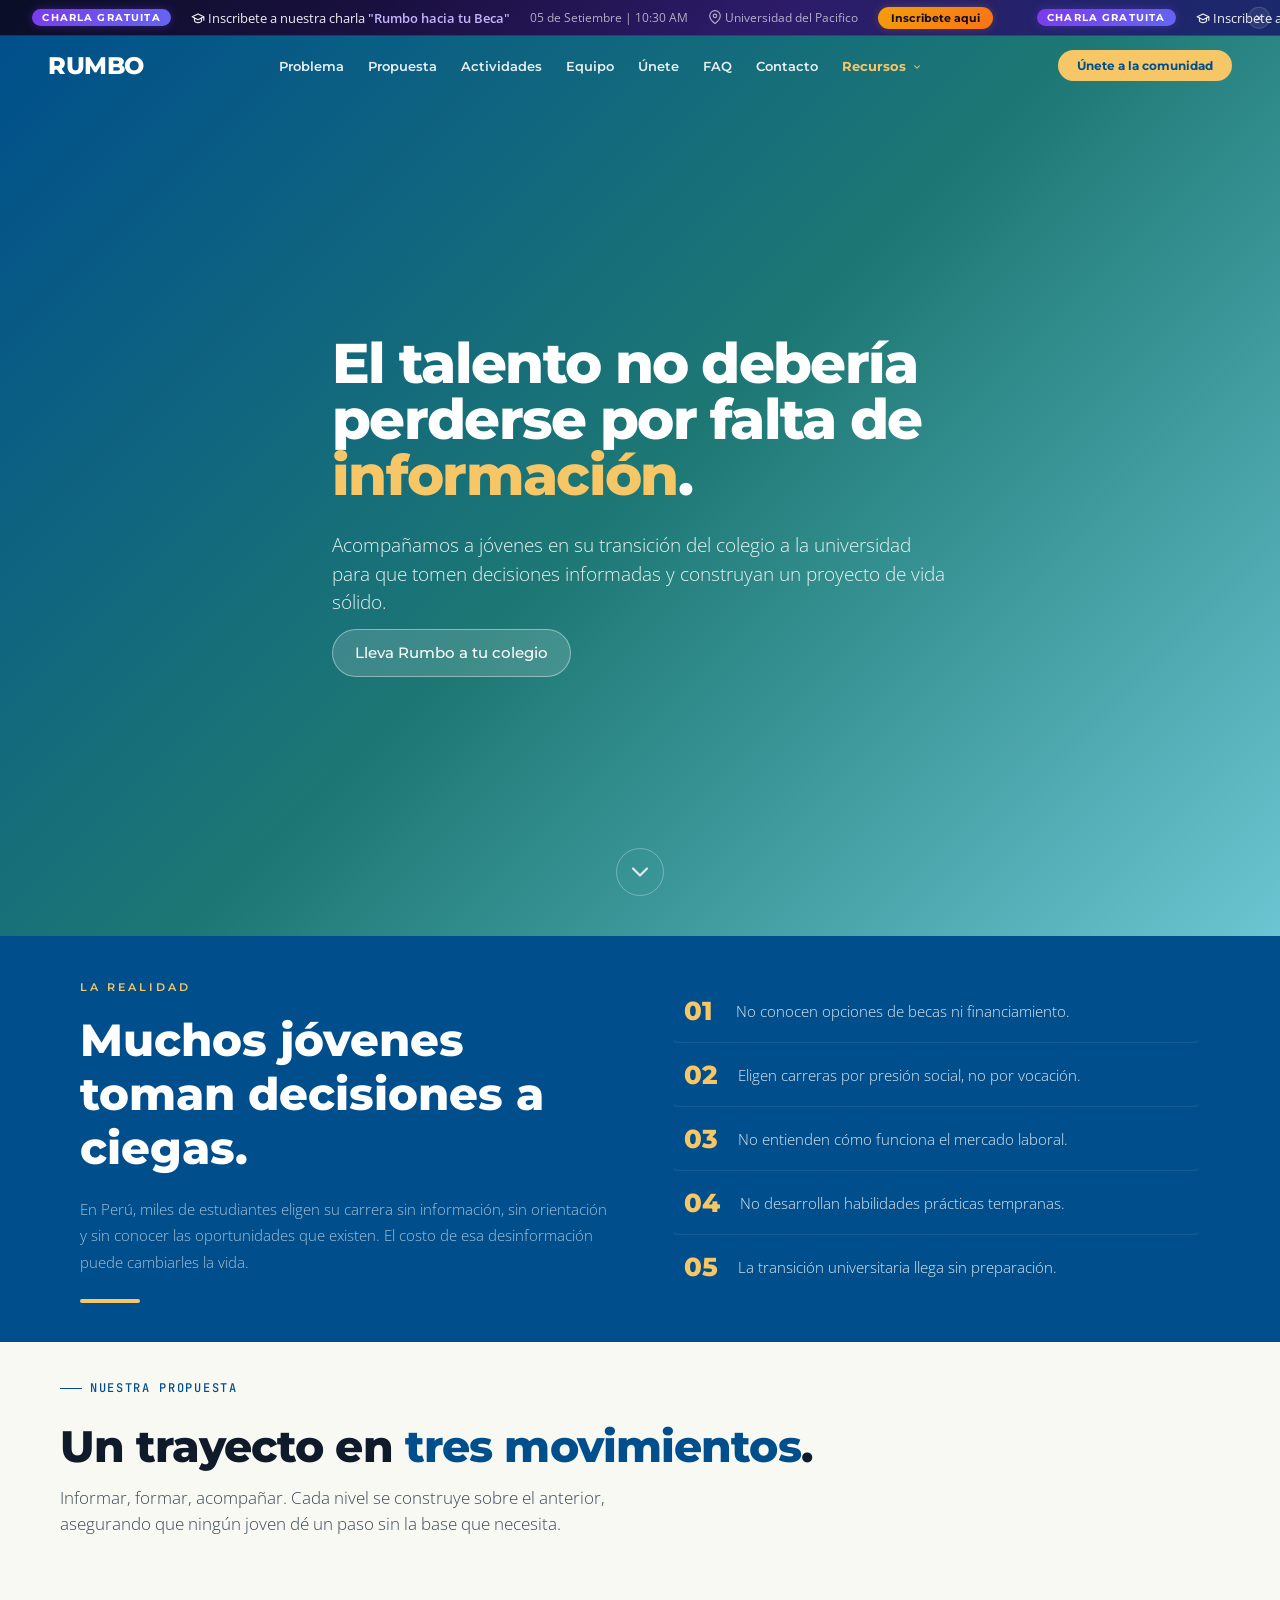
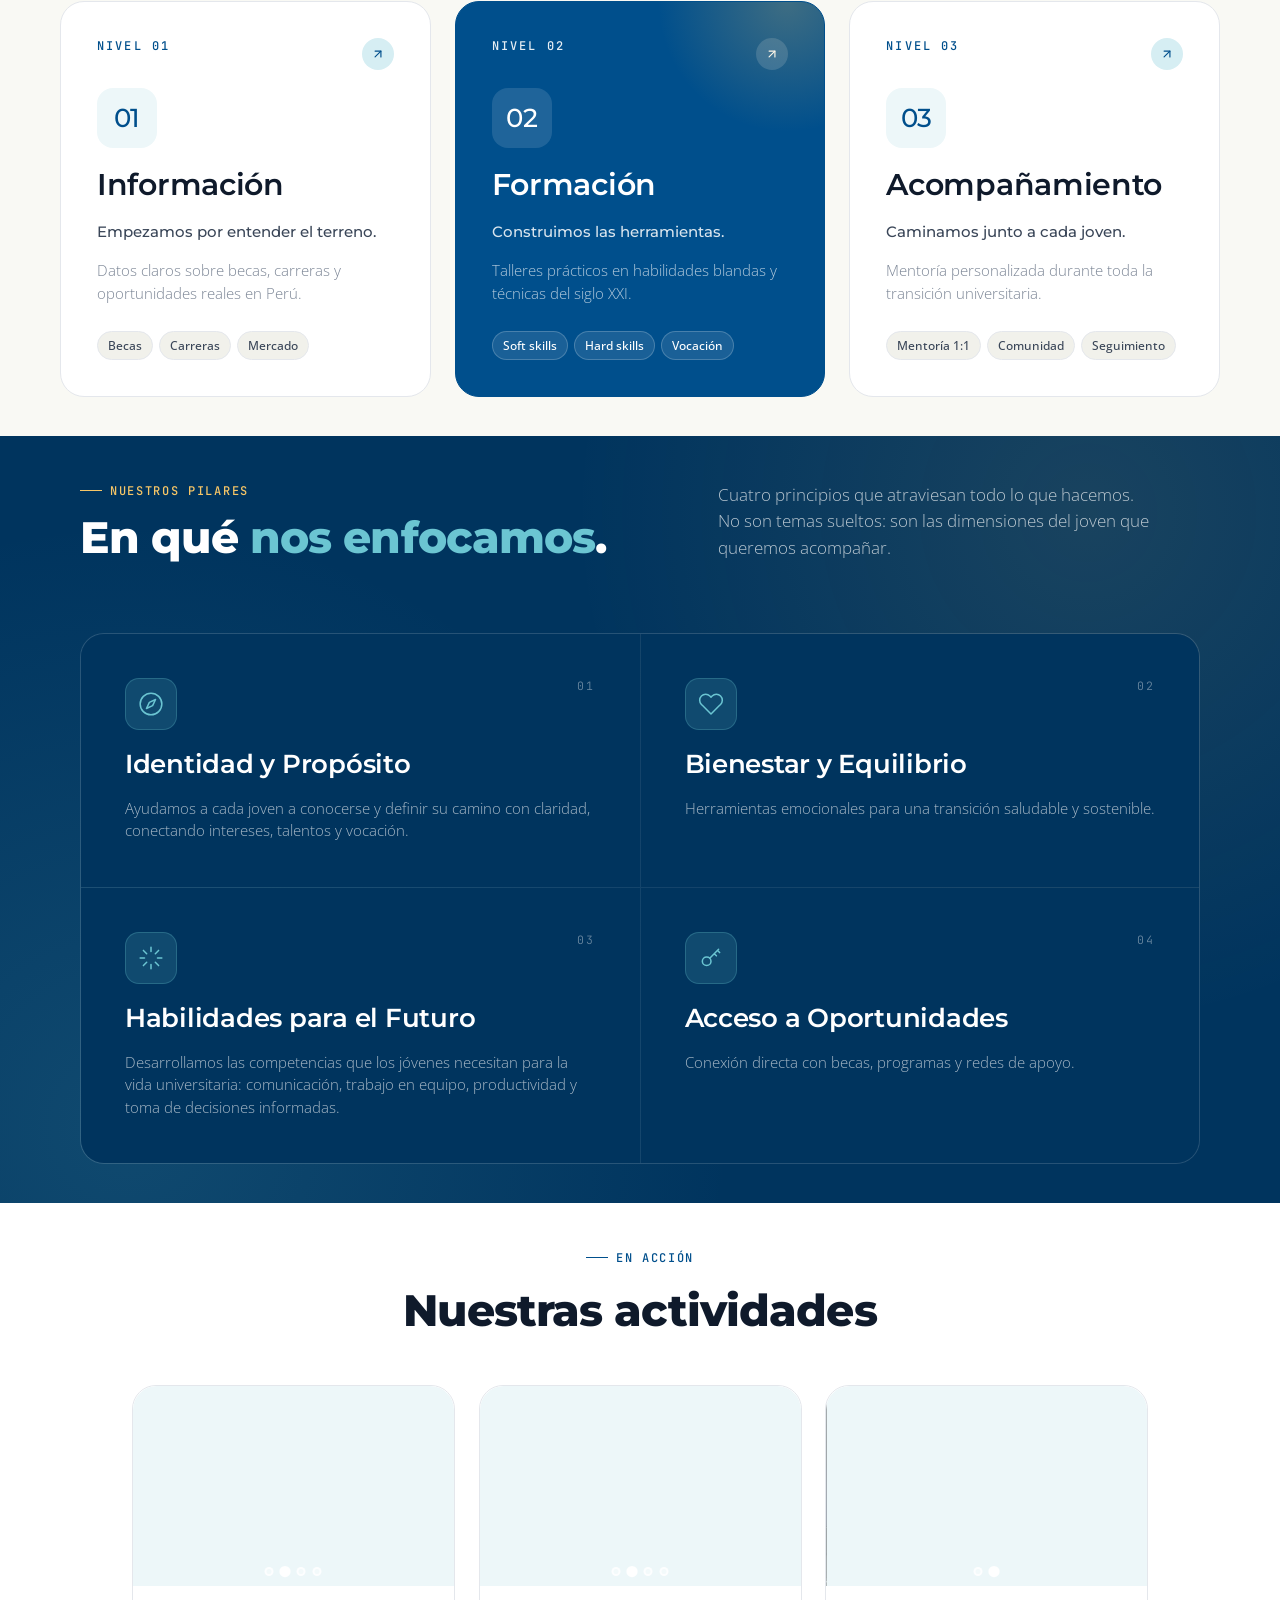
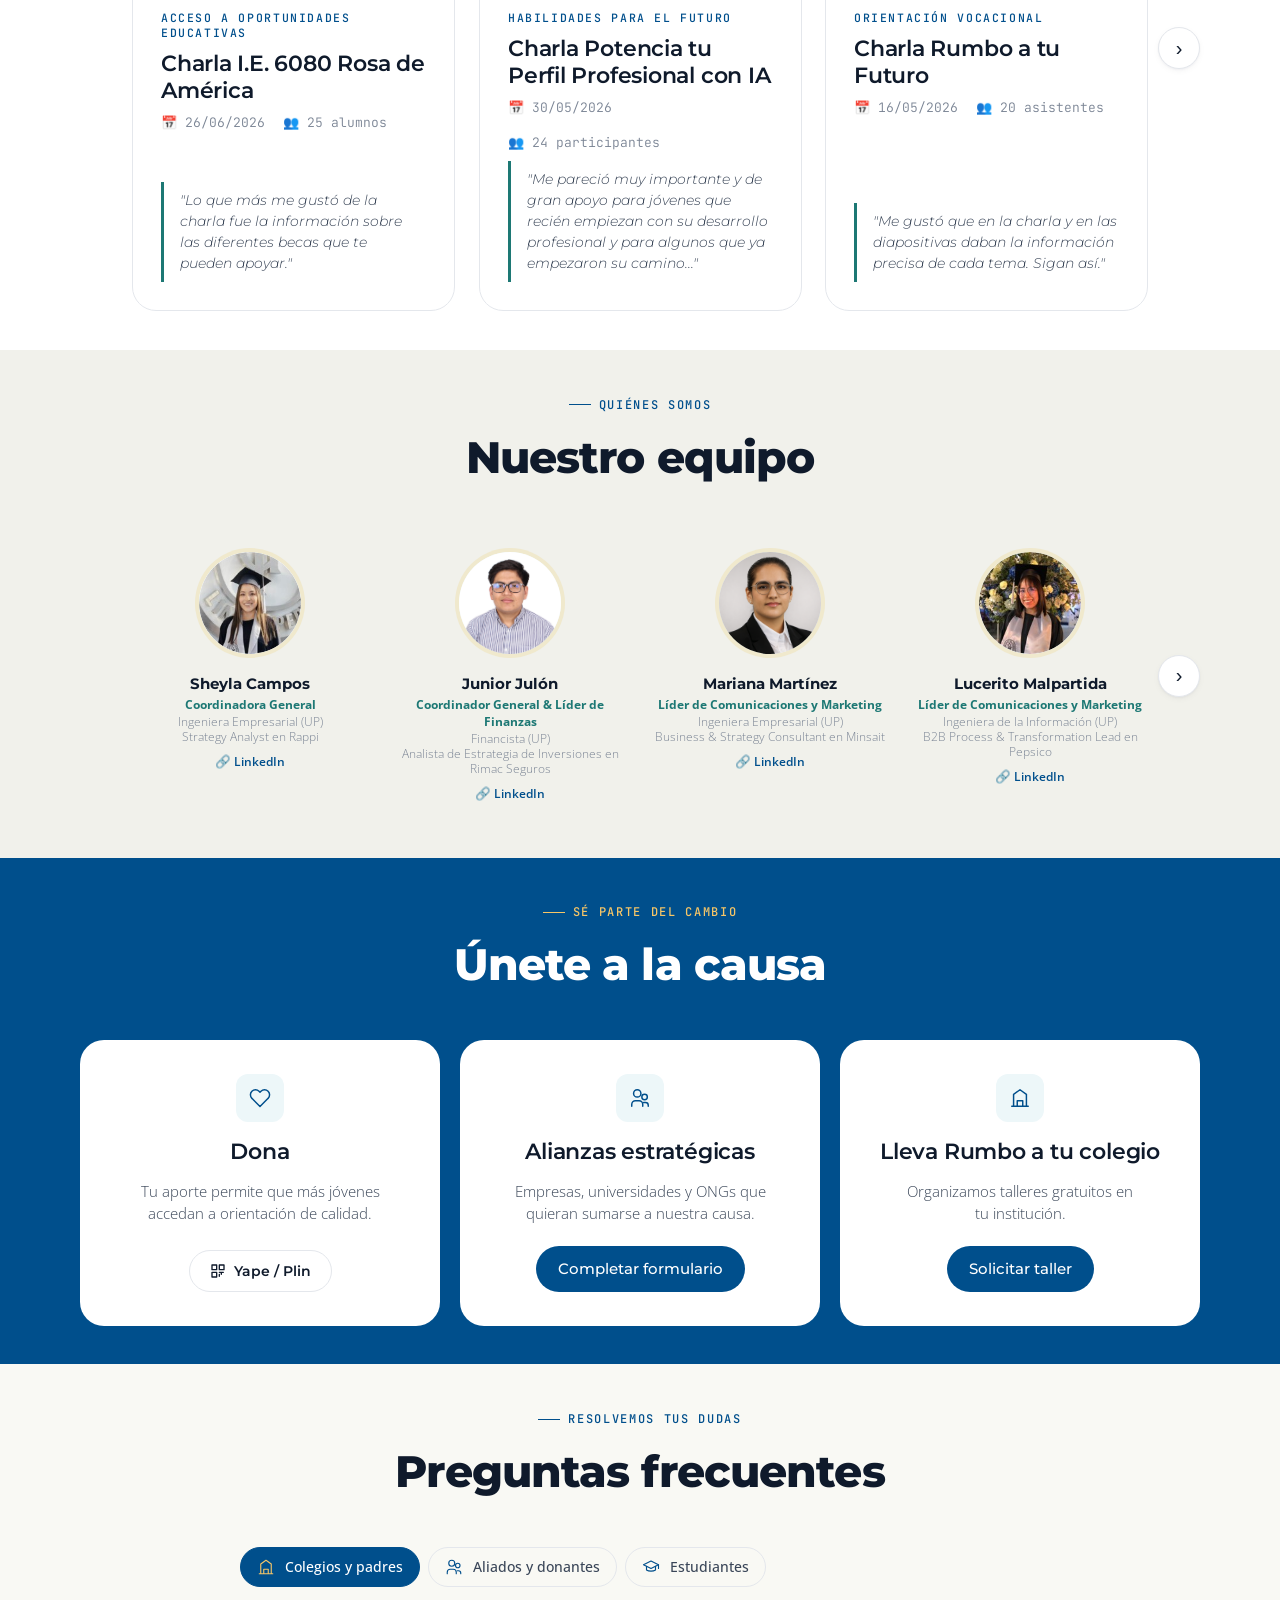
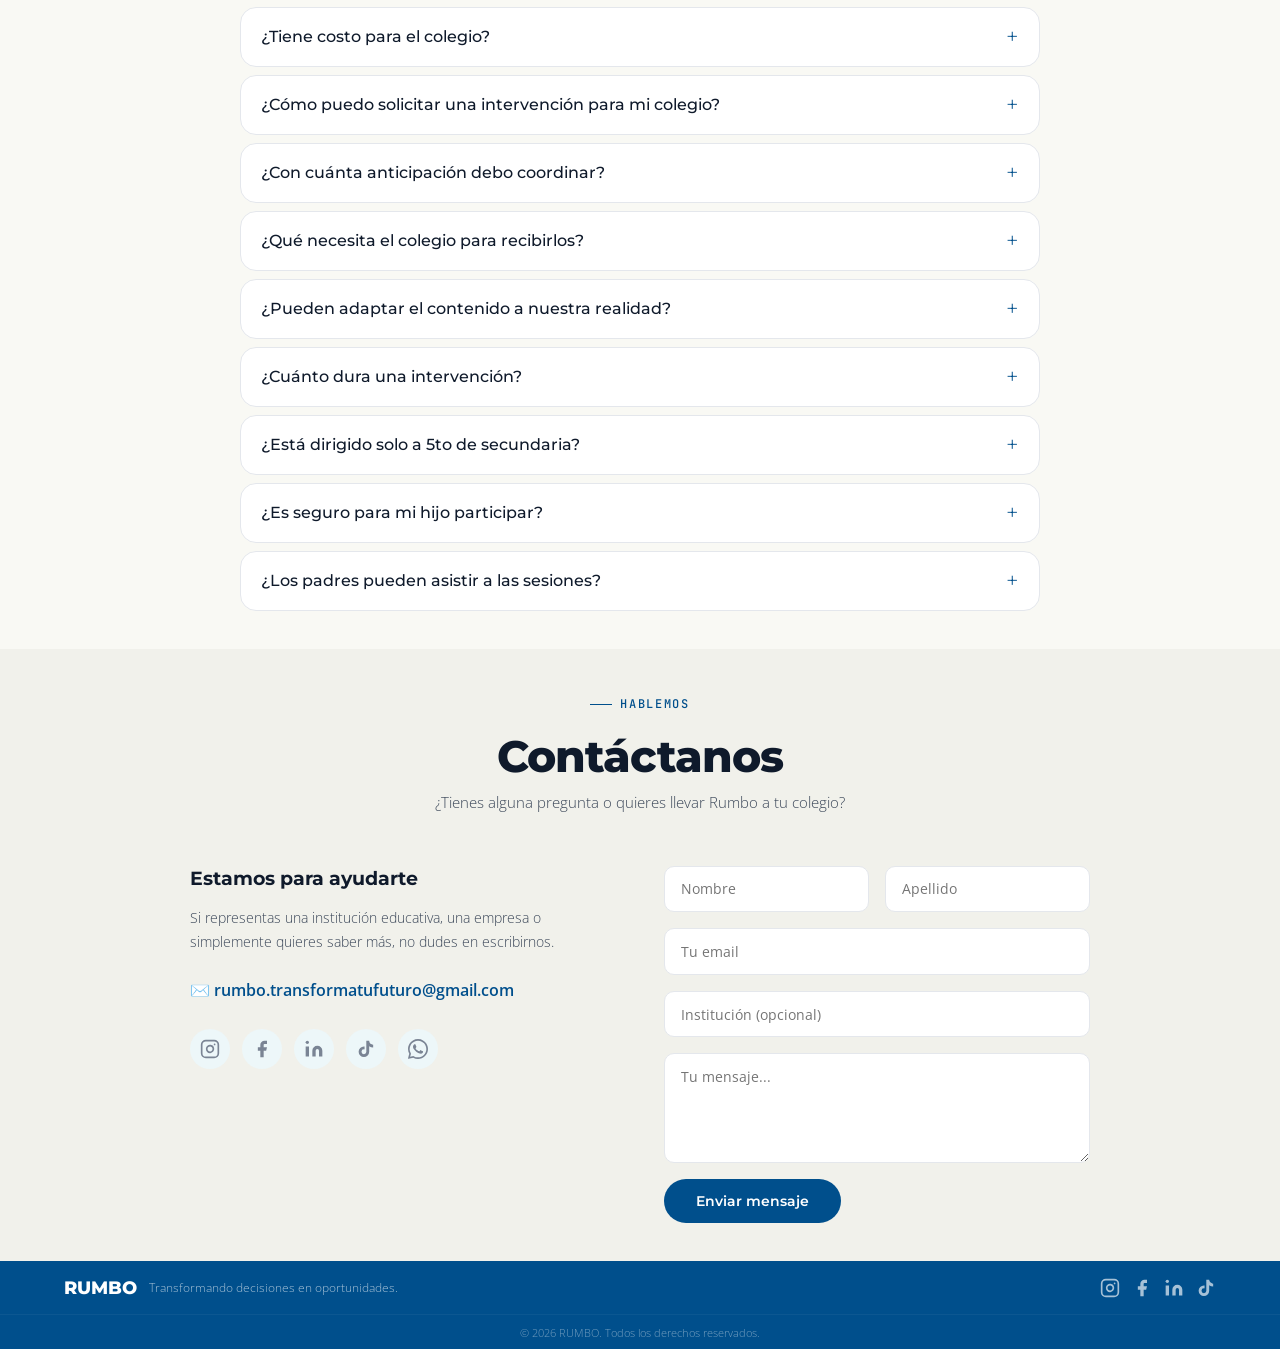
==== commit a1cb0913: "Merge branch 'main' of https://github.com/juniorjulon/rumboong" ====
--- a/index.html
+++ b/index.html
@@ -14,7 +14,7 @@
   <link rel="preconnect" href="https://fonts.googleapis.com">
   <link rel="preconnect" href="https://fonts.gstatic.com" crossorigin>
   <link href="https://fonts.googleapis.com/css2?family=Montserrat:wght@400;500;600;700;800&family=Open+Sans:wght@300;400;500;600&family=JetBrains+Mono:wght@400;500&display=swap" rel="stylesheet">
-  <link rel="stylesheet" href="css/styles.css?v=14">
+  <link rel="stylesheet" href="css/styles.css?v=13">
   <script>
     /* Bloquea el scroll mientras se muestra la pantalla de carga.
        El temporizador es una red de seguridad: si main.js fallara,
@@ -80,7 +80,6 @@
         <li><a href="#propuesta">Propuesta</a></li>
         <li><a href="#actividades">Actividades</a></li>
         <li><a href="#equipo">Equipo</a></li>
-        <li><a href="asesorias.html" class="nav-asesorias">Asesorías</a></li>
         <li><a href="#unete">Únete</a></li>
         <li><a href="#faq">FAQ</a></li>
         <li><a href="#contacto">Contacto</a></li>
@@ -129,7 +128,6 @@
       <a href="#propuesta">Propuesta</a>
       <a href="#actividades">Actividades</a>
       <a href="#equipo">Equipo</a>
-      <a href="asesorias.html">Asesorías personalizadas</a>
       <a href="#unete">Únete</a>
       <a href="#faq">FAQ</a>
       <a href="#contacto">Contacto</a>
@@ -569,37 +567,6 @@
     </div>
   </section>
 
-  <!-- ═══ Asesorías personalizadas (resumen; la reserva vive en asesorias.html) ═══ -->
-  <section id="asesorias" class="ase-section">
-    <div class="container">
-      <div class="ase-grid">
-        <div class="ase-texto fade-up">
-          <span class="eyebrow">Nivel 03 · Acompañamiento</span>
-          <h2 class="ase-title">Asesorías personalizadas <em>1 a 1</em></h2>
-          <p class="ase-lede">Reserva una sesión por Google Meet con alguien del equipo RUMBO. Eliges el tema, la persona y el horario en tiempo real.</p>
-          <ul class="ase-temas" aria-label="Temas de asesoría">
-            <li>Becas y financiamiento</li><li>Orientación vocacional</li><li>Elección de universidad</li>
-            <li>CV y perfil profesional</li><li>Entrevistas</li><li>Bienestar académico</li>
-          </ul>
-          <div class="ase-acciones">
-            <a href="asesorias.html" class="btn btn-primary">Reservar mi asesoría</a>
-            <a href="asesorias.html#como" class="ase-link">¿Cómo funciona? →</a>
-          </div>
-        </div>
-        <div class="ase-card fade-up">
-          <div class="ase-precio"><span>Desde</span><strong>S/ 20</strong><span>por sesión de 60 min</span></div>
-          <ol class="ase-pasos">
-            <li><span><b>Eliges</b> tema, asesor y horario libre.</span></li>
-            <li><span><b>Pagas</b> por Yape o Plin y subes la captura.</span></li>
-            <li><span><b>Recibes</b> el link de Meet y un diagnóstico previo.</span></li>
-            <li><span><b>Te llevas</b> un plan de acción y seguimiento por WhatsApp.</span></li>
-          </ol>
-          <p class="ase-nota">¿No puedes pagarlo? Sorteamos asesorías gratuitas financiadas por donantes en <a href="https://www.instagram.com/rumbo.ong/" target="_blank" rel="noopener noreferrer">@rumbo.ong</a>.</p>
-        </div>
-      </div>
-    </div>
-  </section>
-
   <section id="unete" class="unete-section">
     <div class="container">
       <header class="unete-head fade-up">
@@ -690,7 +657,7 @@
         <details class="faq-item"><summary>¿Atienden a alumnos de universidades públicas y privadas?</summary><div class="faq-item-body"><p>Sí. Nuestra orientación cubre públicas, privadas e institutos técnicos superiores.</p></div></details>
         <details class="faq-item"><summary>¿Cómo contactarlos si mi colegio no tiene convenio con RUMBO?</summary><div class="faq-item-body"><p>Escríbenos a <strong>rumbo.transformatufuturo@gmail.com</strong> o únete a nuestra comunidad de WhatsApp.</p></div></details>
         <details class="faq-item"><summary>¿Tienen redes sociales o comunidad donde pueda seguir aprendiendo?</summary><div class="faq-item-body"><p>Sí. Síguenos como <strong>@rumbo.ong</strong> en Instagram, TikTok, Facebook y LinkedIn. También tenemos comunidad de WhatsApp.</p></div></details>
-        <details class="faq-item"><summary>¿Brindan asesorías personalizadas?</summary><div class="faq-item-body"><p>Sí, como parte del Nivel 03 de acompañamiento: sesiones 1 a 1 de 60 minutos por Google Meet sobre becas, orientación vocacional, elección de universidad, CV, entrevistas y bienestar. <a href="asesorias.html"><strong>Reserva tu horario aquí</strong></a>.</p></div></details>
+        <details class="faq-item"><summary>¿Brindan asesorías personalizadas?</summary><div class="faq-item-body"><p>Sí, como parte del Nivel 03 de acompañamiento. Consúltanos para saber cómo acceder.</p></div></details>
       </div>
 
     </div>
@@ -858,7 +825,7 @@
     </div>
   </div>
 
-  <script src="js/main.js?v=14"></script>
+  <script src="js/main.js?v=13"></script>
 
 </body>
 </html>
--- a/css/styles.css
+++ b/css/styles.css
@@ -1388,28 +1388,3 @@
   .pop-cta:hover   { transform: none; }
   .pop-close:hover { transform: none; }
 }
-
-/* ========== Asesorías personalizadas (bloque de inicio) ========== */
-.nav-links a.nav-asesorias { color: var(--rumbo-amber); }
-.navbar.scrolled .nav-links a.nav-asesorias { color: var(--rumbo-coral); }
-.ase-section { background: var(--bg); padding: clamp(44px, 6vw, 84px) 0; }
-.ase-grid { display: grid; grid-template-columns: 1fr; gap: clamp(24px, 4vw, 48px); align-items: center; }
-@media (min-width: 900px) { .ase-grid { grid-template-columns: 1.15fr 1fr; } }
-.ase-title { font-family: var(--font-display); font-size: clamp(28px, 3.6vw, 44px); line-height: 1.1; letter-spacing: -0.02em; font-weight: 800; color: var(--ink); margin: 6px 0 14px; }
-.ase-title em { font-style: normal; color: var(--rumbo-coral); }
-.ase-lede { font-size: clamp(15px, 1.5vw, 17px); line-height: 1.65; color: var(--ink-soft); margin-bottom: 20px; max-width: 560px; }
-.ase-temas { list-style: none; display: flex; flex-wrap: wrap; gap: 8px; margin-bottom: 26px; }
-.ase-temas li { font-family: var(--font-mono); font-size: 11.5px; font-weight: 500; padding: 6px 12px; border-radius: 999px; background: var(--rumbo-sky-mist); color: var(--rumbo-navy); }
-.ase-acciones { display: flex; flex-wrap: wrap; align-items: center; gap: 18px; }
-.ase-link { font-family: var(--font-display); font-weight: 600; font-size: 0.88rem; color: var(--rumbo-navy); }
-.ase-link:hover { color: var(--rumbo-coral); }
-.ase-card { background: var(--rumbo-navy-deep); color: #fff; border-radius: var(--r-lg); padding: clamp(24px, 3vw, 34px); position: relative; overflow: hidden; }
-.ase-card::after { content: ''; position: absolute; right: -90px; top: -90px; width: 240px; height: 240px; border-radius: 50%; background: radial-gradient(circle, rgba(107,197,210,.28), transparent 70%); pointer-events: none; }
-.ase-precio { display: flex; align-items: baseline; flex-wrap: wrap; gap: 8px; margin-bottom: 20px; font-size: 13.5px; color: rgba(255,255,255,.75); }
-.ase-precio strong { font-family: var(--font-display); font-size: 40px; font-weight: 800; color: var(--rumbo-amber); letter-spacing: -0.02em; line-height: 1; }
-.ase-pasos { list-style: none; counter-reset: paso; display: flex; flex-direction: column; gap: 12px; margin-bottom: 20px; }
-.ase-pasos li { counter-increment: paso; display: flex; gap: 12px; align-items: flex-start; font-size: 14.5px; line-height: 1.5; color: rgba(255,255,255,.88); }
-.ase-pasos li::before { content: counter(paso); width: 26px; height: 26px; border-radius: 50%; background: rgba(255,255,255,.12); color: var(--rumbo-amber); font-family: var(--font-display); font-weight: 700; font-size: 12px; display: grid; place-items: center; flex-shrink: 0; }
-.ase-pasos b { color: #fff; font-weight: 600; }
-.ase-nota { font-size: 12.5px; line-height: 1.55; color: rgba(255,255,255,.7); border-top: 1px solid rgba(255,255,255,.14); padding-top: 14px; }
-.ase-nota a { color: var(--rumbo-amber); text-decoration: underline; }
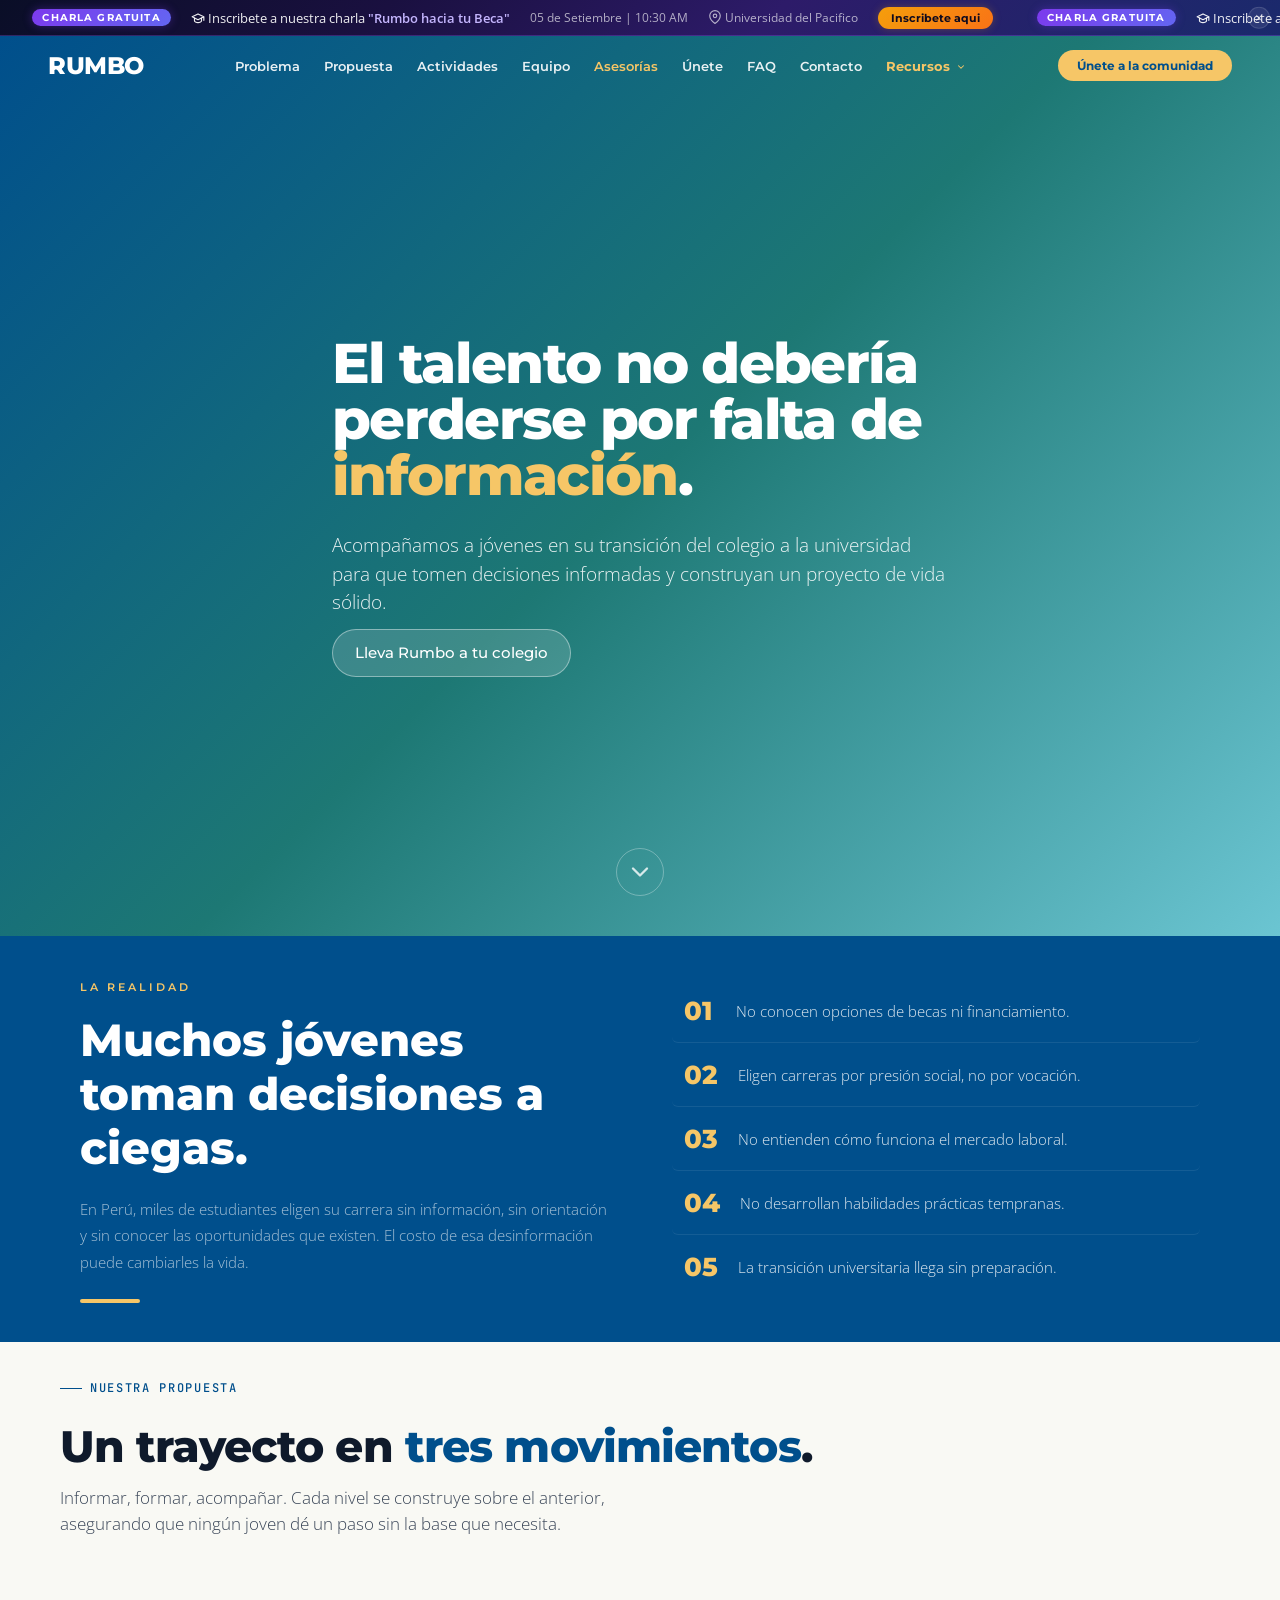
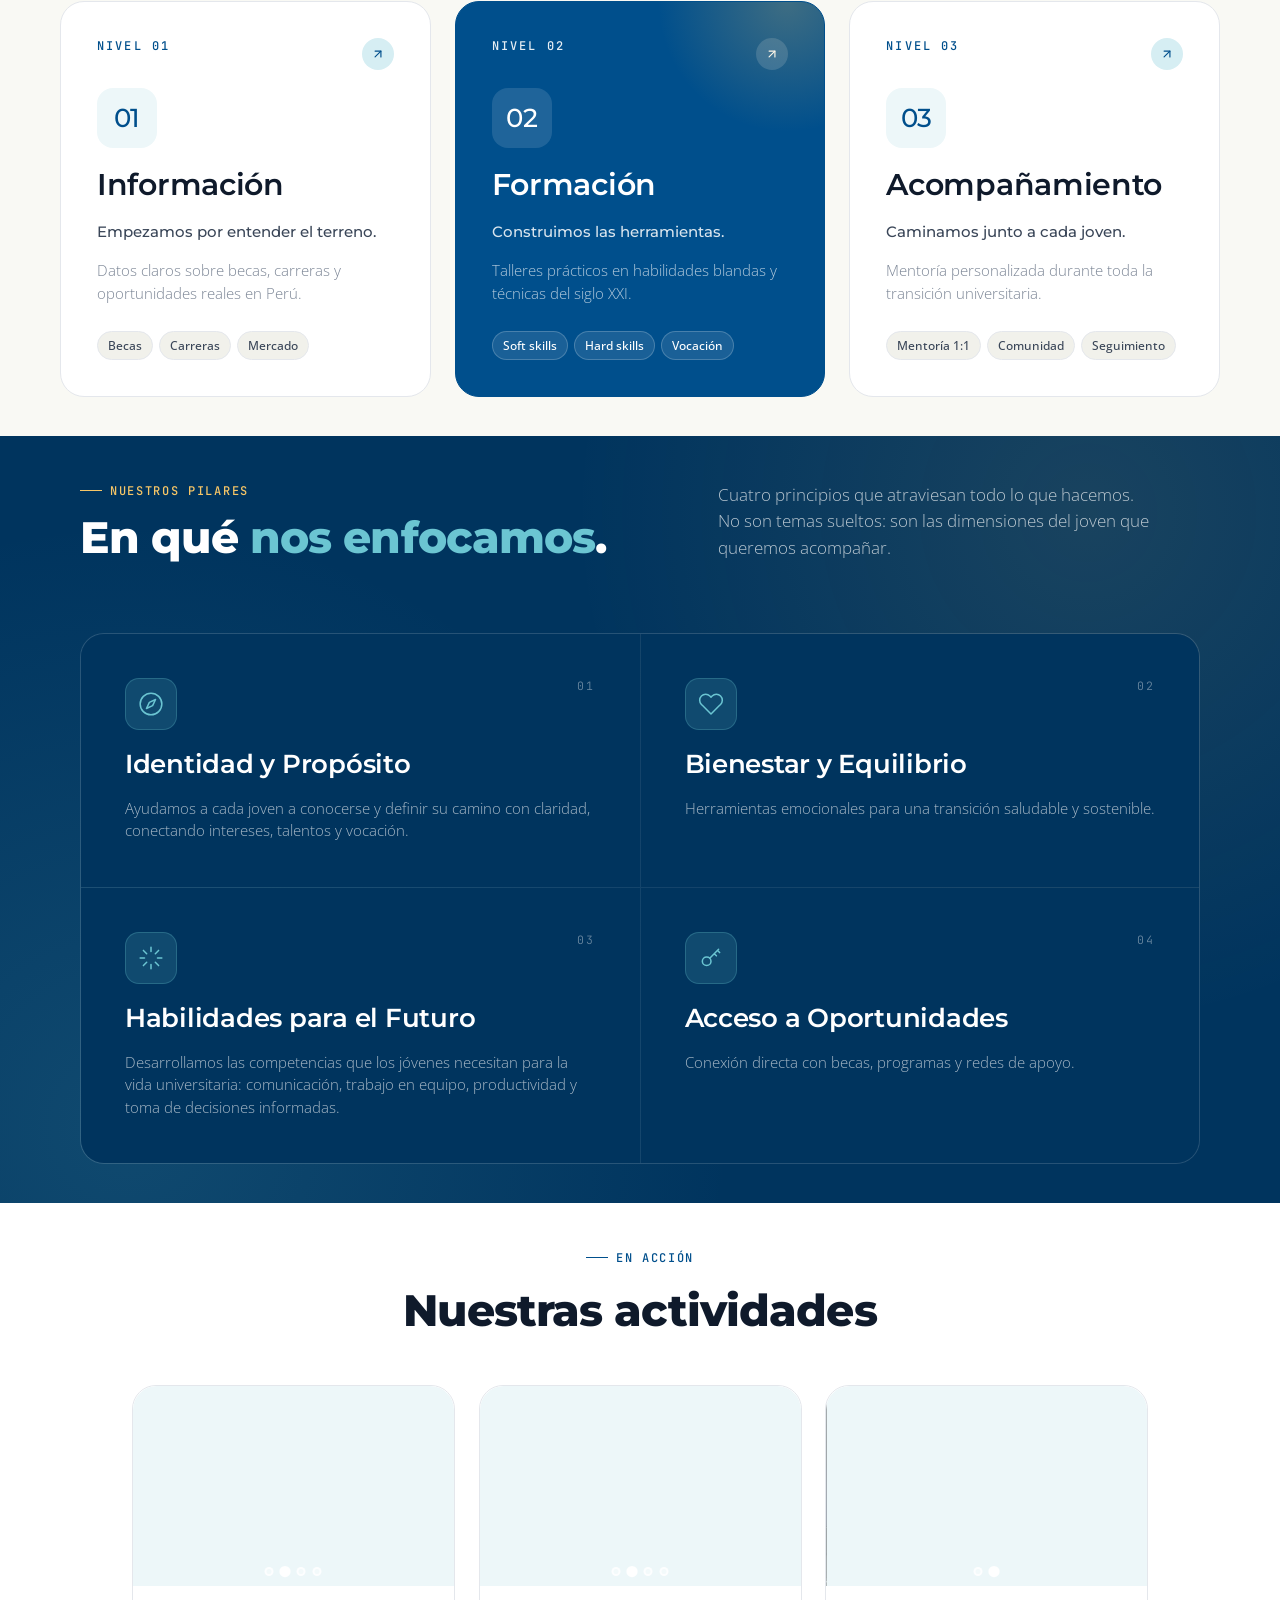
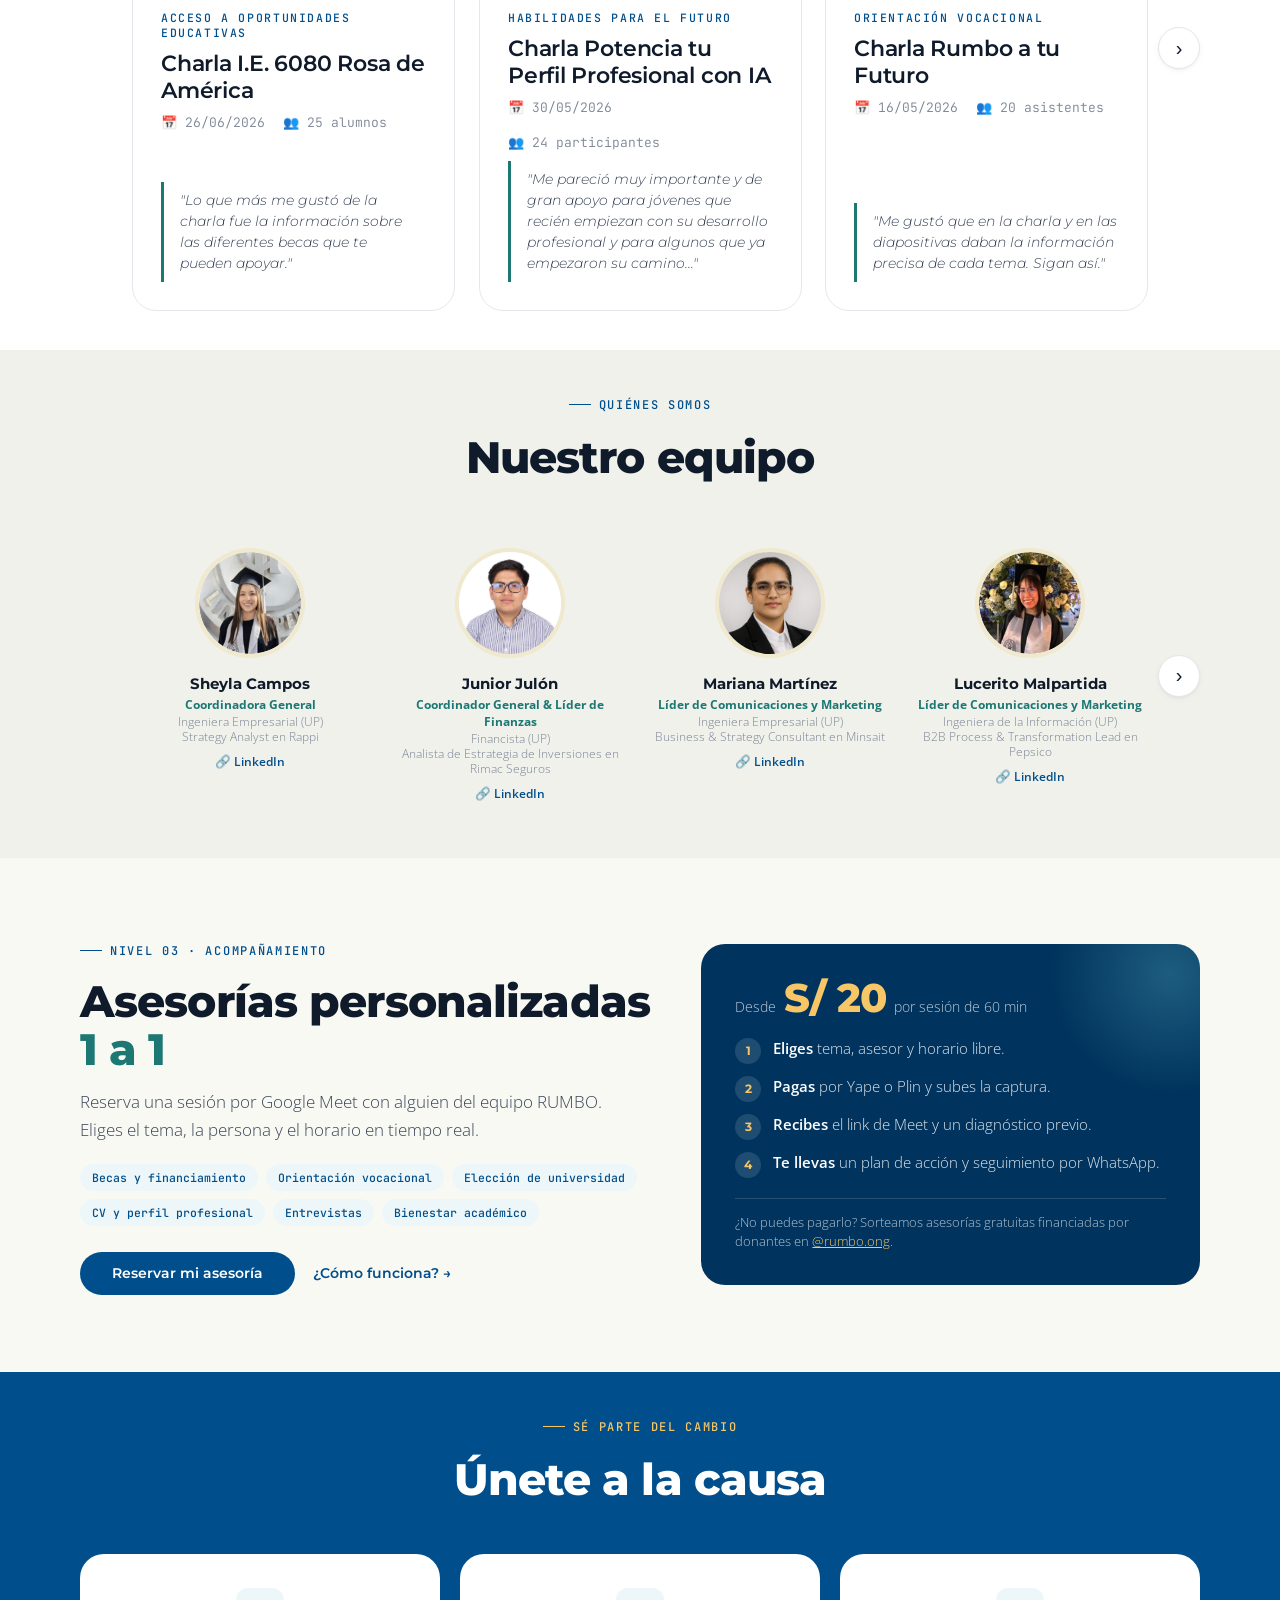
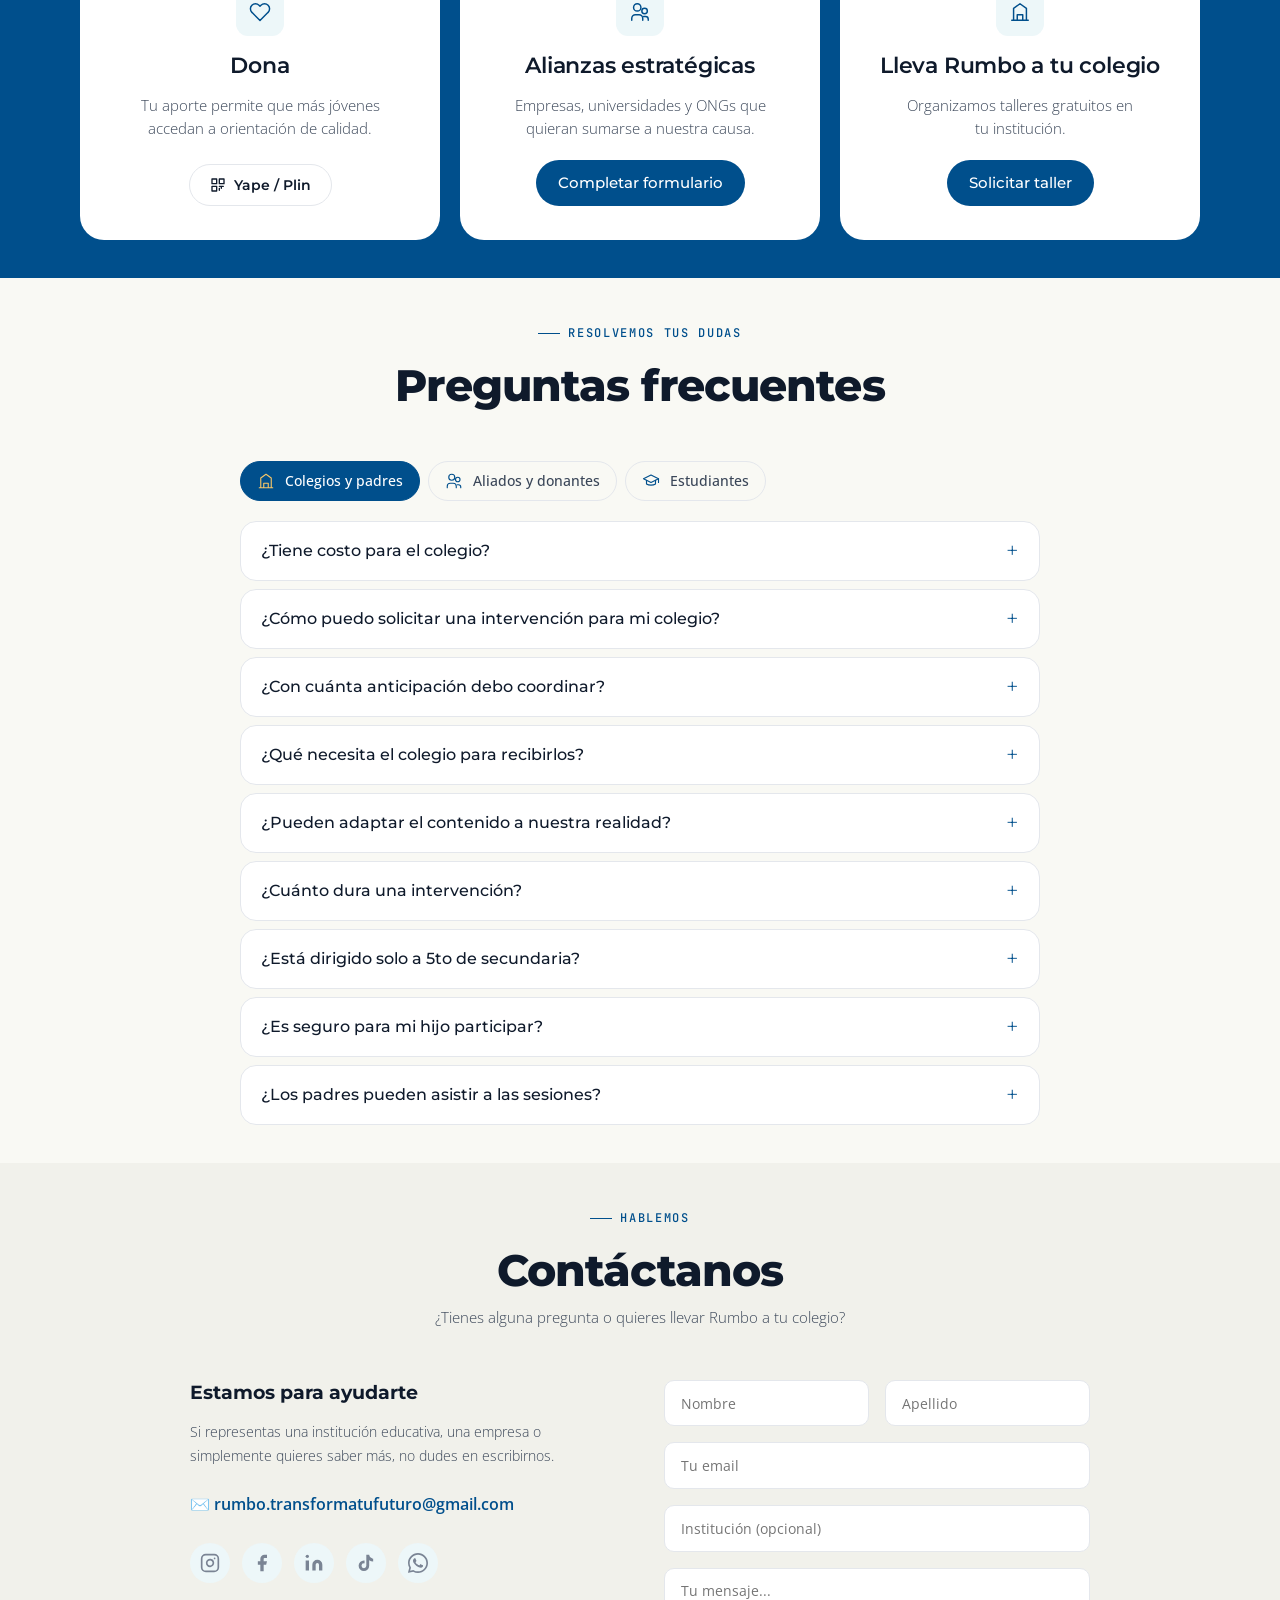
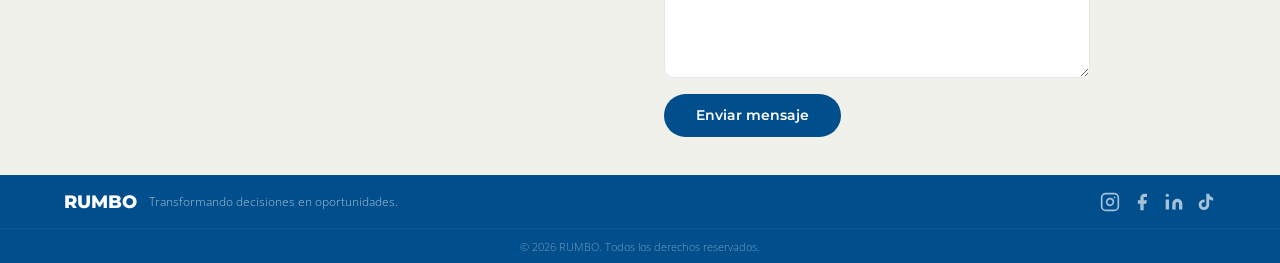
==== commit b29bc0db: "Merge pull request #1 from juniorjulon/asesorias-reservas Asesorías personalizadas: sistema de reser" ====
--- a/index.html
+++ b/index.html
@@ -14,7 +14,7 @@
   <link rel="preconnect" href="https://fonts.googleapis.com">
   <link rel="preconnect" href="https://fonts.gstatic.com" crossorigin>
   <link href="https://fonts.googleapis.com/css2?family=Montserrat:wght@400;500;600;700;800&family=Open+Sans:wght@300;400;500;600&family=JetBrains+Mono:wght@400;500&display=swap" rel="stylesheet">
-  <link rel="stylesheet" href="css/styles.css?v=13">
+  <link rel="stylesheet" href="css/styles.css?v=14">
   <script>
     /* Bloquea el scroll mientras se muestra la pantalla de carga.
        El temporizador es una red de seguridad: si main.js fallara,
@@ -80,6 +80,7 @@
         <li><a href="#propuesta">Propuesta</a></li>
         <li><a href="#actividades">Actividades</a></li>
         <li><a href="#equipo">Equipo</a></li>
+        <li><a href="asesorias.html" class="nav-asesorias">Asesorías</a></li>
         <li><a href="#unete">Únete</a></li>
         <li><a href="#faq">FAQ</a></li>
         <li><a href="#contacto">Contacto</a></li>
@@ -128,6 +129,7 @@
       <a href="#propuesta">Propuesta</a>
       <a href="#actividades">Actividades</a>
       <a href="#equipo">Equipo</a>
+      <a href="asesorias.html">Asesorías personalizadas</a>
       <a href="#unete">Únete</a>
       <a href="#faq">FAQ</a>
       <a href="#contacto">Contacto</a>
@@ -567,6 +569,37 @@
     </div>
   </section>
 
+  <!-- ═══ Asesorías personalizadas (resumen; la reserva vive en asesorias.html) ═══ -->
+  <section id="asesorias" class="ase-section">
+    <div class="container">
+      <div class="ase-grid">
+        <div class="ase-texto fade-up">
+          <span class="eyebrow">Nivel 03 · Acompañamiento</span>
+          <h2 class="ase-title">Asesorías personalizadas <em>1 a 1</em></h2>
+          <p class="ase-lede">Reserva una sesión por Google Meet con alguien del equipo RUMBO. Eliges el tema, la persona y el horario en tiempo real.</p>
+          <ul class="ase-temas" aria-label="Temas de asesoría">
+            <li>Becas y financiamiento</li><li>Orientación vocacional</li><li>Elección de universidad</li>
+            <li>CV y perfil profesional</li><li>Entrevistas</li><li>Bienestar académico</li>
+          </ul>
+          <div class="ase-acciones">
+            <a href="asesorias.html" class="btn btn-primary">Reservar mi asesoría</a>
+            <a href="asesorias.html#como" class="ase-link">¿Cómo funciona? →</a>
+          </div>
+        </div>
+        <div class="ase-card fade-up">
+          <div class="ase-precio"><span>Desde</span><strong>S/ 20</strong><span>por sesión de 60 min</span></div>
+          <ol class="ase-pasos">
+            <li><span><b>Eliges</b> tema, asesor y horario libre.</span></li>
+            <li><span><b>Pagas</b> por Yape o Plin y subes la captura.</span></li>
+            <li><span><b>Recibes</b> el link de Meet y un diagnóstico previo.</span></li>
+            <li><span><b>Te llevas</b> un plan de acción y seguimiento por WhatsApp.</span></li>
+          </ol>
+          <p class="ase-nota">¿No puedes pagarlo? Sorteamos asesorías gratuitas financiadas por donantes en <a href="https://www.instagram.com/rumbo.ong/" target="_blank" rel="noopener noreferrer">@rumbo.ong</a>.</p>
+        </div>
+      </div>
+    </div>
+  </section>
+
   <section id="unete" class="unete-section">
     <div class="container">
       <header class="unete-head fade-up">
@@ -657,7 +690,7 @@
         <details class="faq-item"><summary>¿Atienden a alumnos de universidades públicas y privadas?</summary><div class="faq-item-body"><p>Sí. Nuestra orientación cubre públicas, privadas e institutos técnicos superiores.</p></div></details>
         <details class="faq-item"><summary>¿Cómo contactarlos si mi colegio no tiene convenio con RUMBO?</summary><div class="faq-item-body"><p>Escríbenos a <strong>rumbo.transformatufuturo@gmail.com</strong> o únete a nuestra comunidad de WhatsApp.</p></div></details>
         <details class="faq-item"><summary>¿Tienen redes sociales o comunidad donde pueda seguir aprendiendo?</summary><div class="faq-item-body"><p>Sí. Síguenos como <strong>@rumbo.ong</strong> en Instagram, TikTok, Facebook y LinkedIn. También tenemos comunidad de WhatsApp.</p></div></details>
-        <details class="faq-item"><summary>¿Brindan asesorías personalizadas?</summary><div class="faq-item-body"><p>Sí, como parte del Nivel 03 de acompañamiento. Consúltanos para saber cómo acceder.</p></div></details>
+        <details class="faq-item"><summary>¿Brindan asesorías personalizadas?</summary><div class="faq-item-body"><p>Sí, como parte del Nivel 03 de acompañamiento: sesiones 1 a 1 de 60 minutos por Google Meet sobre becas, orientación vocacional, elección de universidad, CV, entrevistas y bienestar. <a href="asesorias.html"><strong>Reserva tu horario aquí</strong></a>.</p></div></details>
       </div>
 
     </div>
@@ -825,7 +858,7 @@
     </div>
   </div>
 
-  <script src="js/main.js?v=13"></script>
+  <script src="js/main.js?v=14"></script>
 
 </body>
 </html>
--- a/css/styles.css
+++ b/css/styles.css
@@ -1388,3 +1388,28 @@
   .pop-cta:hover   { transform: none; }
   .pop-close:hover { transform: none; }
 }
+
+/* ========== Asesorías personalizadas (bloque de inicio) ========== */
+.nav-links a.nav-asesorias { color: var(--rumbo-amber); }
+.navbar.scrolled .nav-links a.nav-asesorias { color: var(--rumbo-coral); }
+.ase-section { background: var(--bg); padding: clamp(44px, 6vw, 84px) 0; }
+.ase-grid { display: grid; grid-template-columns: 1fr; gap: clamp(24px, 4vw, 48px); align-items: center; }
+@media (min-width: 900px) { .ase-grid { grid-template-columns: 1.15fr 1fr; } }
+.ase-title { font-family: var(--font-display); font-size: clamp(28px, 3.6vw, 44px); line-height: 1.1; letter-spacing: -0.02em; font-weight: 800; color: var(--ink); margin: 6px 0 14px; }
+.ase-title em { font-style: normal; color: var(--rumbo-coral); }
+.ase-lede { font-size: clamp(15px, 1.5vw, 17px); line-height: 1.65; color: var(--ink-soft); margin-bottom: 20px; max-width: 560px; }
+.ase-temas { list-style: none; display: flex; flex-wrap: wrap; gap: 8px; margin-bottom: 26px; }
+.ase-temas li { font-family: var(--font-mono); font-size: 11.5px; font-weight: 500; padding: 6px 12px; border-radius: 999px; background: var(--rumbo-sky-mist); color: var(--rumbo-navy); }
+.ase-acciones { display: flex; flex-wrap: wrap; align-items: center; gap: 18px; }
+.ase-link { font-family: var(--font-display); font-weight: 600; font-size: 0.88rem; color: var(--rumbo-navy); }
+.ase-link:hover { color: var(--rumbo-coral); }
+.ase-card { background: var(--rumbo-navy-deep); color: #fff; border-radius: var(--r-lg); padding: clamp(24px, 3vw, 34px); position: relative; overflow: hidden; }
+.ase-card::after { content: ''; position: absolute; right: -90px; top: -90px; width: 240px; height: 240px; border-radius: 50%; background: radial-gradient(circle, rgba(107,197,210,.28), transparent 70%); pointer-events: none; }
+.ase-precio { display: flex; align-items: baseline; flex-wrap: wrap; gap: 8px; margin-bottom: 20px; font-size: 13.5px; color: rgba(255,255,255,.75); }
+.ase-precio strong { font-family: var(--font-display); font-size: 40px; font-weight: 800; color: var(--rumbo-amber); letter-spacing: -0.02em; line-height: 1; }
+.ase-pasos { list-style: none; counter-reset: paso; display: flex; flex-direction: column; gap: 12px; margin-bottom: 20px; }
+.ase-pasos li { counter-increment: paso; display: flex; gap: 12px; align-items: flex-start; font-size: 14.5px; line-height: 1.5; color: rgba(255,255,255,.88); }
+.ase-pasos li::before { content: counter(paso); width: 26px; height: 26px; border-radius: 50%; background: rgba(255,255,255,.12); color: var(--rumbo-amber); font-family: var(--font-display); font-weight: 700; font-size: 12px; display: grid; place-items: center; flex-shrink: 0; }
+.ase-pasos b { color: #fff; font-weight: 600; }
+.ase-nota { font-size: 12.5px; line-height: 1.55; color: rgba(255,255,255,.7); border-top: 1px solid rgba(255,255,255,.14); padding-top: 14px; }
+.ase-nota a { color: var(--rumbo-amber); text-decoration: underline; }
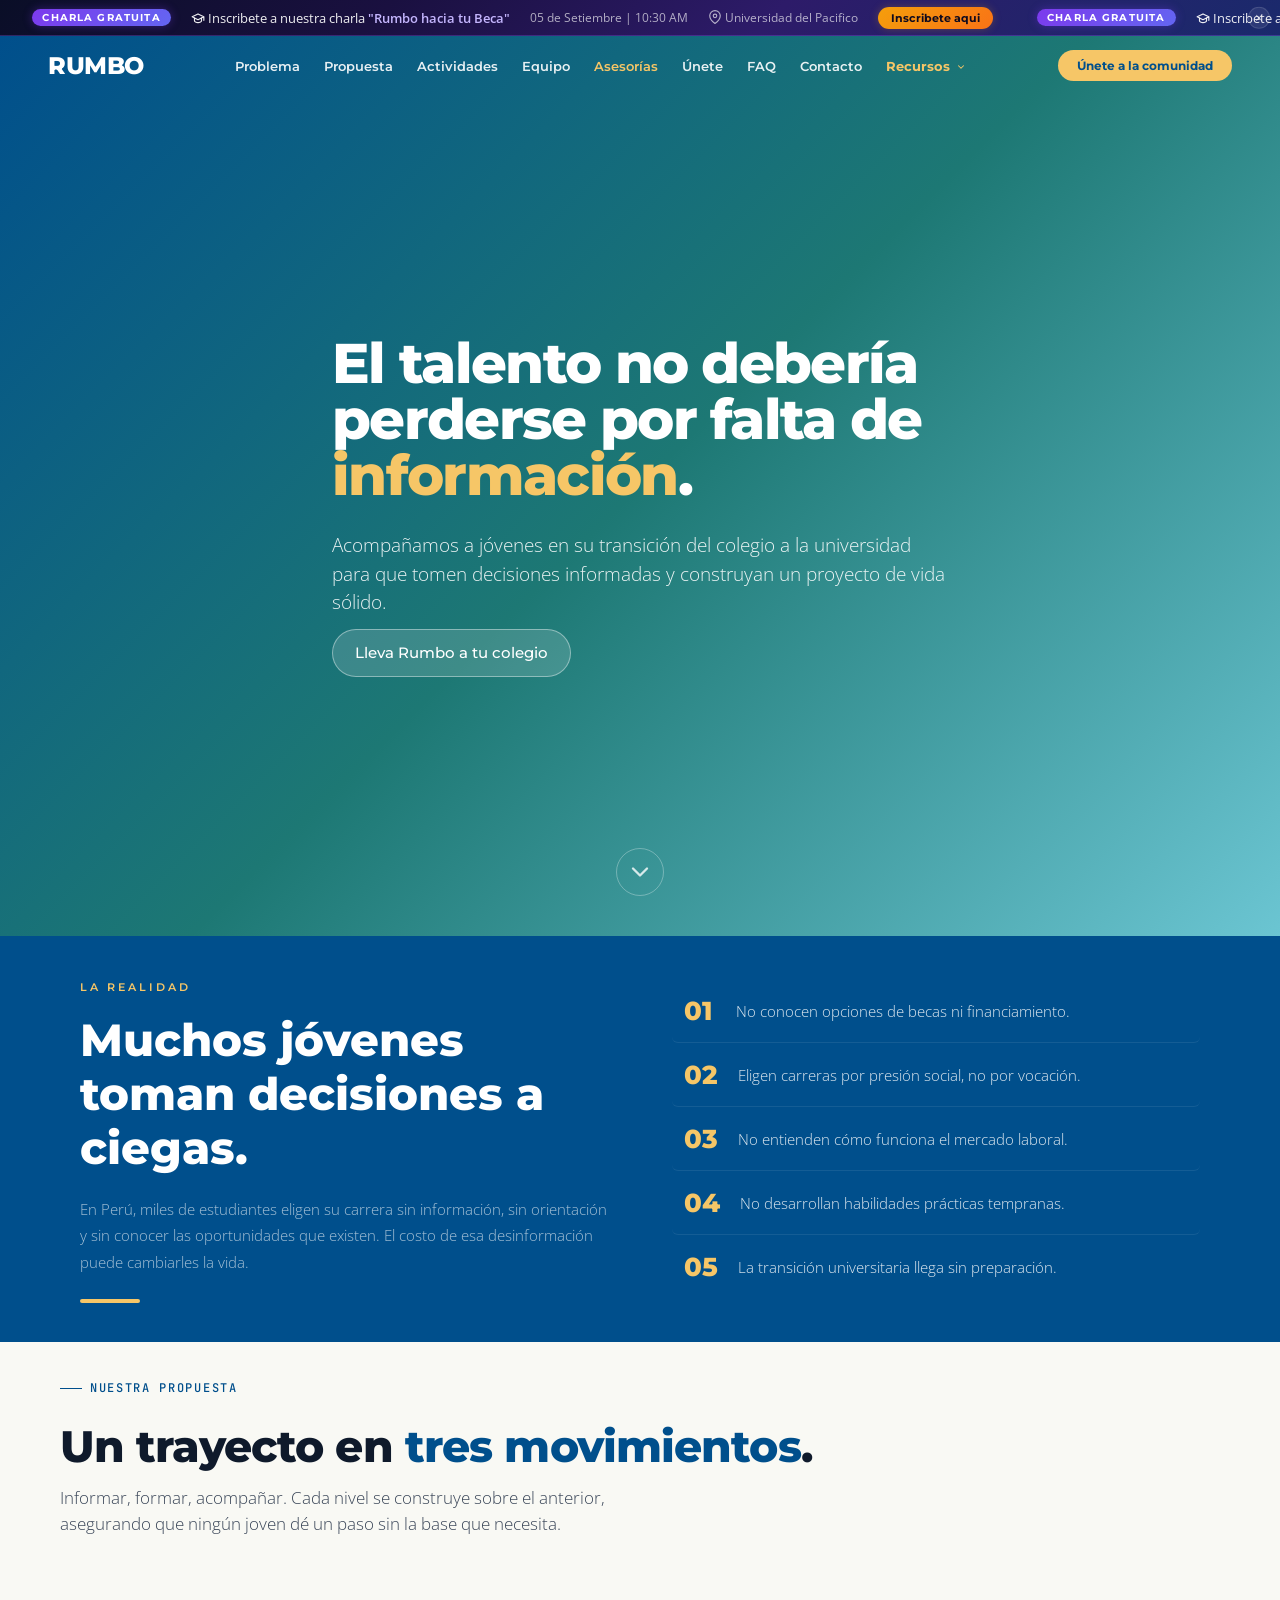
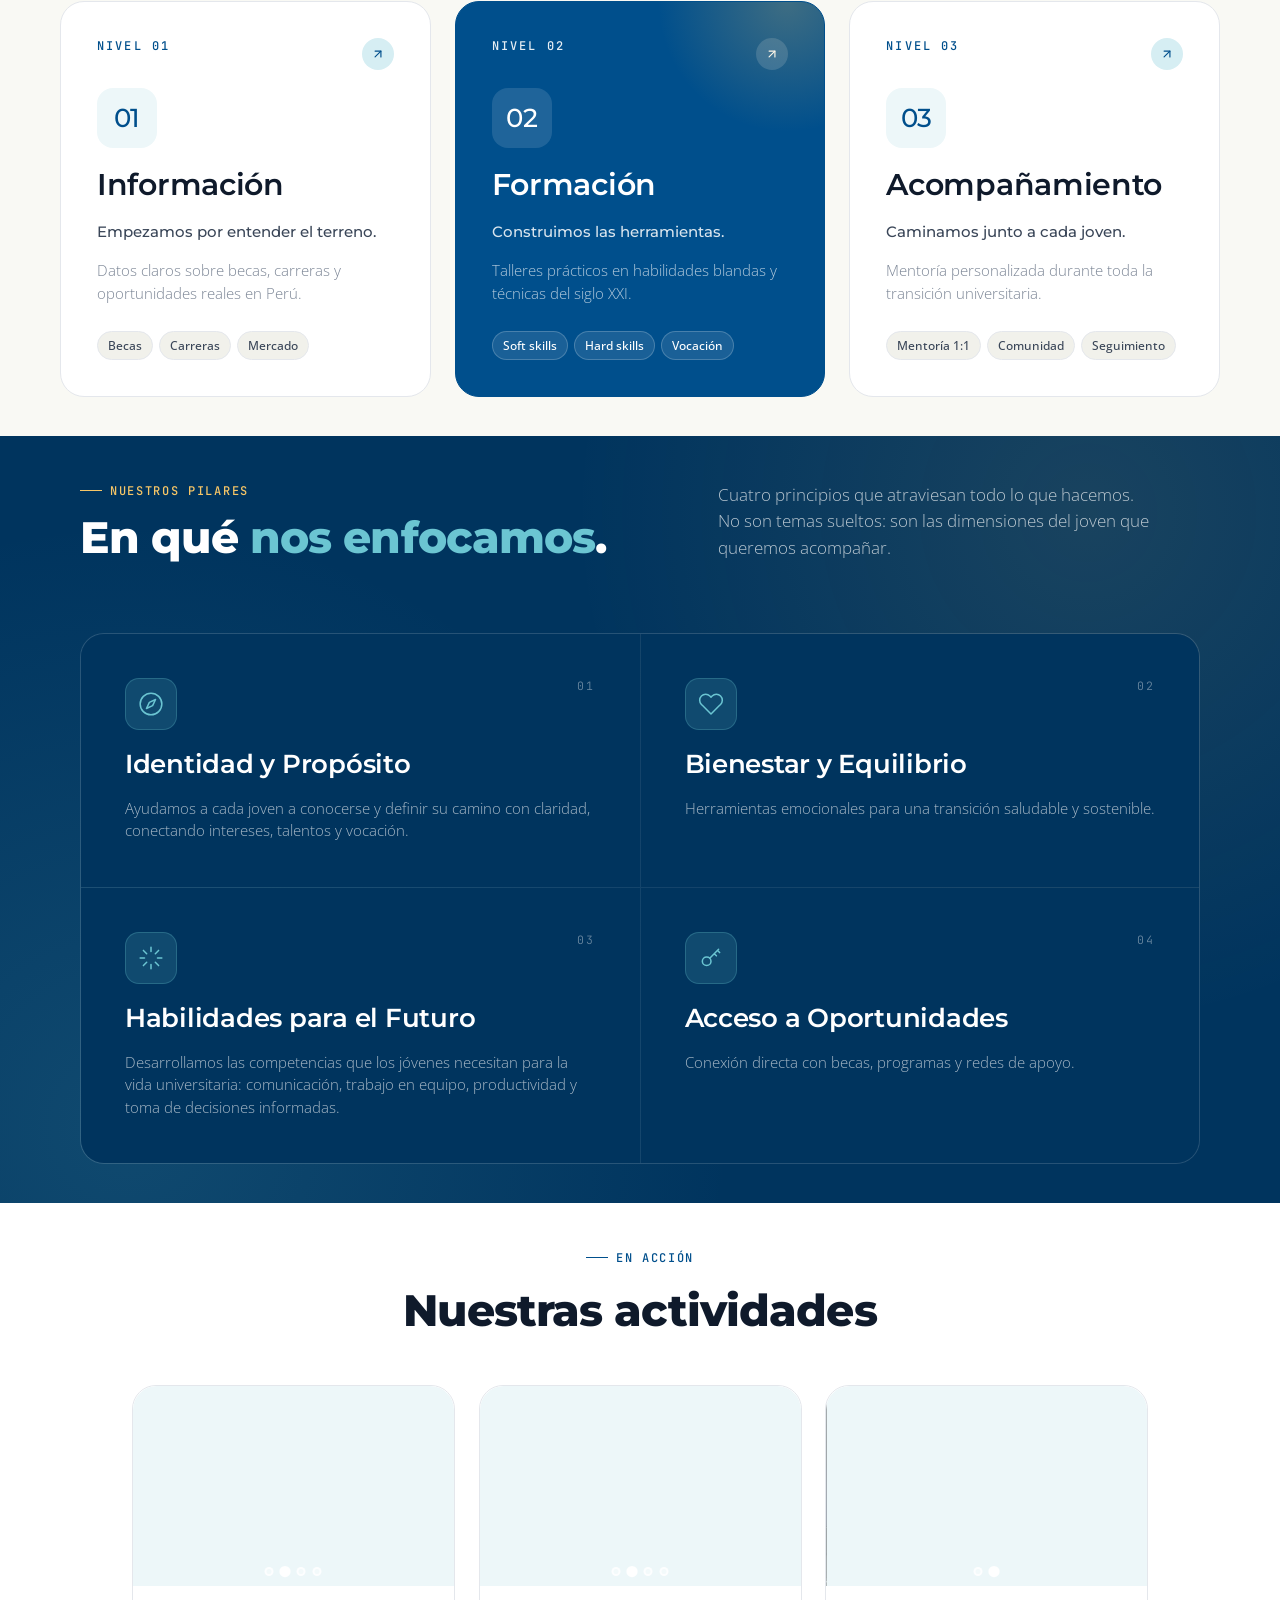
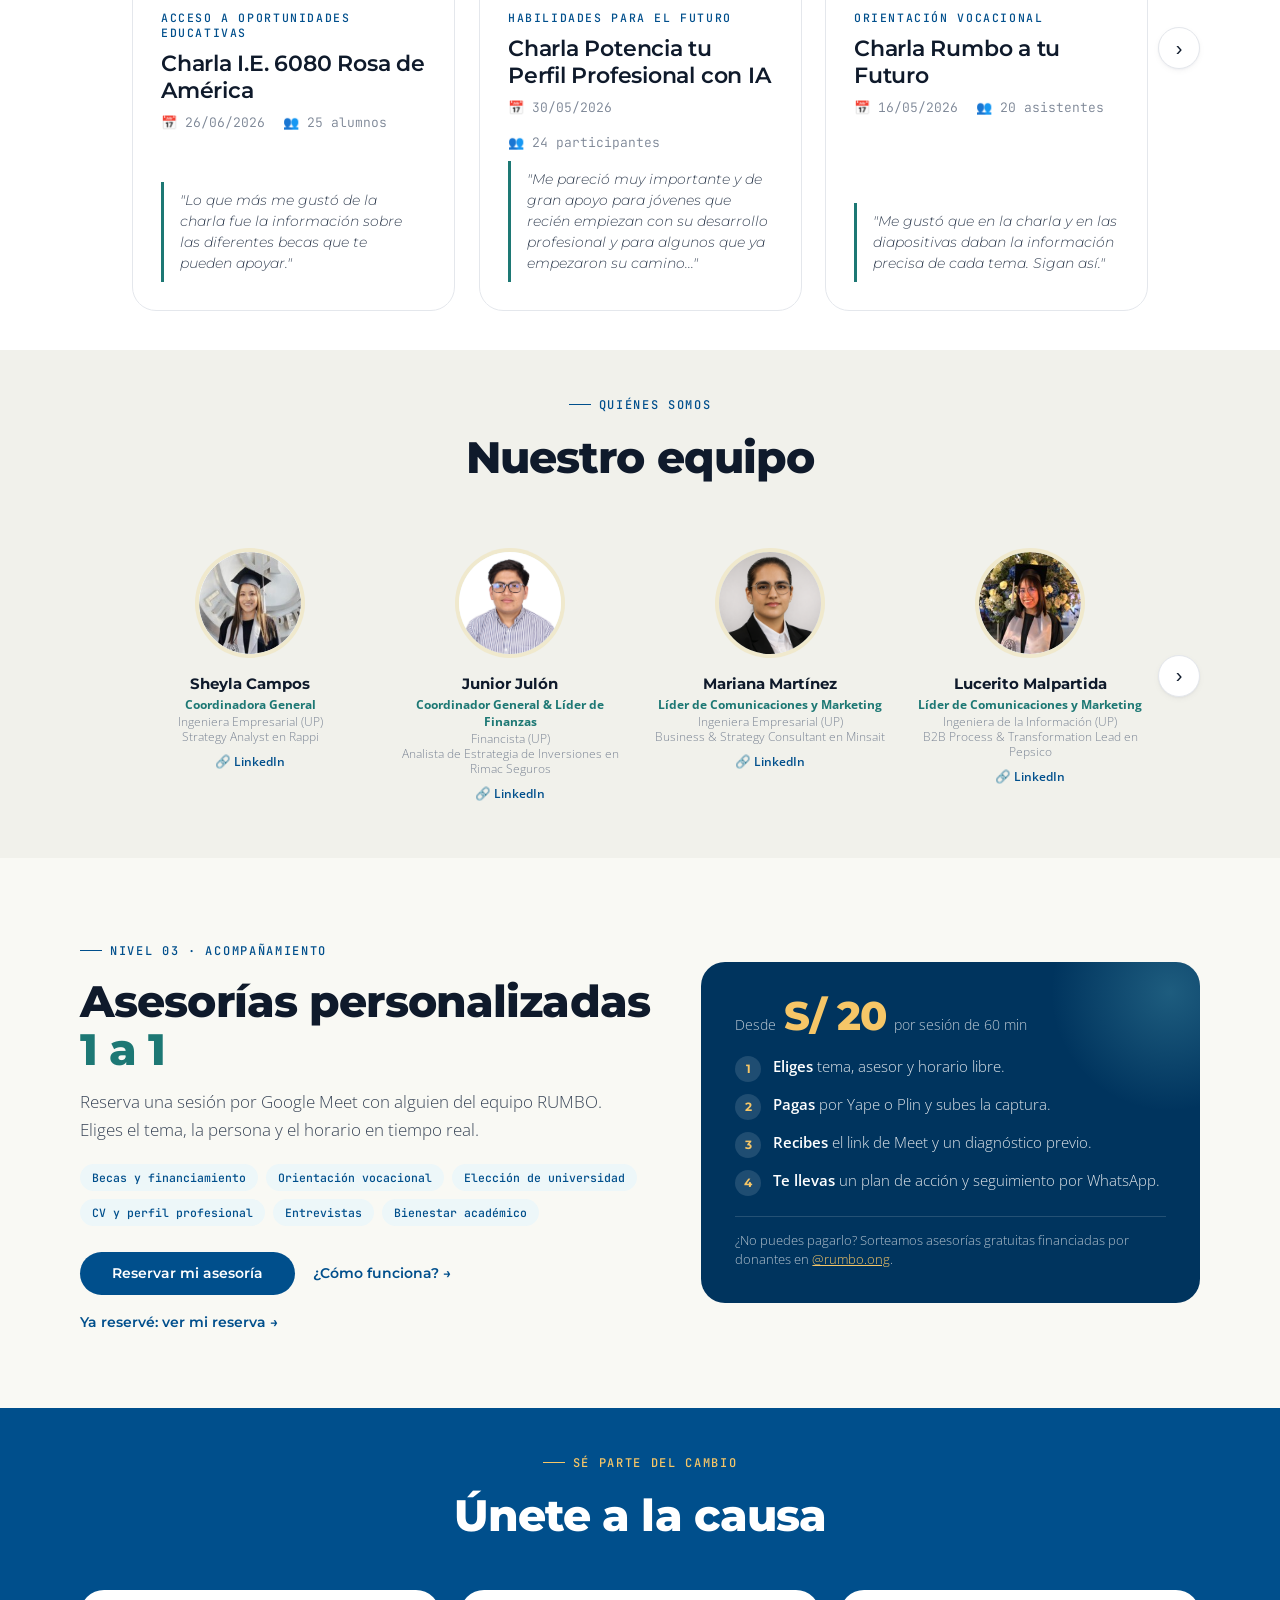
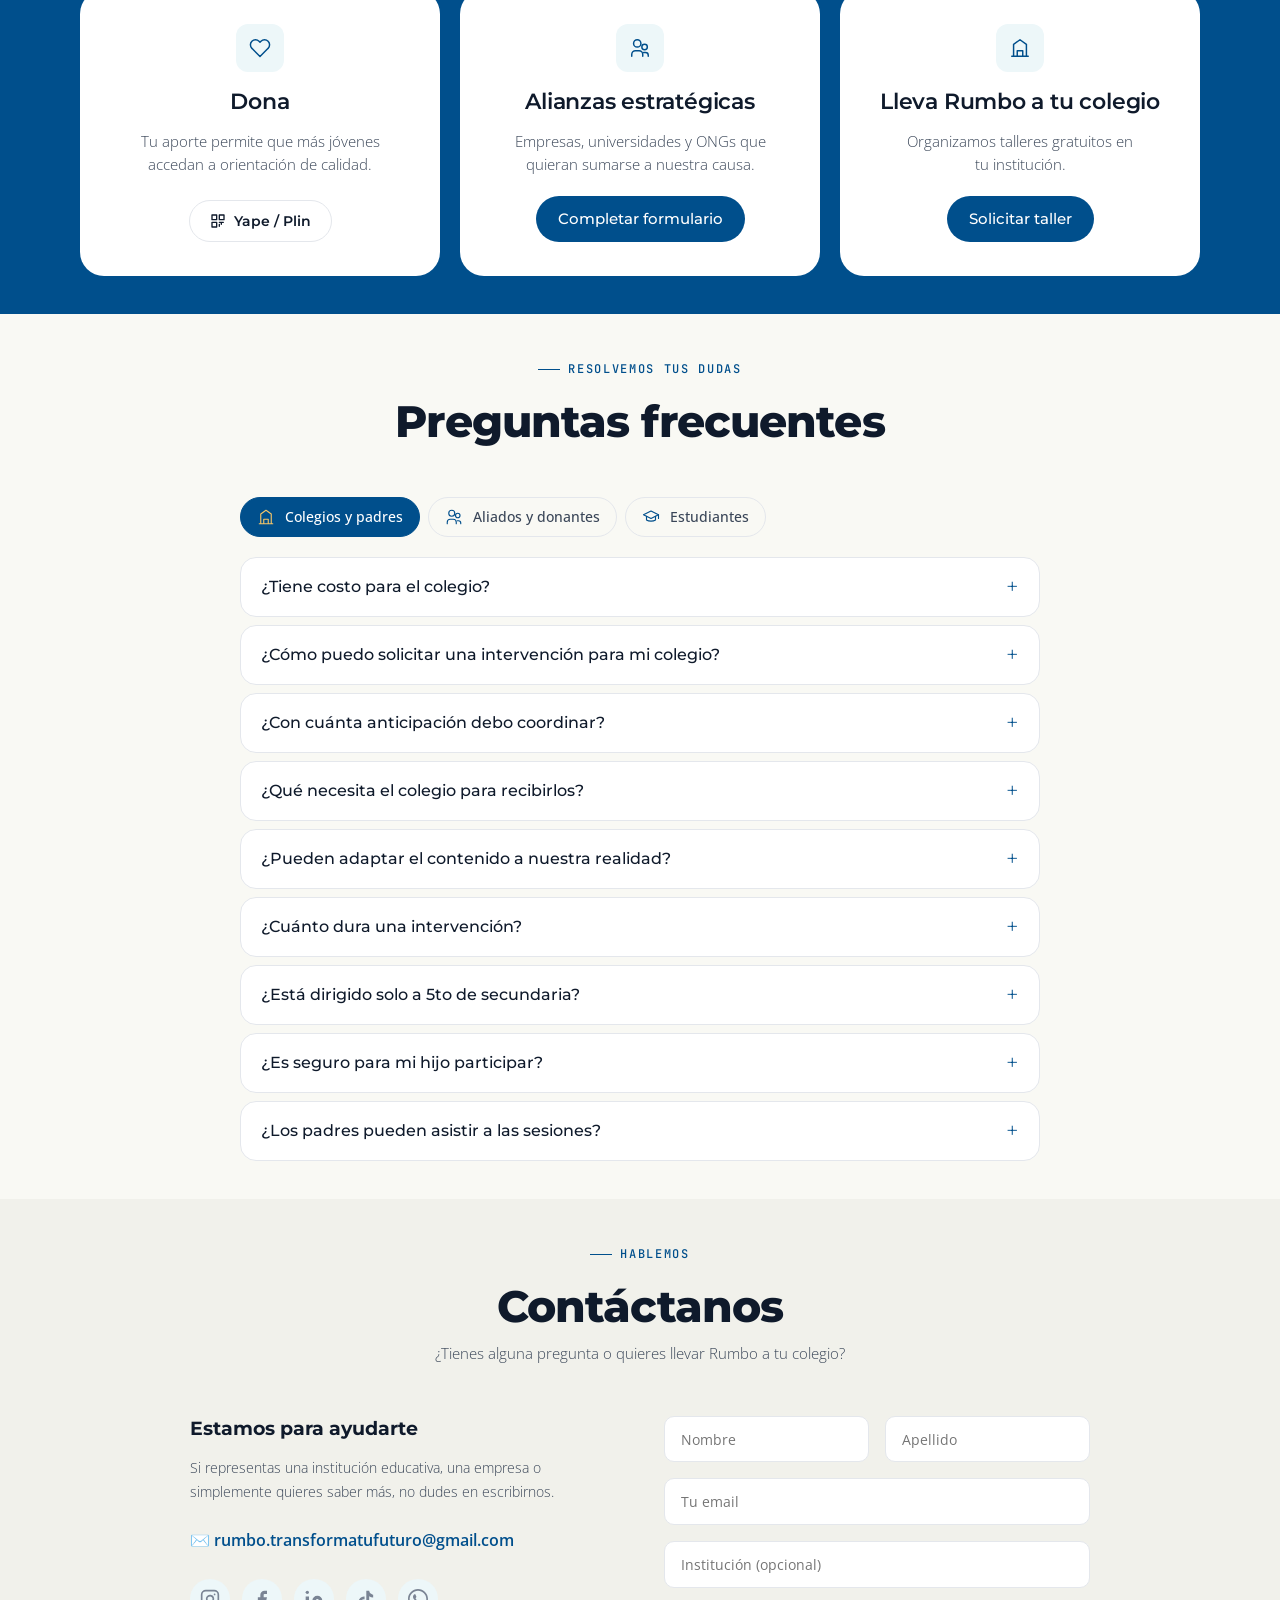
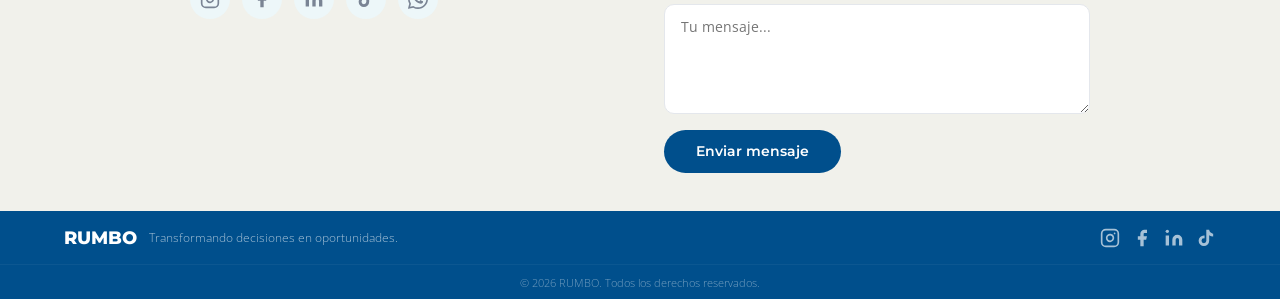
==== commit f0228eba: "Seguimiento de reservas sin enlace: código + correo y reenvío de enlaces - mi-reserva.html sin enlac" ====
--- a/index.html
+++ b/index.html
@@ -584,6 +584,7 @@
           <div class="ase-acciones">
             <a href="asesorias.html" class="btn btn-primary">Reservar mi asesoría</a>
             <a href="asesorias.html#como" class="ase-link">¿Cómo funciona? →</a>
+            <a href="mi-reserva.html" class="ase-link">Ya reservé: ver mi reserva →</a>
           </div>
         </div>
         <div class="ase-card fade-up">
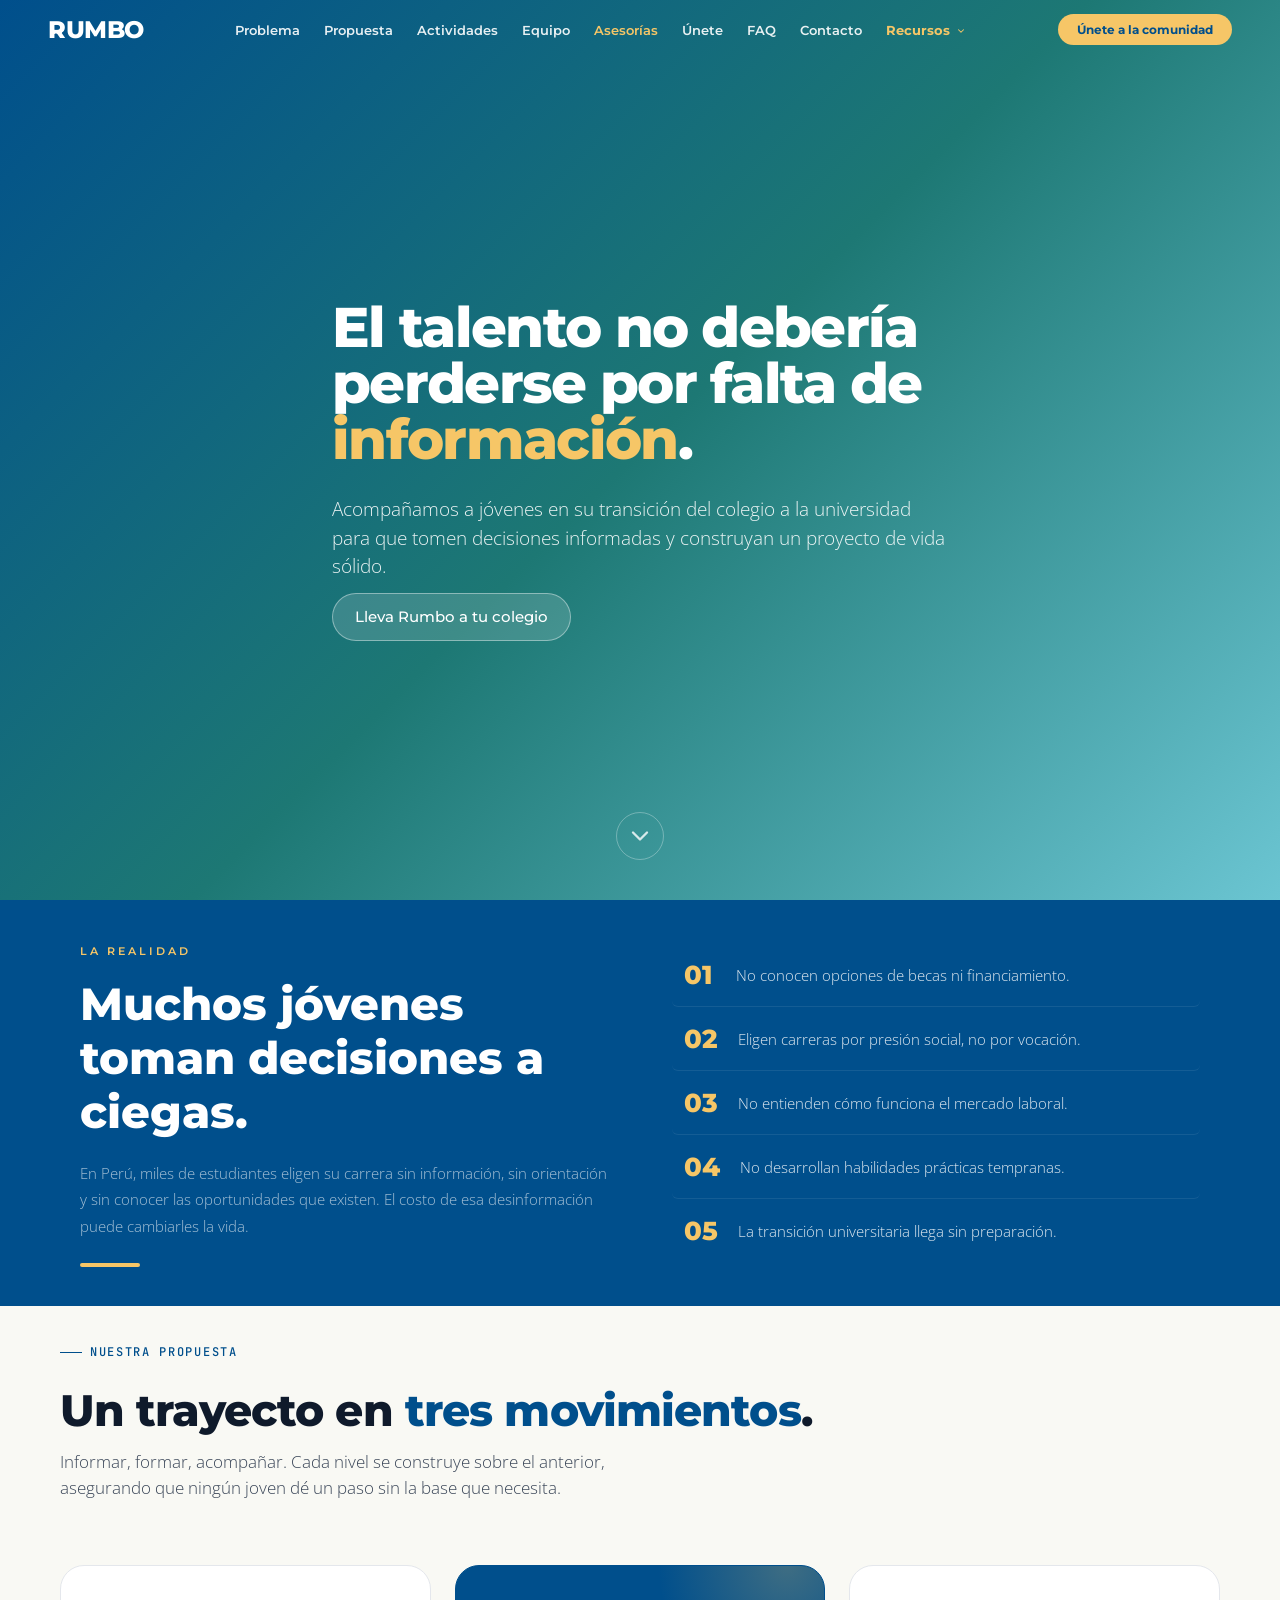
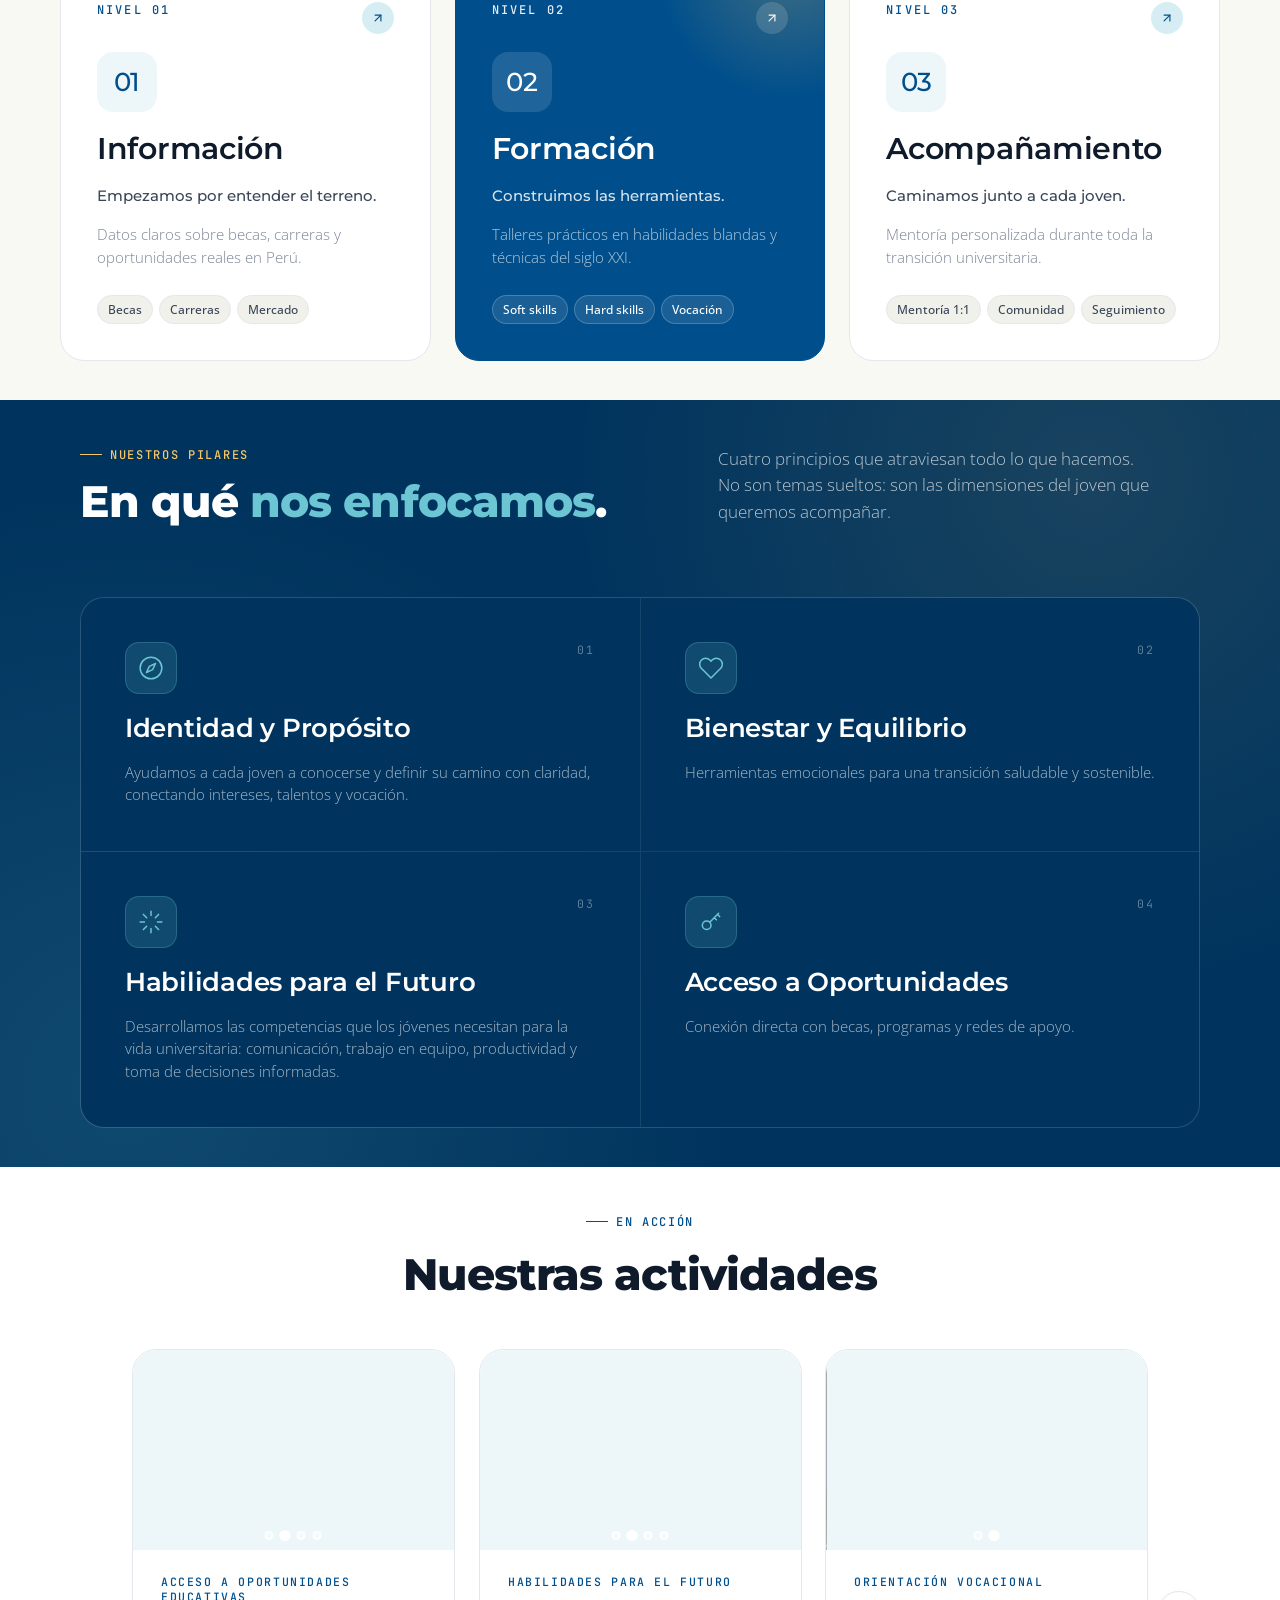
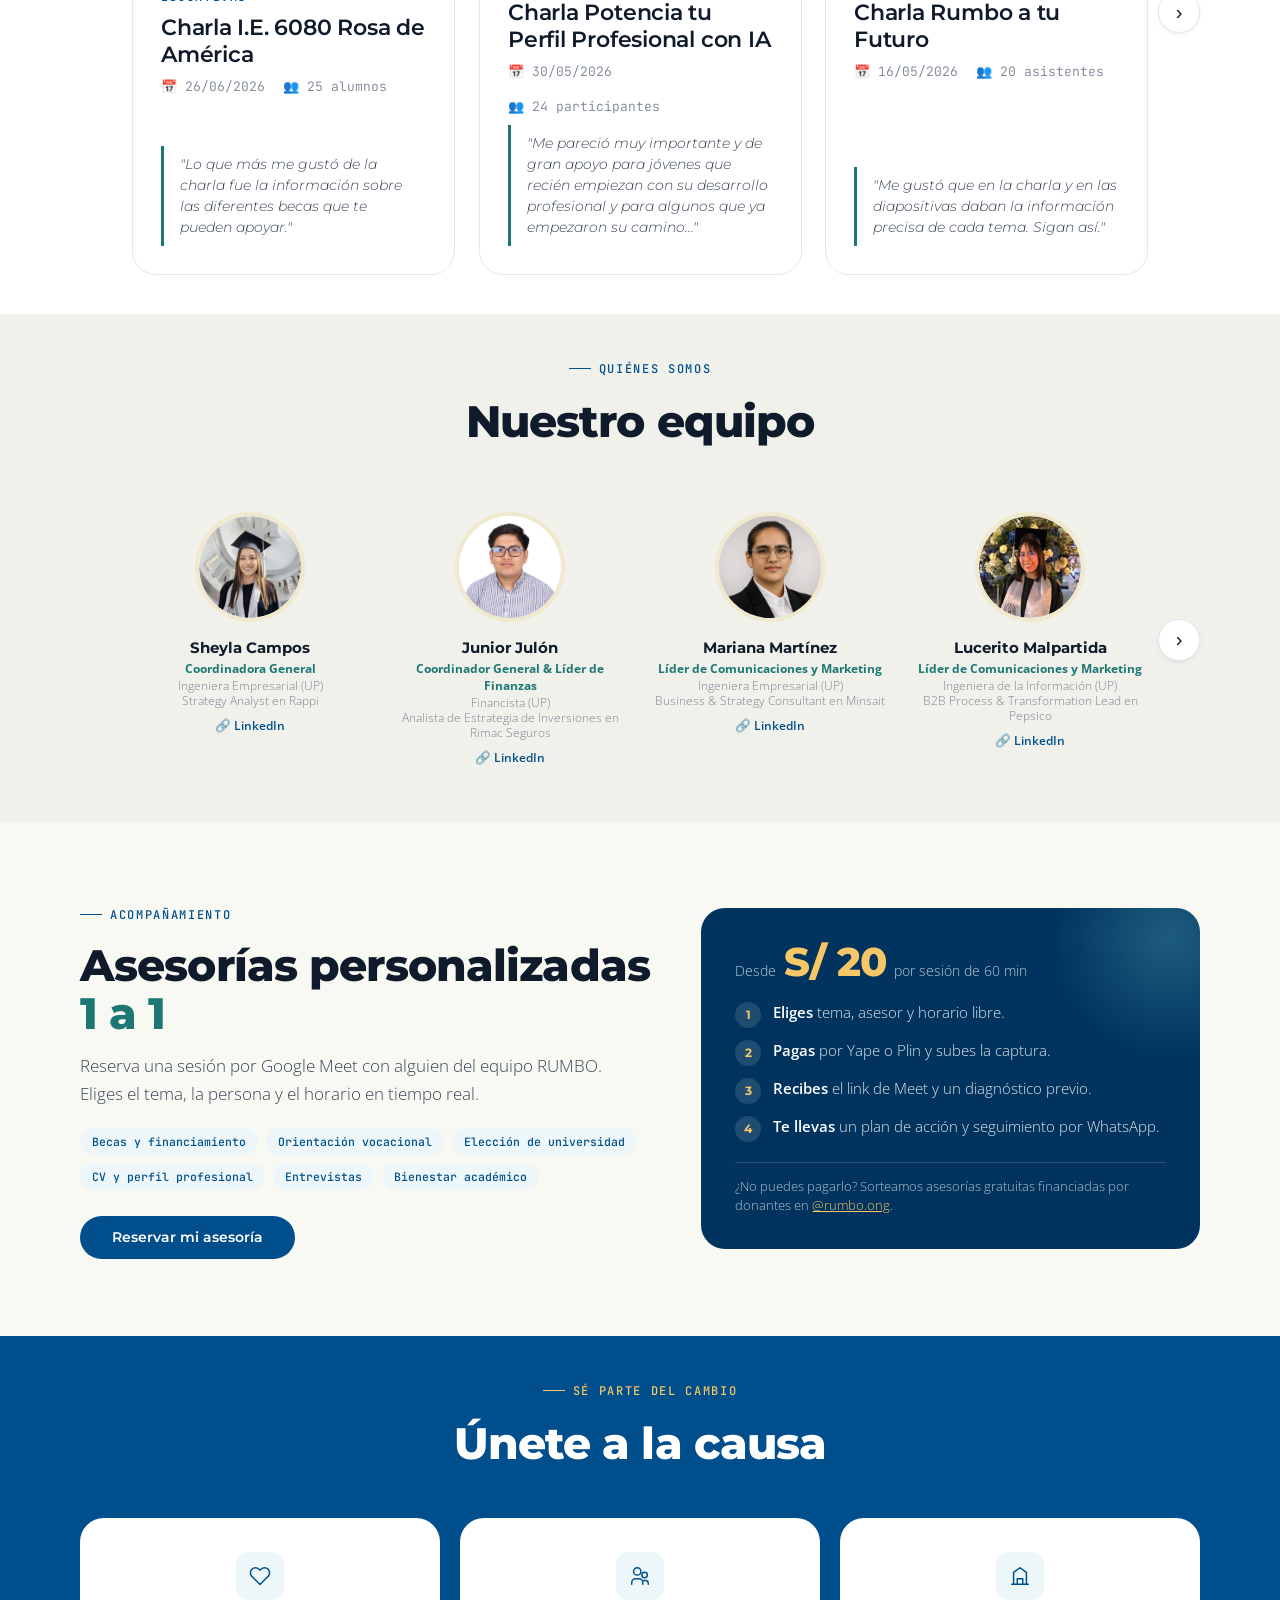
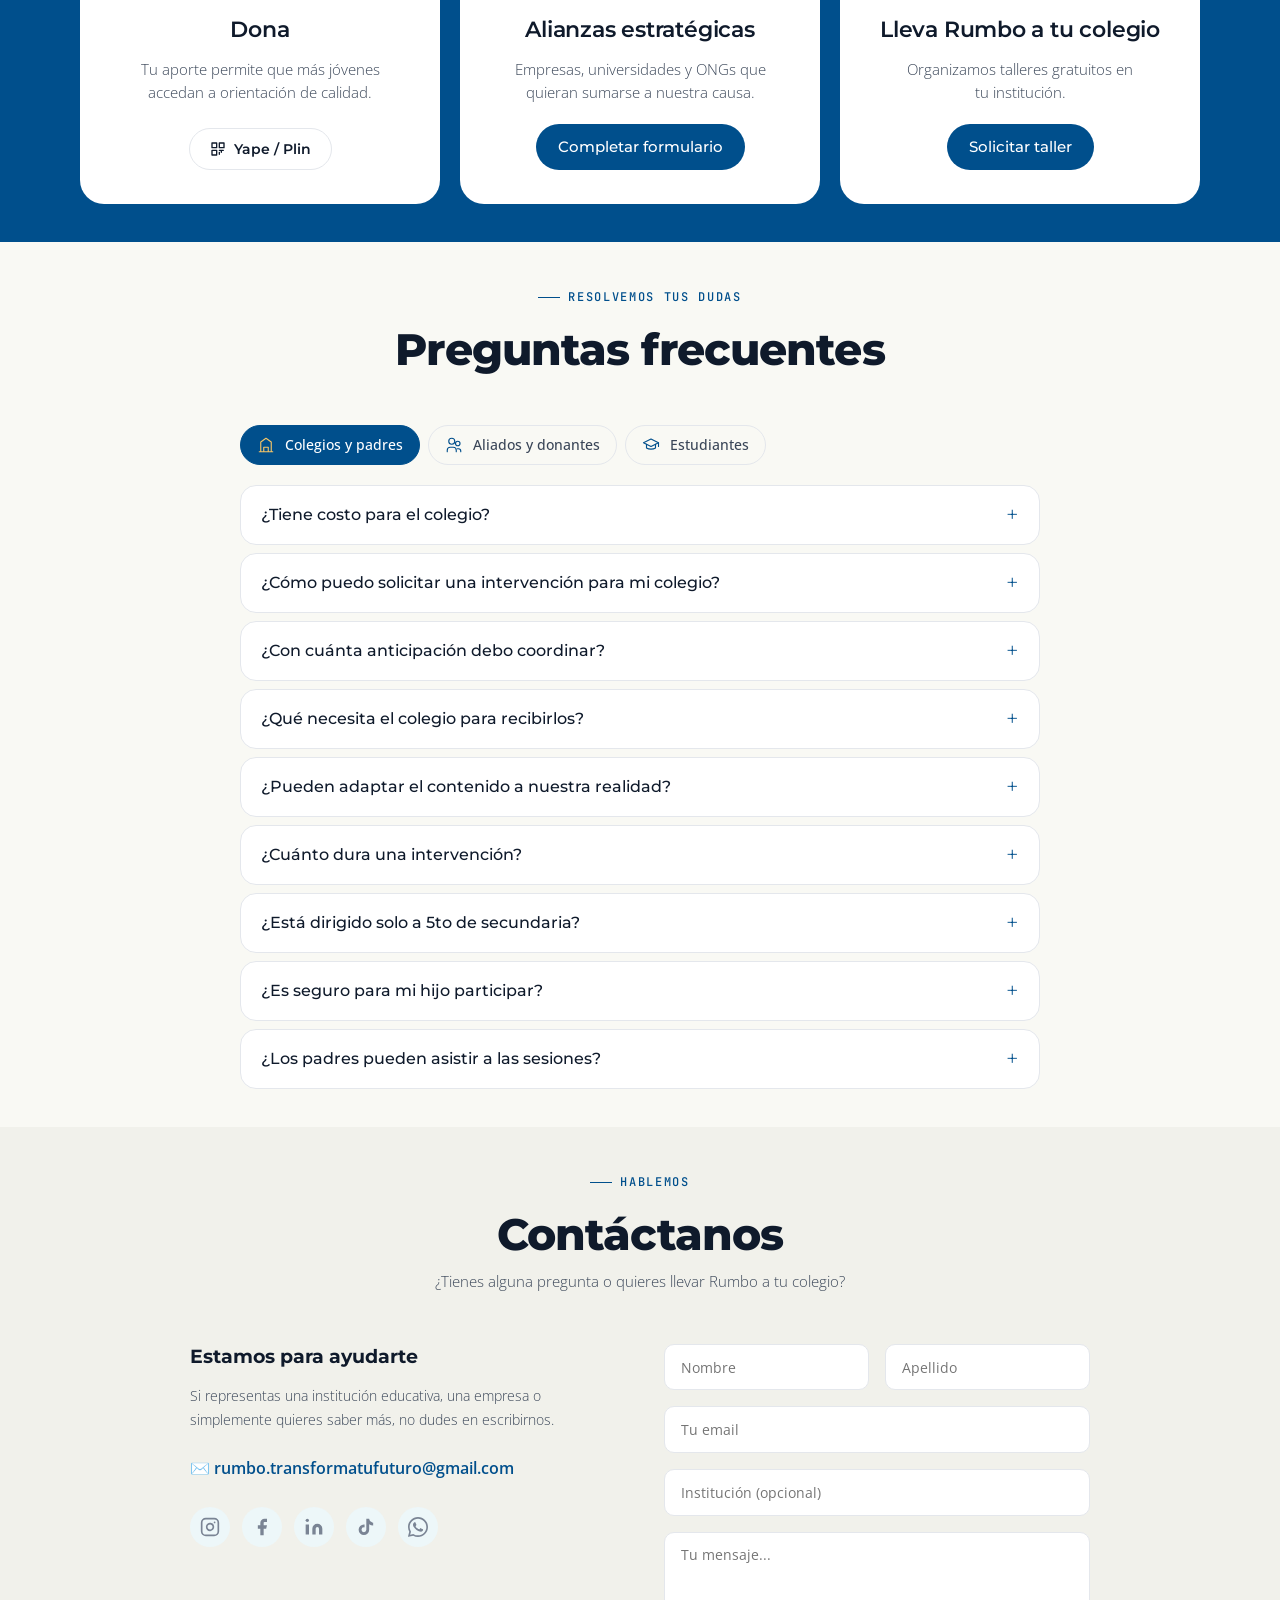
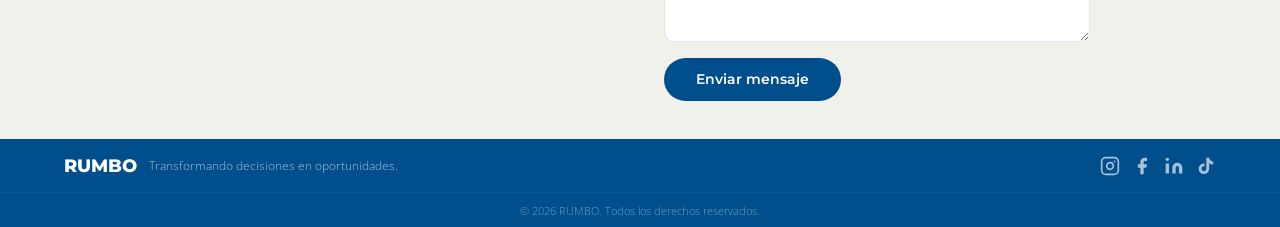
==== commit 5f8e1673: "Deactivate banner and made some adjustments to the web" ====
--- a/index.html
+++ b/index.html
@@ -1,5 +1,8 @@
 <!DOCTYPE html>
-<html lang="es">
+<!-- Banner de anuncios DESACTIVADO (evento del 05/09 ya pasó).
+     Para reactivarlo: quita la clase "sin-banner" de <html> y actualiza
+     el texto, la fecha y el enlace dentro de <div class="announcement-banner">. -->
+<html lang="es" class="sin-banner">
 <head>
   <meta charset="UTF-8" />
   <meta name="viewport" content="width=device-width, initial-scale=1.0" />
@@ -80,7 +83,8 @@
         <li><a href="#propuesta">Propuesta</a></li>
         <li><a href="#actividades">Actividades</a></li>
         <li><a href="#equipo">Equipo</a></li>
-        <li><a href="asesorias.html" class="nav-asesorias">Asesorías</a></li>
+        <!-- Temporal: apunta a la sección del index hasta que asesorias.html esté lista. -->
+        <li><a href="#asesorias" class="nav-asesorias">Asesorías</a></li>
         <li><a href="#unete">Únete</a></li>
         <li><a href="#faq">FAQ</a></li>
         <li><a href="#contacto">Contacto</a></li>
@@ -129,7 +133,7 @@
       <a href="#propuesta">Propuesta</a>
       <a href="#actividades">Actividades</a>
       <a href="#equipo">Equipo</a>
-      <a href="asesorias.html">Asesorías personalizadas</a>
+      <a href="#asesorias">Asesorías personalizadas</a>
       <a href="#unete">Únete</a>
       <a href="#faq">FAQ</a>
       <a href="#contacto">Contacto</a>
@@ -569,12 +573,12 @@
     </div>
   </section>
 
-  <!-- ═══ Asesorías personalizadas (resumen; la reserva vive en asesorias.html) ═══ -->
+  <!-- ═══ Asesorías personalizadas (resumen; por ahora la reserva se coordina por WhatsApp) ═══ -->
   <section id="asesorias" class="ase-section">
     <div class="container">
       <div class="ase-grid">
         <div class="ase-texto fade-up">
-          <span class="eyebrow">Nivel 03 · Acompañamiento</span>
+          <span class="eyebrow">Acompañamiento</span>
           <h2 class="ase-title">Asesorías personalizadas <em>1 a 1</em></h2>
           <p class="ase-lede">Reserva una sesión por Google Meet con alguien del equipo RUMBO. Eliges el tema, la persona y el horario en tiempo real.</p>
           <ul class="ase-temas" aria-label="Temas de asesoría">
@@ -582,9 +586,10 @@
             <li>CV y perfil profesional</li><li>Entrevistas</li><li>Bienestar académico</li>
           </ul>
           <div class="ase-acciones">
-            <a href="asesorias.html" class="btn btn-primary">Reservar mi asesoría</a>
-            <a href="asesorias.html#como" class="ase-link">¿Cómo funciona? →</a>
-            <a href="mi-reserva.html" class="ase-link">Ya reservé: ver mi reserva →</a>
+            <!-- Temporal: la reserva se coordina por WhatsApp hasta que asesorias.html esté lista.
+                 Para volver al flujo web: href="asesorias.html" y reactivar el enlace "¿Cómo funciona?". -->
+            <a href="https://wa.me/51933285212?text=Hola%20RUMBO%2C%20quiero%20reservar%20una%20asesor%C3%ADa%20personalizada%201%20a%201."
+               target="_blank" rel="noopener noreferrer" class="btn btn-primary">Reservar mi asesoría</a>
           </div>
         </div>
         <div class="ase-card fade-up">
@@ -691,7 +696,7 @@
         <details class="faq-item"><summary>¿Atienden a alumnos de universidades públicas y privadas?</summary><div class="faq-item-body"><p>Sí. Nuestra orientación cubre públicas, privadas e institutos técnicos superiores.</p></div></details>
         <details class="faq-item"><summary>¿Cómo contactarlos si mi colegio no tiene convenio con RUMBO?</summary><div class="faq-item-body"><p>Escríbenos a <strong>rumbo.transformatufuturo@gmail.com</strong> o únete a nuestra comunidad de WhatsApp.</p></div></details>
         <details class="faq-item"><summary>¿Tienen redes sociales o comunidad donde pueda seguir aprendiendo?</summary><div class="faq-item-body"><p>Sí. Síguenos como <strong>@rumbo.ong</strong> en Instagram, TikTok, Facebook y LinkedIn. También tenemos comunidad de WhatsApp.</p></div></details>
-        <details class="faq-item"><summary>¿Brindan asesorías personalizadas?</summary><div class="faq-item-body"><p>Sí, como parte del Nivel 03 de acompañamiento: sesiones 1 a 1 de 60 minutos por Google Meet sobre becas, orientación vocacional, elección de universidad, CV, entrevistas y bienestar. <a href="asesorias.html"><strong>Reserva tu horario aquí</strong></a>.</p></div></details>
+        <details class="faq-item"><summary>¿Brindan asesorías personalizadas?</summary><div class="faq-item-body"><p>Sí, como parte de nuestro acompañamiento: sesiones 1 a 1 de 60 minutos por Google Meet sobre becas, orientación vocacional, elección de universidad, CV, entrevistas y bienestar. <a href="#asesorias"><strong>Mira cómo reservar aquí</strong></a>.</p></div></details>
       </div>
 
     </div>
--- a/css/styles.css
+++ b/css/styles.css
@@ -650,6 +650,17 @@
   --banner-h: 36px;
 }
 
+/* Interruptor del banner — <html class="sin-banner"> lo apaga por completo:
+   altura 0, sin padding en body, navbar pegado arriba y scroll-padding correcto.
+   Quita esa clase en index.html para volver a mostrarlo. */
+html.sin-banner {
+  --banner-h: 0px;
+}
+
+html.sin-banner .announcement-banner {
+  display: none;
+}
+
 body {
   padding-top: var(--banner-h);
 }
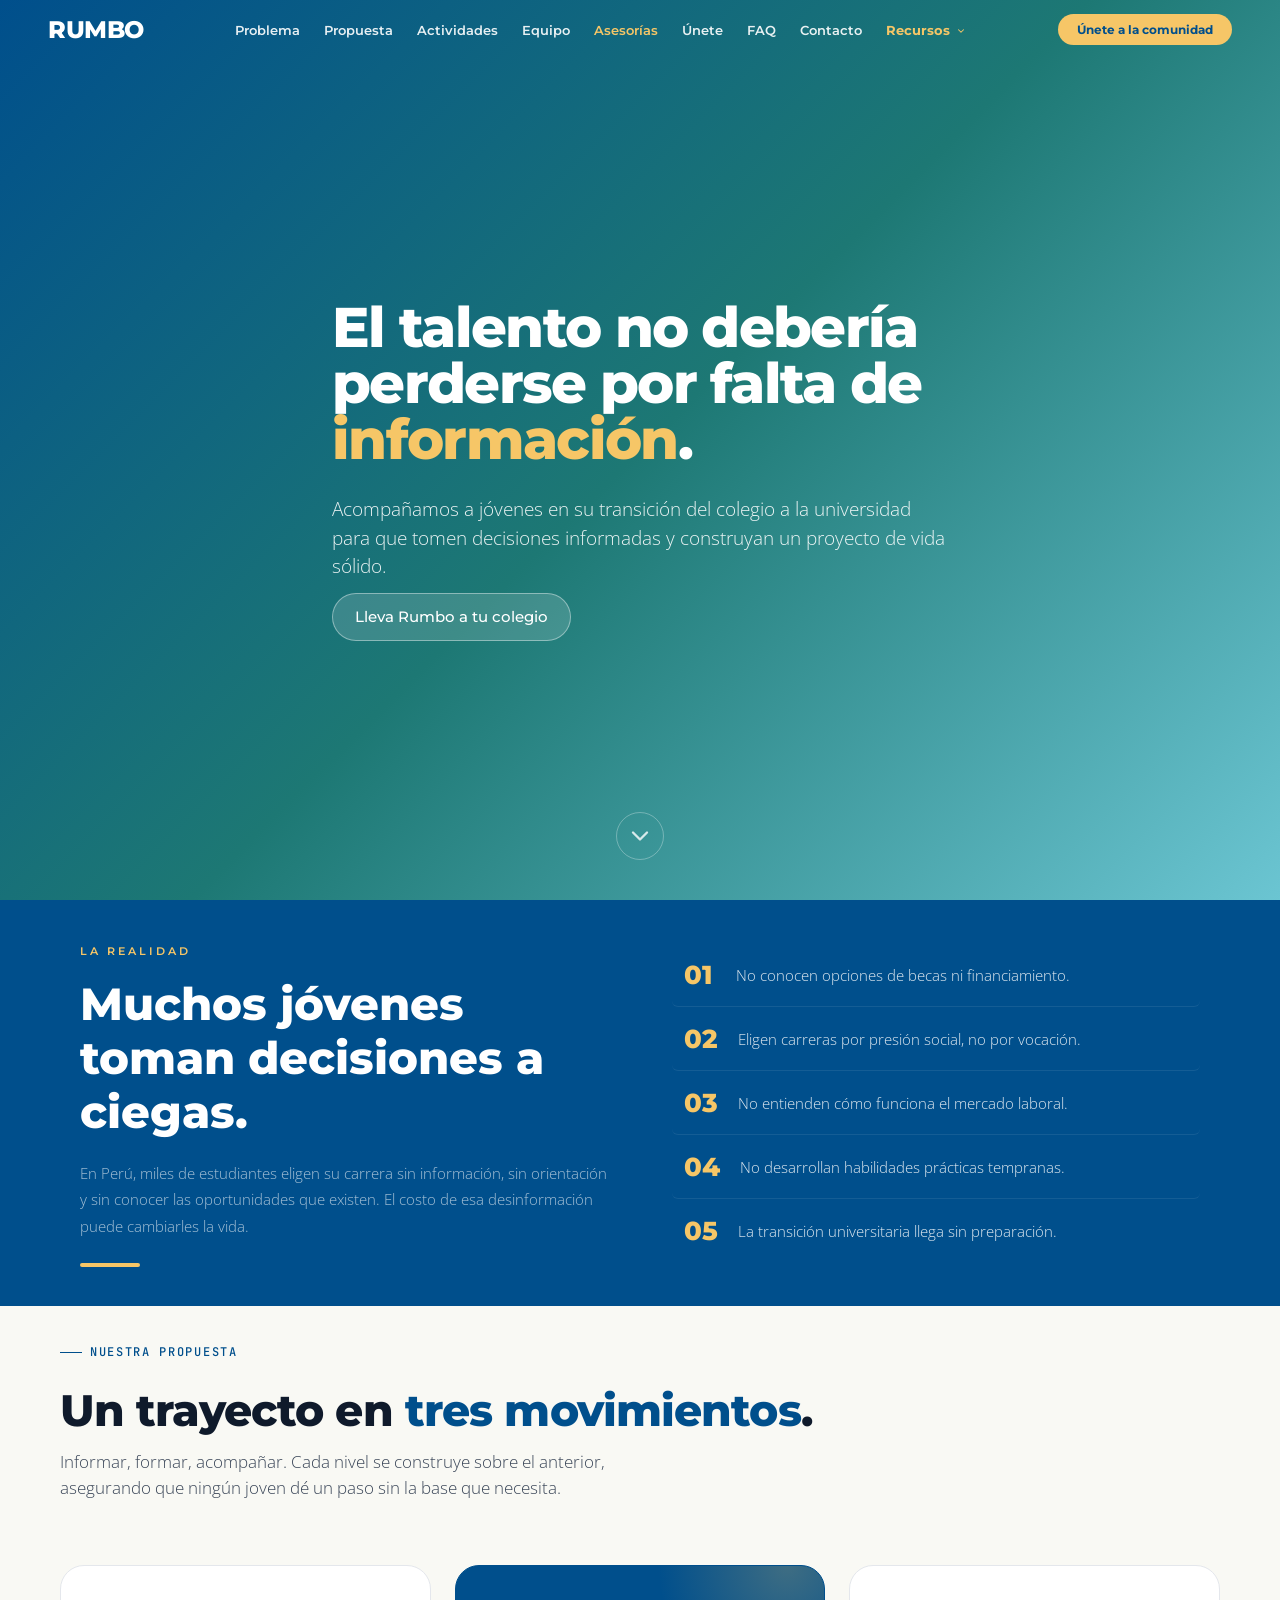
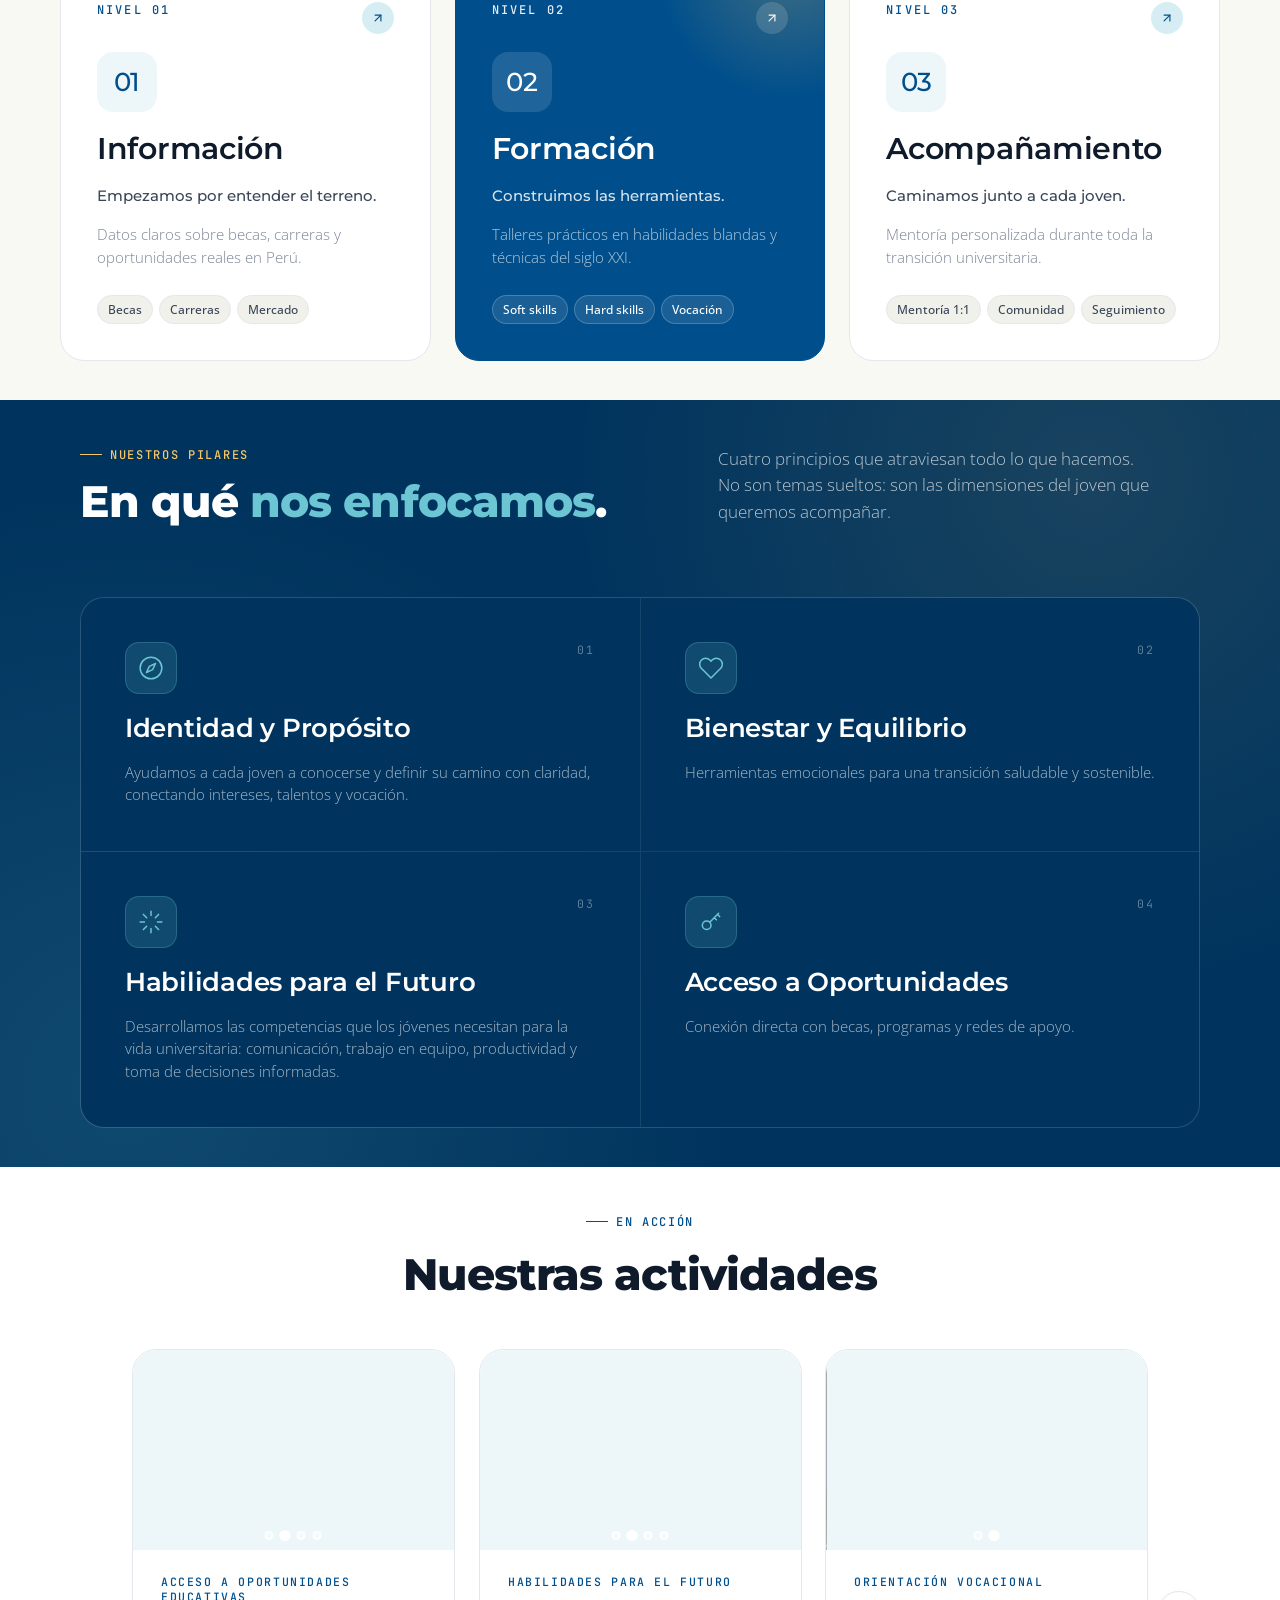
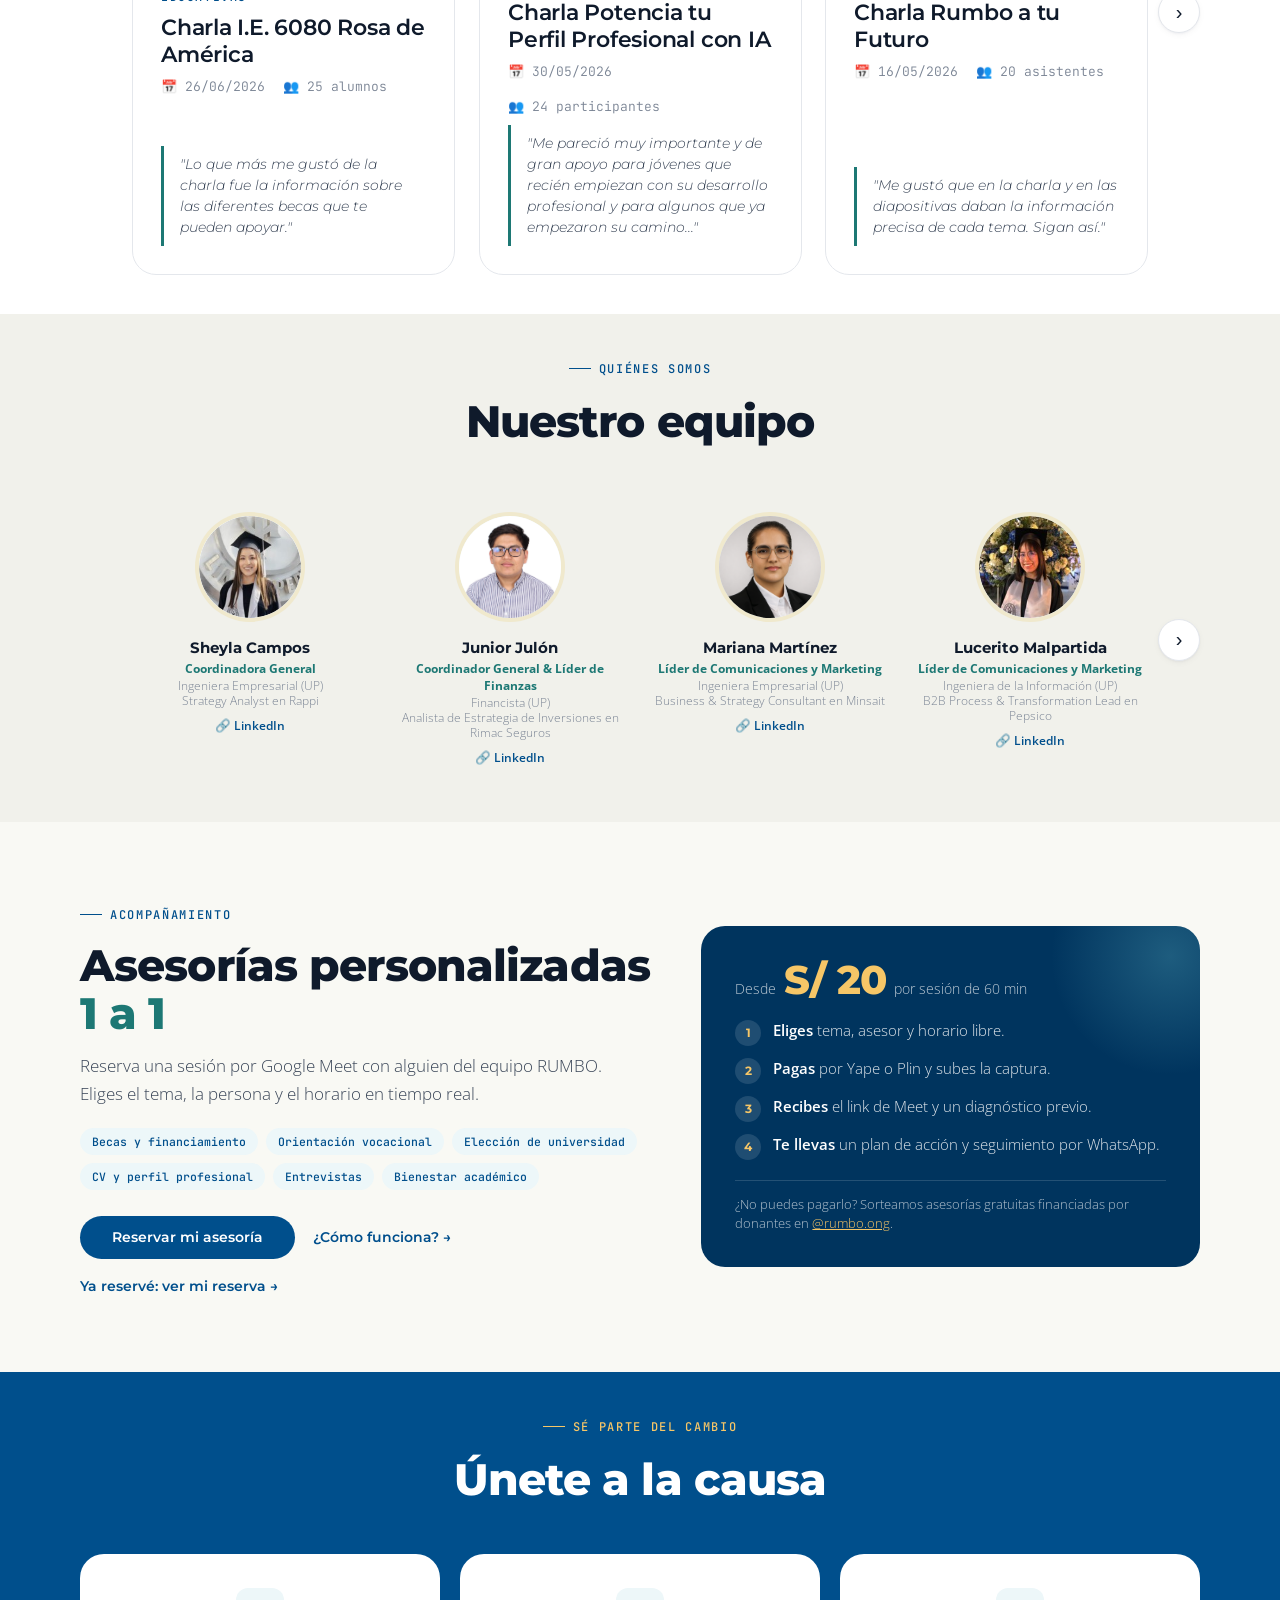
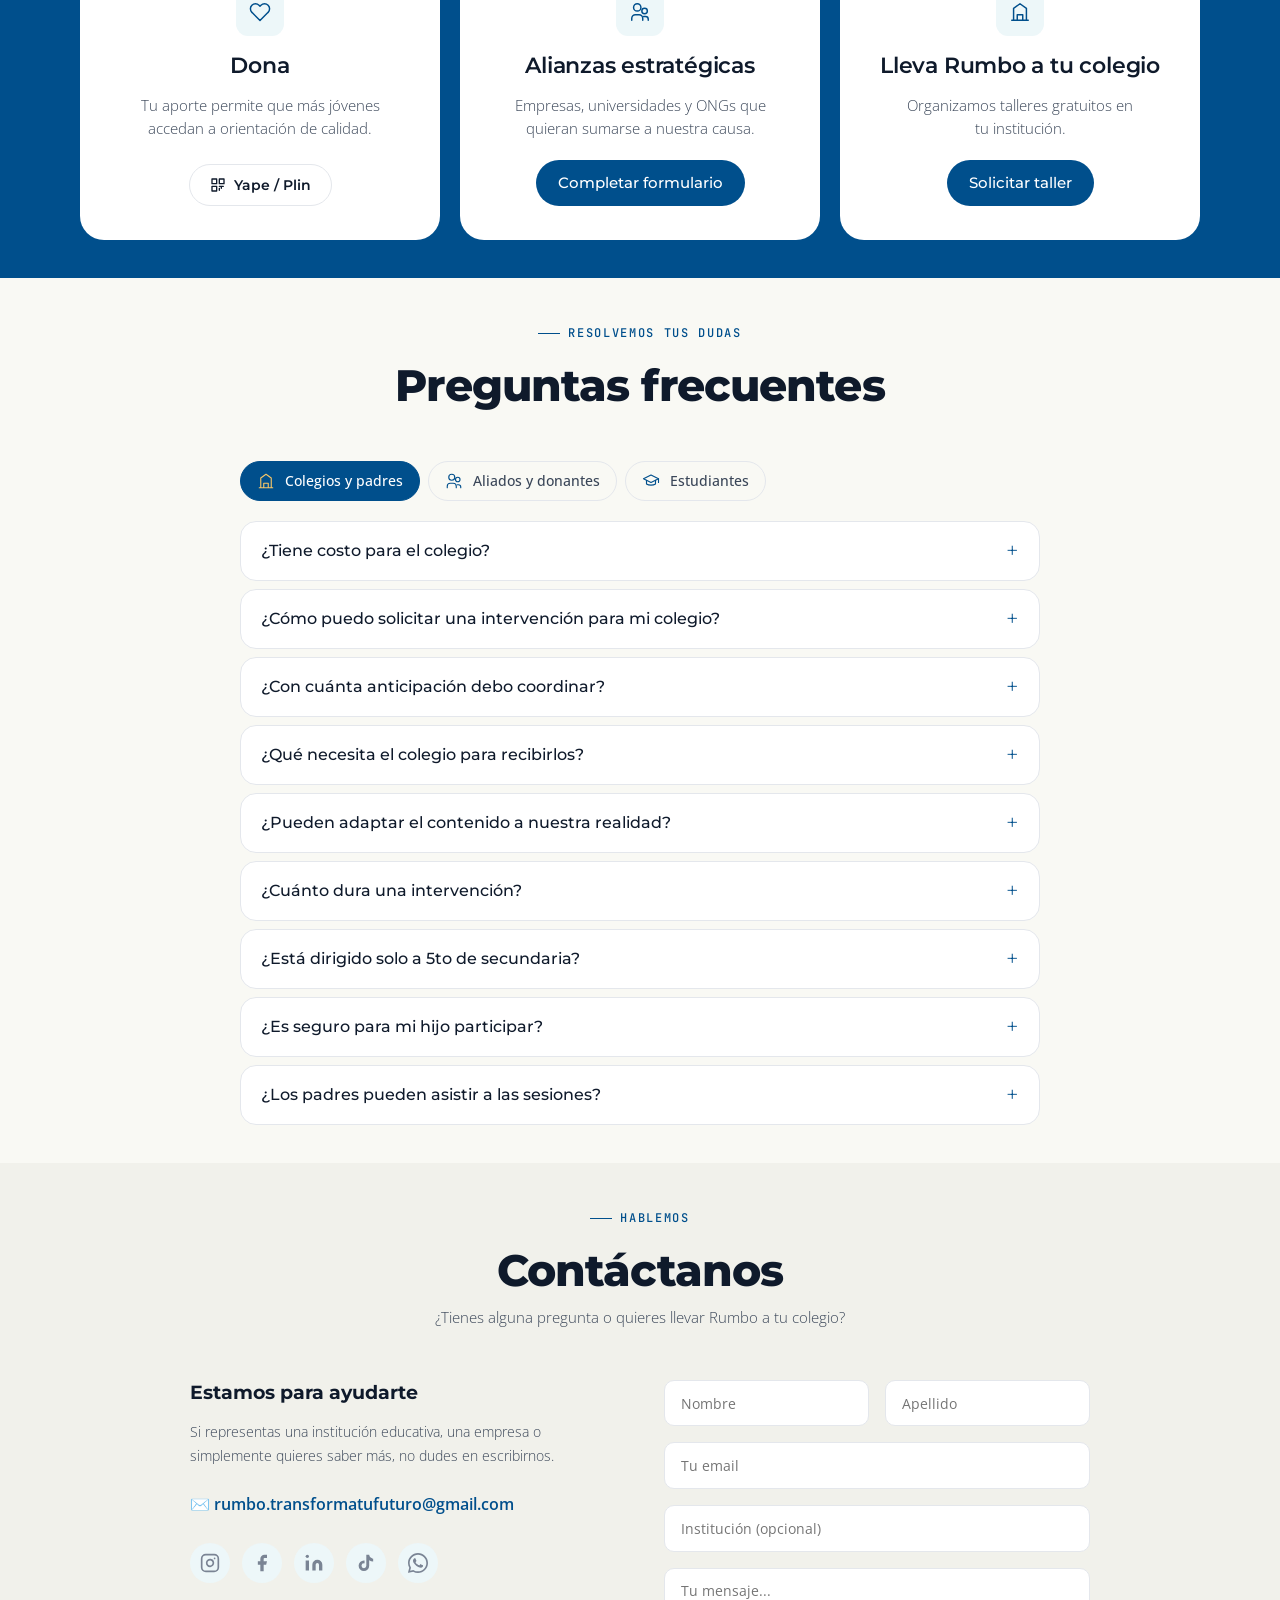
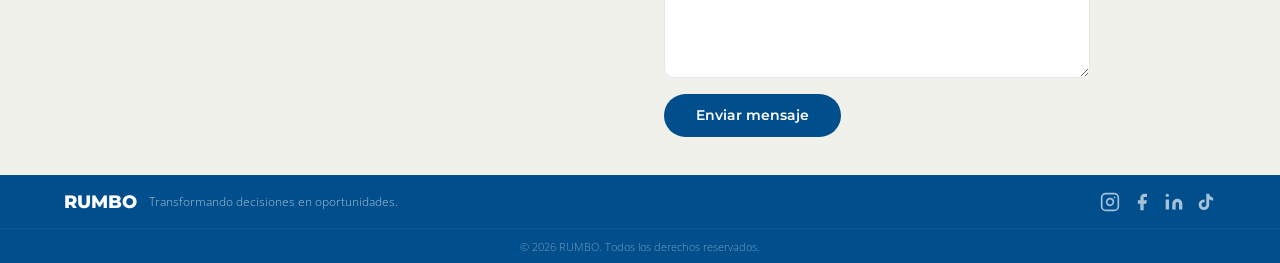
==== commit 70b8879b: "Merge branch 'main' into guia-marca-google" ====
--- a/index.html
+++ b/index.html
@@ -586,10 +586,9 @@
             <li>CV y perfil profesional</li><li>Entrevistas</li><li>Bienestar académico</li>
           </ul>
           <div class="ase-acciones">
-            <!-- Temporal: la reserva se coordina por WhatsApp hasta que asesorias.html esté lista.
-                 Para volver al flujo web: href="asesorias.html" y reactivar el enlace "¿Cómo funciona?". -->
-            <a href="https://wa.me/51933285212?text=Hola%20RUMBO%2C%20quiero%20reservar%20una%20asesor%C3%ADa%20personalizada%201%20a%201."
-               target="_blank" rel="noopener noreferrer" class="btn btn-primary">Reservar mi asesoría</a>
+            <a href="asesorias.html" class="btn btn-primary">Reservar mi asesoría</a>
+            <a href="asesorias.html#como" class="ase-link">¿Cómo funciona? →</a>
+            <a href="mi-reserva.html" class="ase-link">Ya reservé: ver mi reserva →</a>
           </div>
         </div>
         <div class="ase-card fade-up">
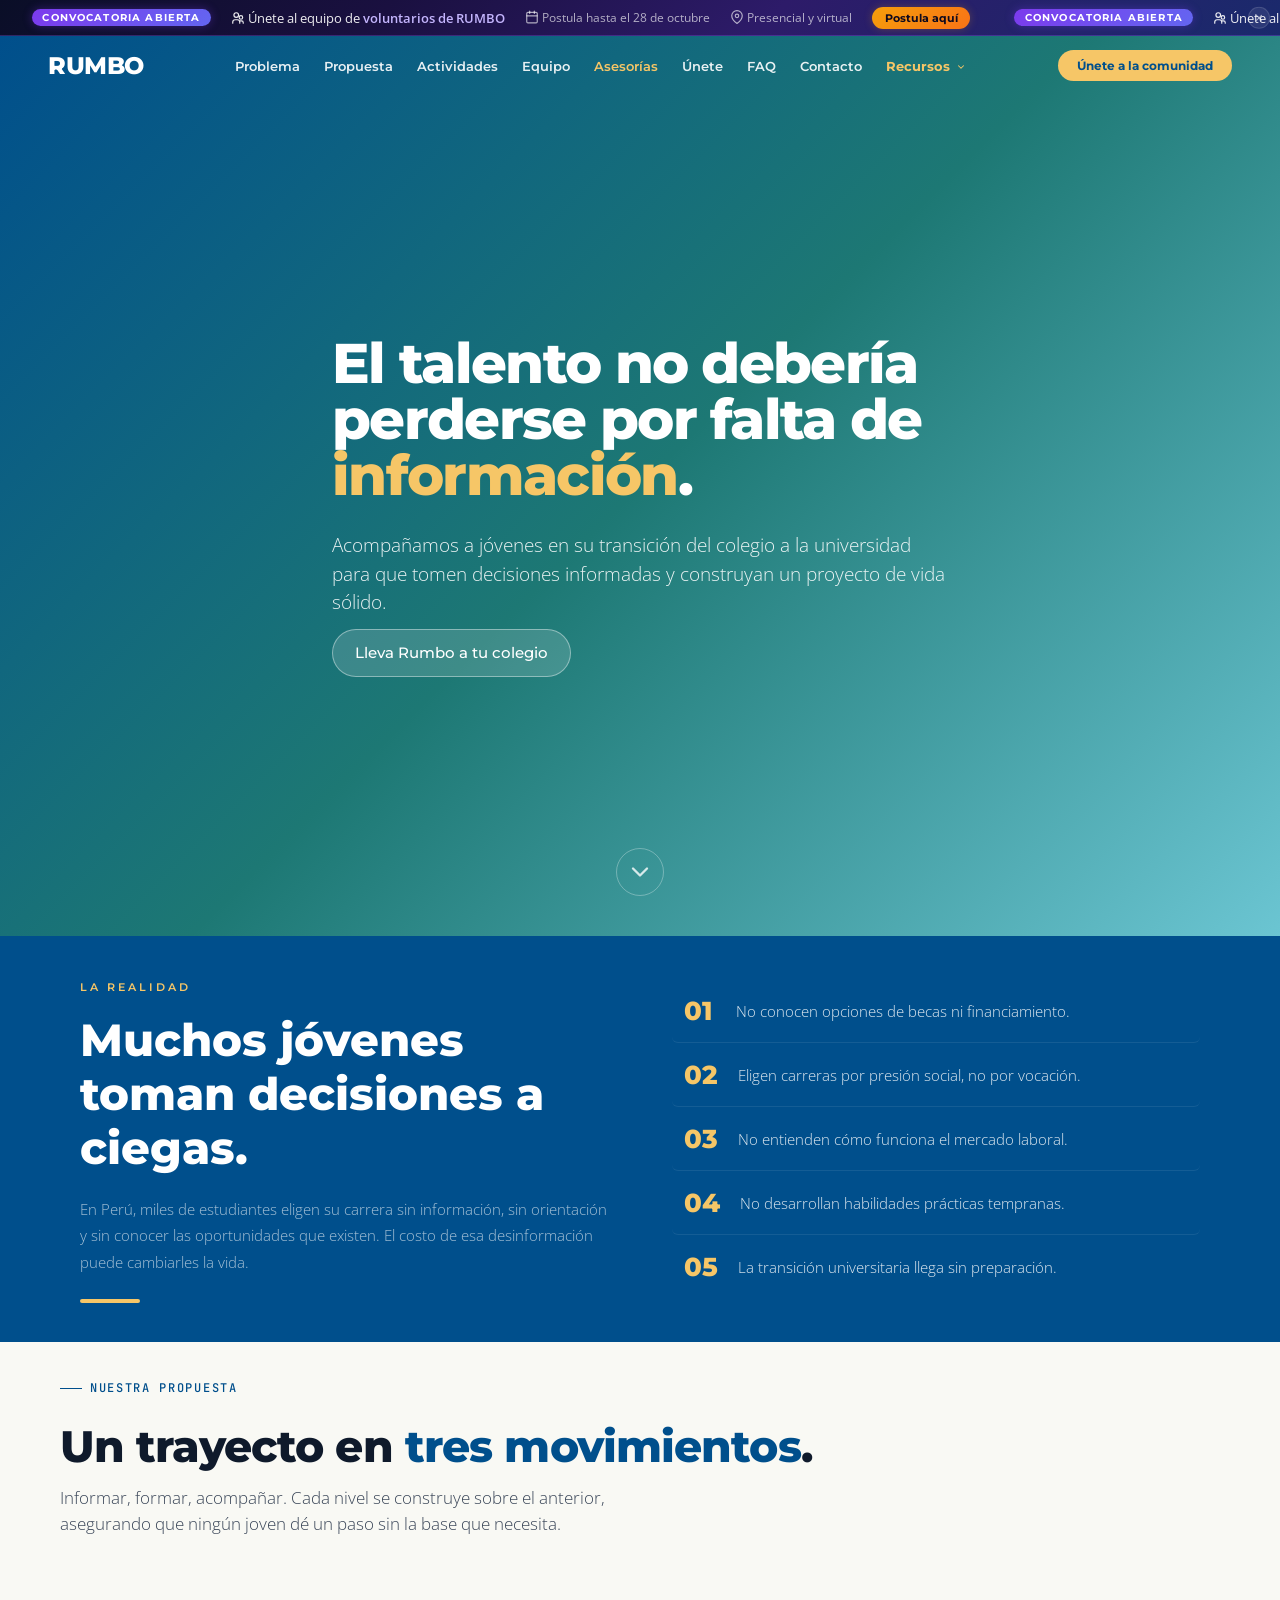
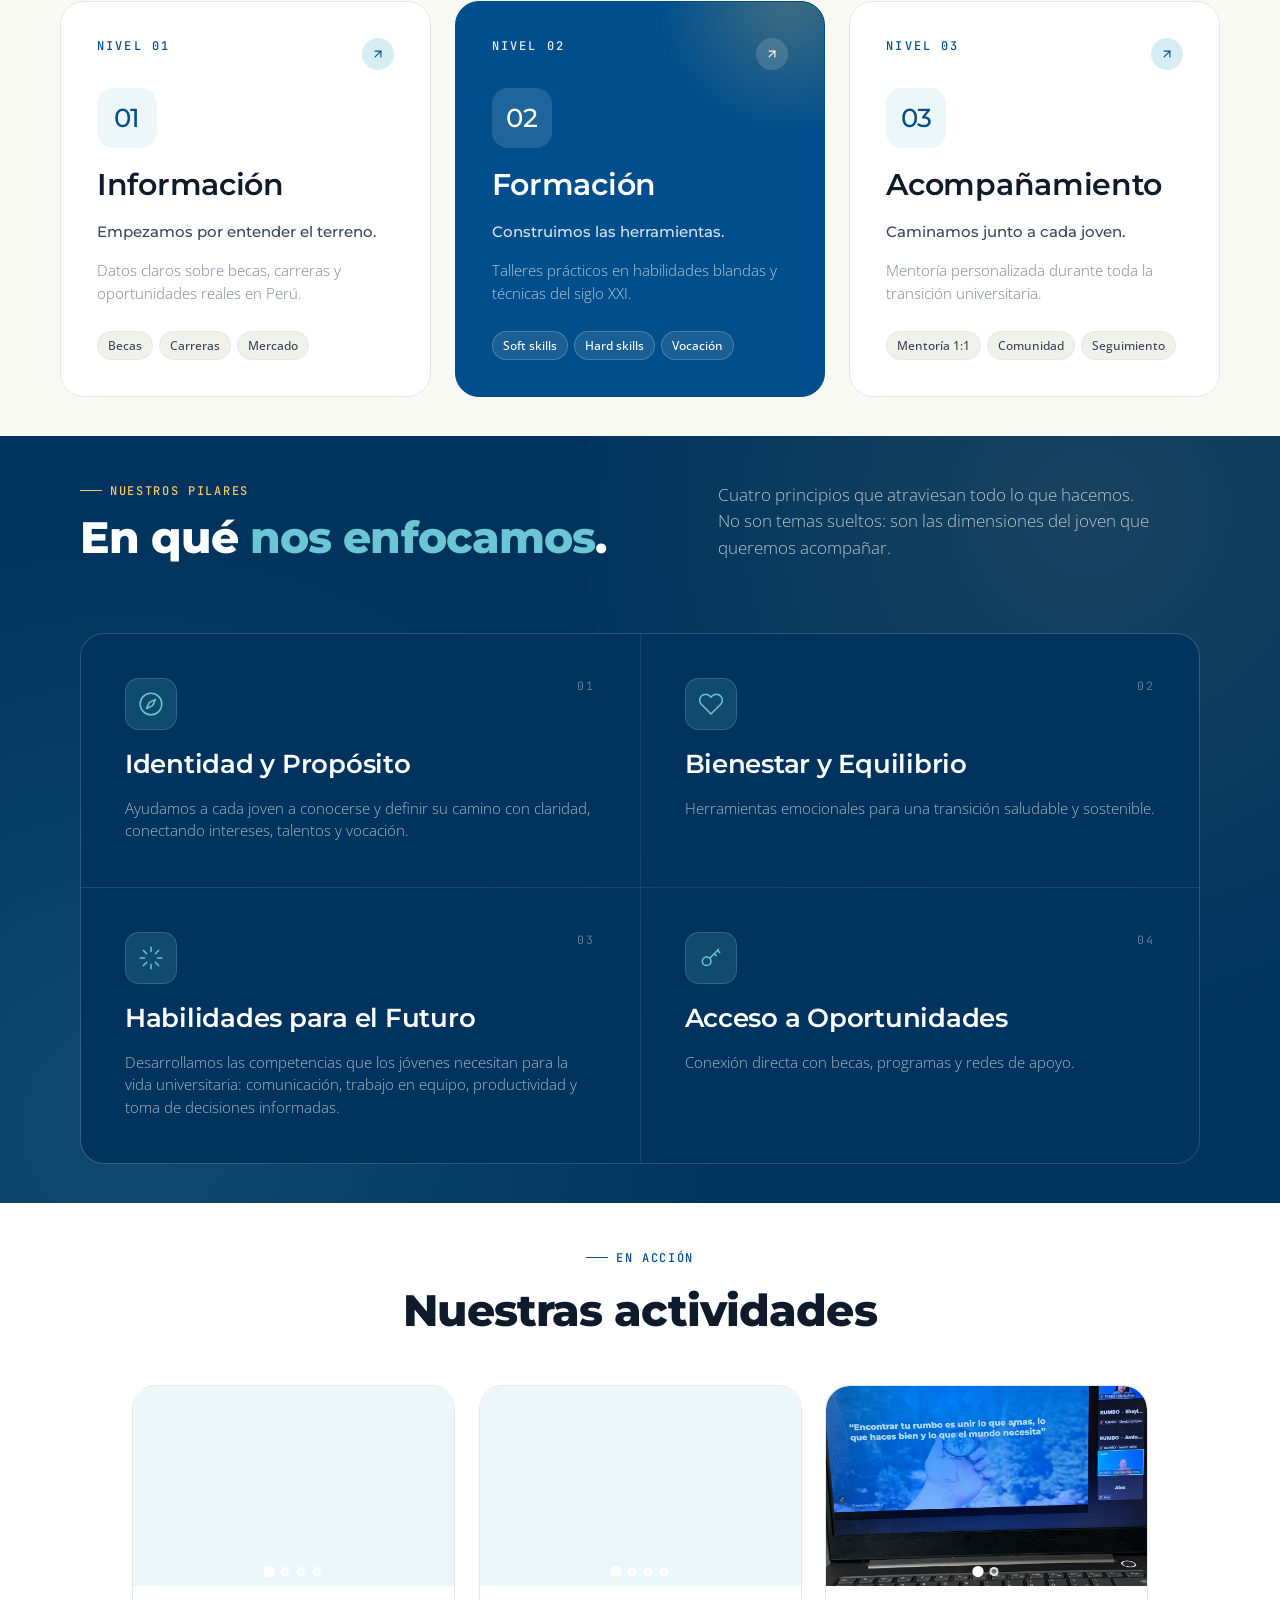
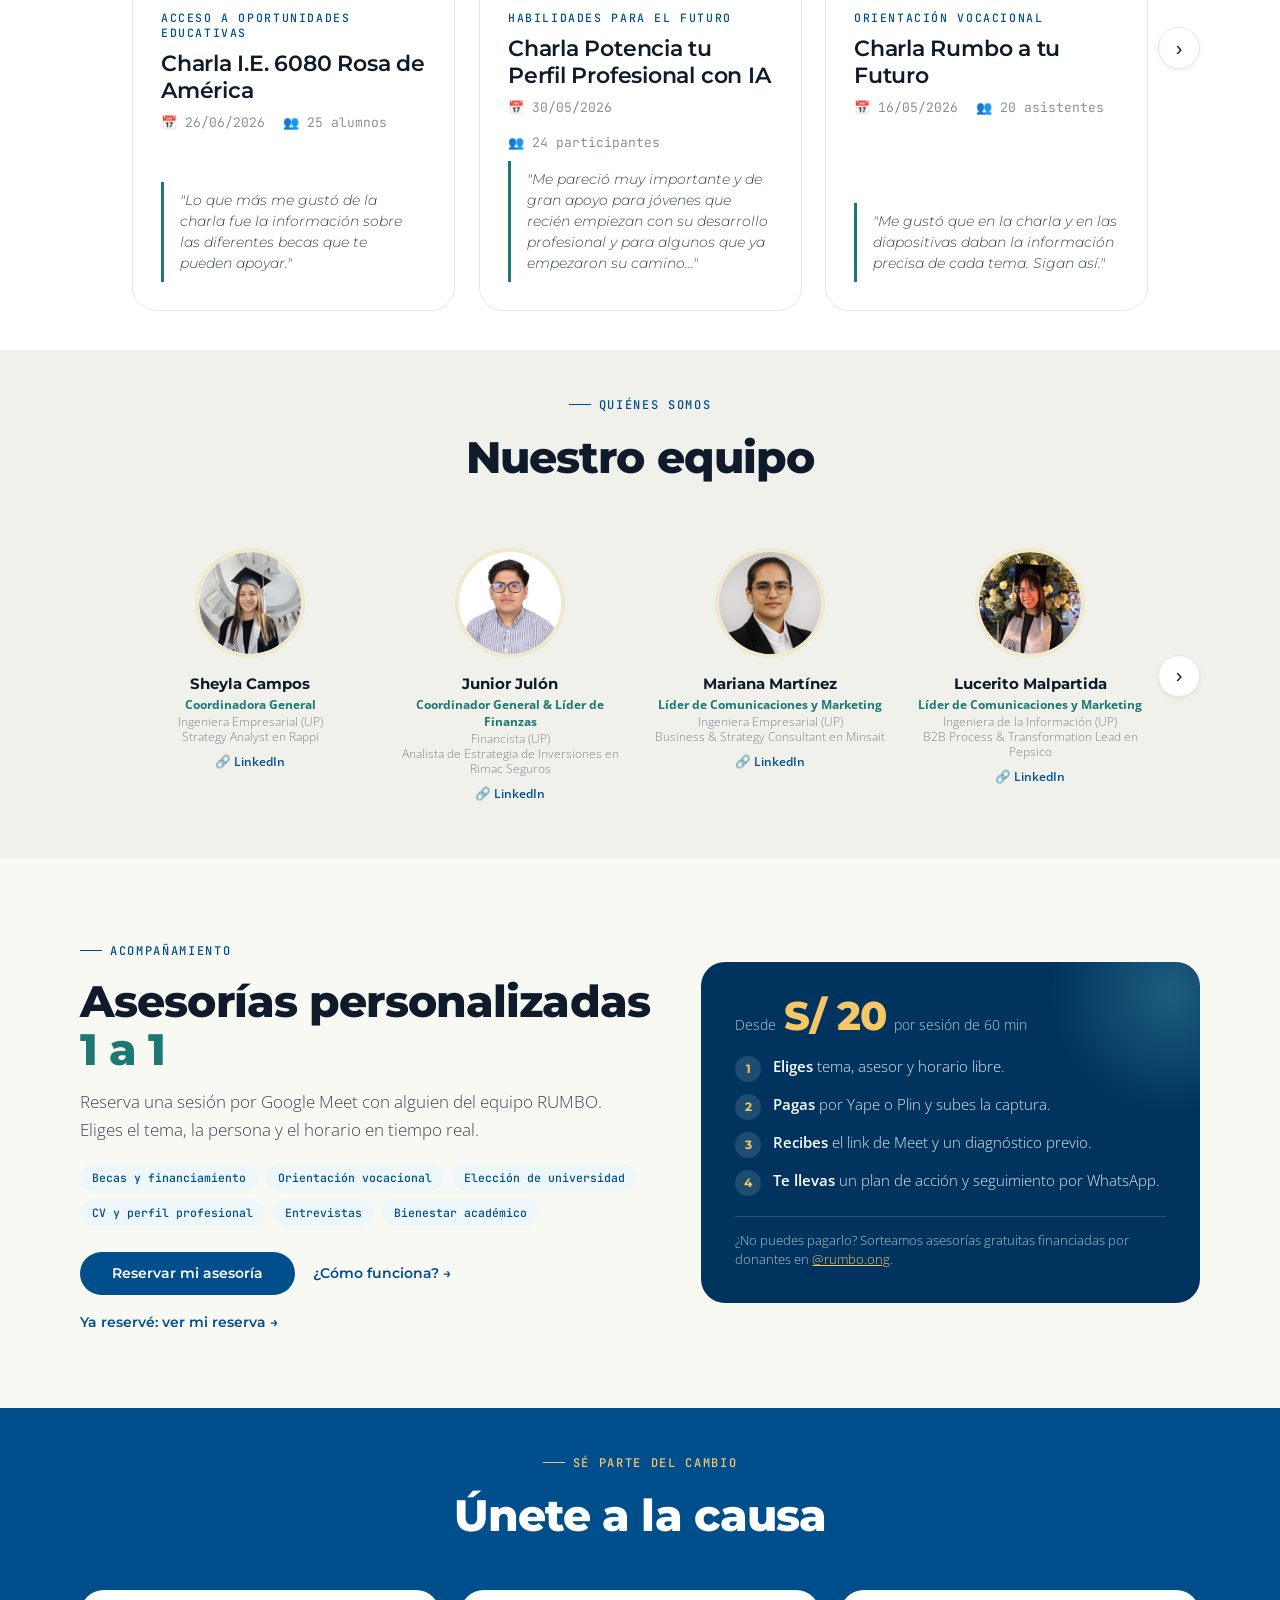
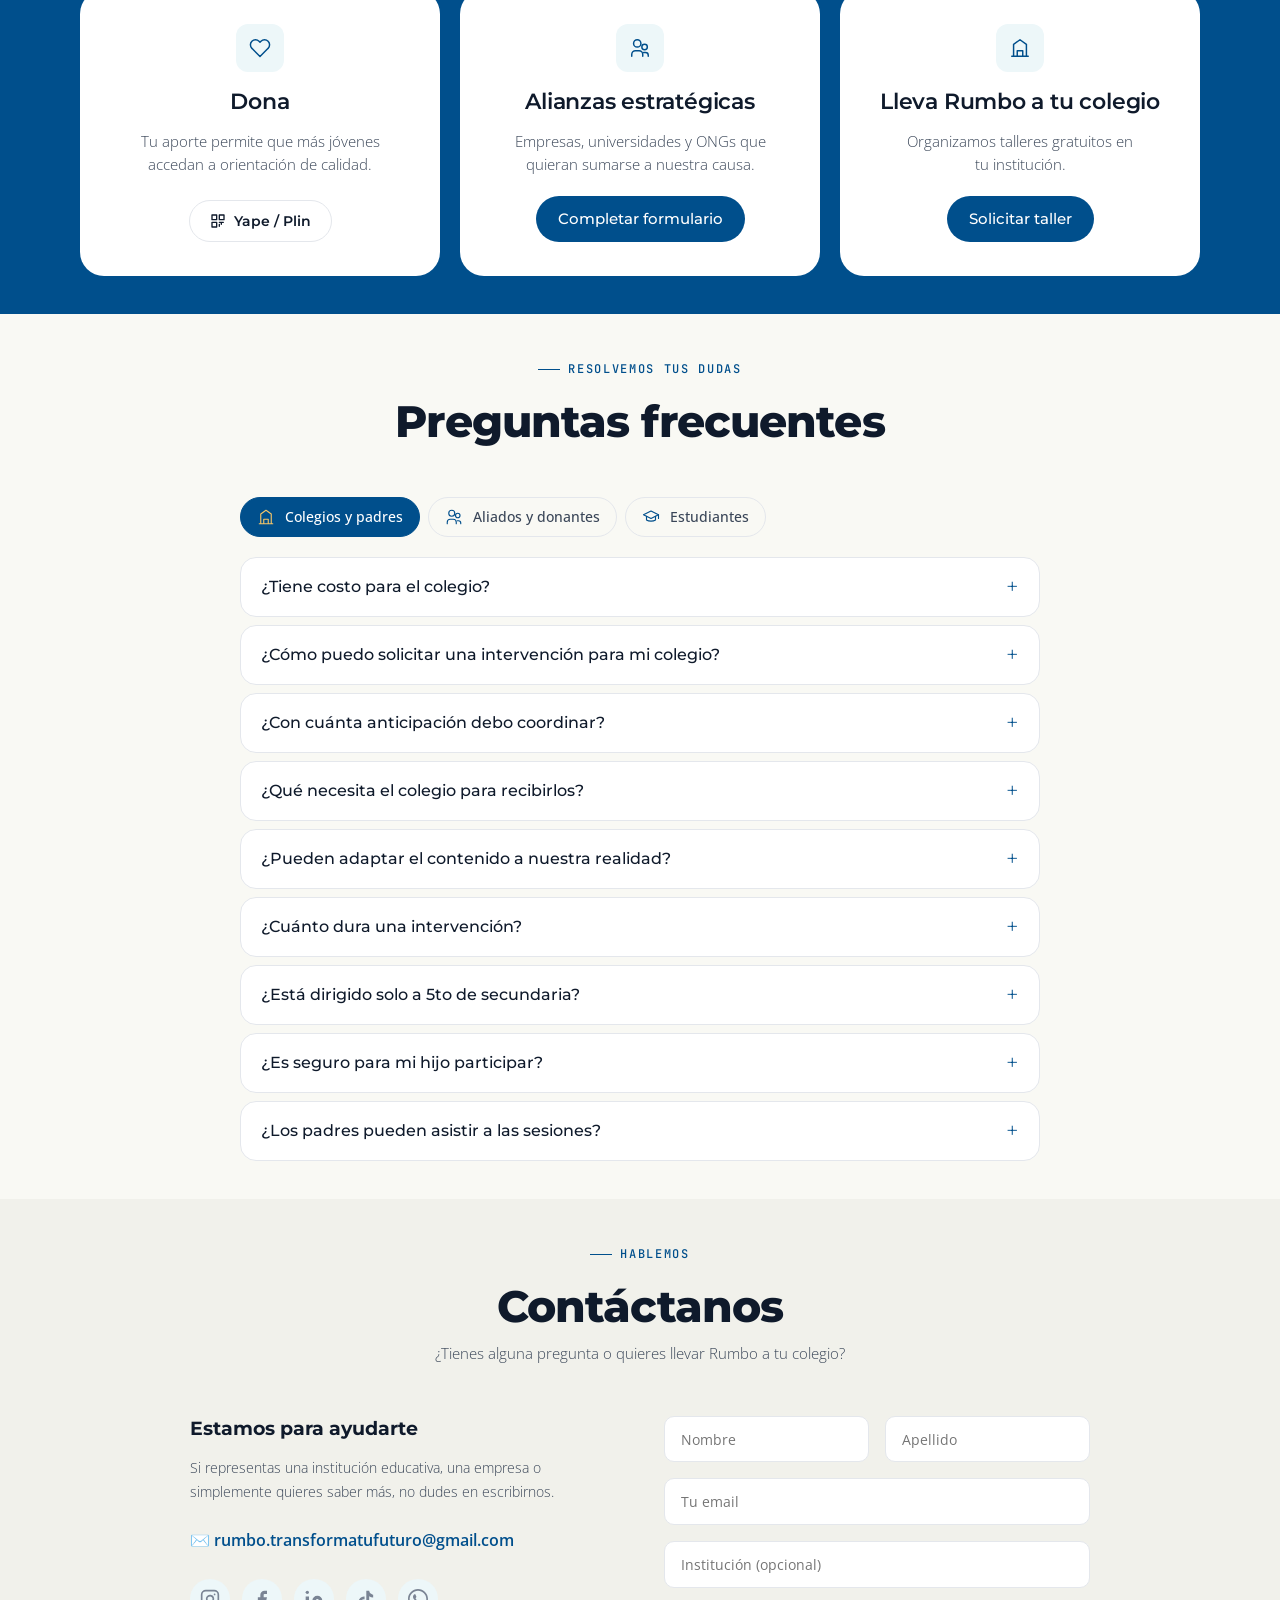
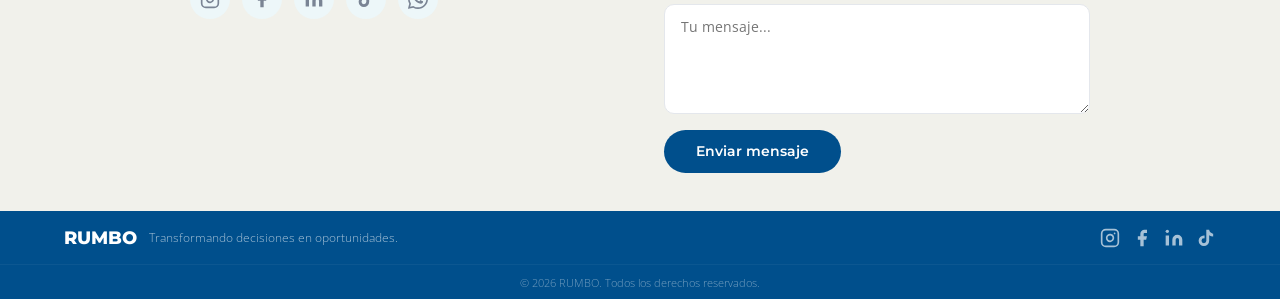
==== commit a32af536: "Activa pop-up y banner de la convocatoria de voluntarios 2026 - Pop-up: afiche, textos y botón "Post" ====
--- a/index.html
+++ b/index.html
@@ -1,8 +1,8 @@
 <!DOCTYPE html>
-<!-- Banner de anuncios DESACTIVADO (evento del 05/09 ya pasó).
-     Para reactivarlo: quita la clase "sin-banner" de <html> y actualiza
+<!-- Banner de anuncios ACTIVO: convocatoria de voluntarios (cierra el 28/10/2026).
+     Para apagarlo: agrega class="sin-banner" a <html>. Para otro anuncio, cambia
      el texto, la fecha y el enlace dentro de <div class="announcement-banner">. -->
-<html lang="es" class="sin-banner">
+<html lang="es">
 <head>
   <meta charset="UTF-8" />
   <meta name="viewport" content="width=device-width, initial-scale=1.0" />
@@ -17,7 +17,7 @@
   <link rel="preconnect" href="https://fonts.googleapis.com">
   <link rel="preconnect" href="https://fonts.gstatic.com" crossorigin>
   <link href="https://fonts.googleapis.com/css2?family=Montserrat:wght@400;500;600;700;800&family=Open+Sans:wght@300;400;500;600&family=JetBrains+Mono:wght@400;500&display=swap" rel="stylesheet">
-  <link rel="stylesheet" href="css/styles.css?v=14">
+  <link rel="stylesheet" href="css/styles.css?v=15">
   <script>
     /* Bloquea el scroll mientras se muestra la pantalla de carga.
        El temporizador es una red de seguridad: si main.js fallara,
@@ -153,37 +153,37 @@
     </div>
   </nav>
 
-  <!-- ═══ Banner Charla ═══ -->
+  <!-- ═══ Banner de anuncios: convocatoria de voluntarios 2026 ═══ -->
   <div class="announcement-banner" id="announcementBanner">
-    <a href="https://docs.google.com/forms/d/e/1FAIpQLSfDukMLq8uh_hFqhQwTG51XdRuXXFic_iSgOYs3Ej_PKHoA1A/viewform?usp=send_form"
+    <a href="https://docs.google.com/forms/d/e/1FAIpQLSe_E2thQggUJJZOou6Uax_aNDsCe-A3G_6u7HzC5ResFCE0nA/viewform"
        target="_blank" rel="noopener noreferrer" class="banner-link">
       <div class="banner-track">
         <div class="banner-content">
-          <span class="banner-badge">CHARLA GRATUITA</span>
-          <span class="banner-text"><svg class="banner-icon" viewBox="0 0 24 24" fill="none" stroke="currentColor" stroke-width="2" stroke-linecap="round" stroke-linejoin="round"><path d="M22 10v6M2 10l10-5 10 5-10 5z"/><path d="M6 12v5c0 1.1 2.7 3 6 3s6-1.9 6-3v-5"/></svg> Inscribete a nuestra charla <strong>"Rumbo hacia tu Beca"</strong></span>
-          <span class="banner-detail">05 de Setiembre | 10:30 AM</span>
-          <span class="banner-detail"><svg class="banner-icon" viewBox="0 0 24 24" fill="none" stroke="currentColor" stroke-width="2" stroke-linecap="round" stroke-linejoin="round"><path d="M21 10c0 7-9 13-9 13s-9-6-9-13a9 9 0 0 1 18 0z"/><circle cx="12" cy="10" r="3"/></svg> Universidad del Pacifico</span>
-          <span class="banner-cta">Inscribete aqui</span>
-
-          <span class="banner-badge">CHARLA GRATUITA</span>
-          <span class="banner-text"><svg class="banner-icon" viewBox="0 0 24 24" fill="none" stroke="currentColor" stroke-width="2" stroke-linecap="round" stroke-linejoin="round"><path d="M22 10v6M2 10l10-5 10 5-10 5z"/><path d="M6 12v5c0 1.1 2.7 3 6 3s6-1.9 6-3v-5"/></svg> Inscribete a nuestra charla <strong>"Rumbo hacia tu Beca"</strong></span>
-          <span class="banner-detail">05 de Setiembre | 10:30 AM</span>
-          <span class="banner-detail"><svg class="banner-icon" viewBox="0 0 24 24" fill="none" stroke="currentColor" stroke-width="2" stroke-linecap="round" stroke-linejoin="round"><path d="M21 10c0 7-9 13-9 13s-9-6-9-13a9 9 0 0 1 18 0z"/><circle cx="12" cy="10" r="3"/></svg> Universidad del Pacifico</span>
-          <span class="banner-cta">Inscribete aqui</span>
+          <span class="banner-badge">Convocatoria abierta</span>
+          <span class="banner-text"><svg class="banner-icon" viewBox="0 0 24 24" fill="none" stroke="currentColor" stroke-width="2" stroke-linecap="round" stroke-linejoin="round" aria-hidden="true"><circle cx="9" cy="7" r="4"/><circle cx="17" cy="11" r="3"/><path d="M3 21v-2a4 4 0 014-4h4a4 4 0 014 4v2M21 21v-1a3 3 0 00-3-3h-2"/></svg> Únete al equipo de <strong>voluntarios de RUMBO</strong></span>
+          <span class="banner-detail"><svg class="banner-icon" viewBox="0 0 24 24" fill="none" stroke="currentColor" stroke-width="2" stroke-linecap="round" stroke-linejoin="round" aria-hidden="true"><rect x="3" y="4" width="18" height="18" rx="2"/><line x1="16" y1="2" x2="16" y2="6"/><line x1="8" y1="2" x2="8" y2="6"/><line x1="3" y1="10" x2="21" y2="10"/></svg> Postula hasta el 28 de octubre</span>
+          <span class="banner-detail"><svg class="banner-icon" viewBox="0 0 24 24" fill="none" stroke="currentColor" stroke-width="2" stroke-linecap="round" stroke-linejoin="round" aria-hidden="true"><path d="M21 10c0 7-9 13-9 13s-9-6-9-13a9 9 0 0 1 18 0z"/><circle cx="12" cy="10" r="3"/></svg> Presencial y virtual</span>
+          <span class="banner-cta">Postula aquí</span>
+
+          <span class="banner-badge">Convocatoria abierta</span>
+          <span class="banner-text"><svg class="banner-icon" viewBox="0 0 24 24" fill="none" stroke="currentColor" stroke-width="2" stroke-linecap="round" stroke-linejoin="round" aria-hidden="true"><circle cx="9" cy="7" r="4"/><circle cx="17" cy="11" r="3"/><path d="M3 21v-2a4 4 0 014-4h4a4 4 0 014 4v2M21 21v-1a3 3 0 00-3-3h-2"/></svg> Únete al equipo de <strong>voluntarios de RUMBO</strong></span>
+          <span class="banner-detail"><svg class="banner-icon" viewBox="0 0 24 24" fill="none" stroke="currentColor" stroke-width="2" stroke-linecap="round" stroke-linejoin="round" aria-hidden="true"><rect x="3" y="4" width="18" height="18" rx="2"/><line x1="16" y1="2" x2="16" y2="6"/><line x1="8" y1="2" x2="8" y2="6"/><line x1="3" y1="10" x2="21" y2="10"/></svg> Postula hasta el 28 de octubre</span>
+          <span class="banner-detail"><svg class="banner-icon" viewBox="0 0 24 24" fill="none" stroke="currentColor" stroke-width="2" stroke-linecap="round" stroke-linejoin="round" aria-hidden="true"><path d="M21 10c0 7-9 13-9 13s-9-6-9-13a9 9 0 0 1 18 0z"/><circle cx="12" cy="10" r="3"/></svg> Presencial y virtual</span>
+          <span class="banner-cta">Postula aquí</span>
         </div>
         <!-- Duplicate for seamless loop -->
         <div class="banner-content" aria-hidden="true">
-          <span class="banner-badge">CHARLA GRATUITA</span>
-          <span class="banner-text"><svg class="banner-icon" viewBox="0 0 24 24" fill="none" stroke="currentColor" stroke-width="2" stroke-linecap="round" stroke-linejoin="round"><path d="M22 10v6M2 10l10-5 10 5-10 5z"/><path d="M6 12v5c0 1.1 2.7 3 6 3s6-1.9 6-3v-5"/></svg> Inscribete a nuestra charla <strong>"Rumbo hacia tu Beca"</strong></span>
-          <span class="banner-detail">05 de Setiembre | 10:30 AM</span>
-          <span class="banner-detail"><svg class="banner-icon" viewBox="0 0 24 24" fill="none" stroke="currentColor" stroke-width="2" stroke-linecap="round" stroke-linejoin="round"><path d="M21 10c0 7-9 13-9 13s-9-6-9-13a9 9 0 0 1 18 0z"/><circle cx="12" cy="10" r="3"/></svg> Universidad del Pacifico</span>
-          <span class="banner-cta">Inscribete aqui</span>
-
-          <span class="banner-badge">CHARLA GRATUITA</span>
-          <span class="banner-text"><svg class="banner-icon" viewBox="0 0 24 24" fill="none" stroke="currentColor" stroke-width="2" stroke-linecap="round" stroke-linejoin="round"><path d="M22 10v6M2 10l10-5 10 5-10 5z"/><path d="M6 12v5c0 1.1 2.7 3 6 3s6-1.9 6-3v-5"/></svg> Inscribete a nuestra charla <strong>"Rumbo hacia tu Beca"</strong></span>
-          <span class="banner-detail">05 de Setiembre | 10:30 AM</span>
-          <span class="banner-detail"><svg class="banner-icon" viewBox="0 0 24 24" fill="none" stroke="currentColor" stroke-width="2" stroke-linecap="round" stroke-linejoin="round"><path d="M21 10c0 7-9 13-9 13s-9-6-9-13a9 9 0 0 1 18 0z"/><circle cx="12" cy="10" r="3"/></svg> Universidad del Pacifico</span>
-          <span class="banner-cta">Inscribete aqui</span>
+          <span class="banner-badge">Convocatoria abierta</span>
+          <span class="banner-text"><svg class="banner-icon" viewBox="0 0 24 24" fill="none" stroke="currentColor" stroke-width="2" stroke-linecap="round" stroke-linejoin="round" aria-hidden="true"><circle cx="9" cy="7" r="4"/><circle cx="17" cy="11" r="3"/><path d="M3 21v-2a4 4 0 014-4h4a4 4 0 014 4v2M21 21v-1a3 3 0 00-3-3h-2"/></svg> Únete al equipo de <strong>voluntarios de RUMBO</strong></span>
+          <span class="banner-detail"><svg class="banner-icon" viewBox="0 0 24 24" fill="none" stroke="currentColor" stroke-width="2" stroke-linecap="round" stroke-linejoin="round" aria-hidden="true"><rect x="3" y="4" width="18" height="18" rx="2"/><line x1="16" y1="2" x2="16" y2="6"/><line x1="8" y1="2" x2="8" y2="6"/><line x1="3" y1="10" x2="21" y2="10"/></svg> Postula hasta el 28 de octubre</span>
+          <span class="banner-detail"><svg class="banner-icon" viewBox="0 0 24 24" fill="none" stroke="currentColor" stroke-width="2" stroke-linecap="round" stroke-linejoin="round" aria-hidden="true"><path d="M21 10c0 7-9 13-9 13s-9-6-9-13a9 9 0 0 1 18 0z"/><circle cx="12" cy="10" r="3"/></svg> Presencial y virtual</span>
+          <span class="banner-cta">Postula aquí</span>
+
+          <span class="banner-badge">Convocatoria abierta</span>
+          <span class="banner-text"><svg class="banner-icon" viewBox="0 0 24 24" fill="none" stroke="currentColor" stroke-width="2" stroke-linecap="round" stroke-linejoin="round" aria-hidden="true"><circle cx="9" cy="7" r="4"/><circle cx="17" cy="11" r="3"/><path d="M3 21v-2a4 4 0 014-4h4a4 4 0 014 4v2M21 21v-1a3 3 0 00-3-3h-2"/></svg> Únete al equipo de <strong>voluntarios de RUMBO</strong></span>
+          <span class="banner-detail"><svg class="banner-icon" viewBox="0 0 24 24" fill="none" stroke="currentColor" stroke-width="2" stroke-linecap="round" stroke-linejoin="round" aria-hidden="true"><rect x="3" y="4" width="18" height="18" rx="2"/><line x1="16" y1="2" x2="16" y2="6"/><line x1="8" y1="2" x2="8" y2="6"/><line x1="3" y1="10" x2="21" y2="10"/></svg> Postula hasta el 28 de octubre</span>
+          <span class="banner-detail"><svg class="banner-icon" viewBox="0 0 24 24" fill="none" stroke="currentColor" stroke-width="2" stroke-linecap="round" stroke-linejoin="round" aria-hidden="true"><path d="M21 10c0 7-9 13-9 13s-9-6-9-13a9 9 0 0 1 18 0z"/><circle cx="12" cy="10" r="3"/></svg> Presencial y virtual</span>
+          <span class="banner-cta">Postula aquí</span>
         </div>
       </div>
     </a>
@@ -800,8 +800,8 @@
        data-pop-frecuencia="siempre" lo muestra en cada recarga; "sesion" lo muestra
        una sola vez por visita. Ver DESIGN-SYSTEM.md → "Pop-up de actividades". -->
   <div class="pop-modal" id="popActividad"
-       data-pop-id="charla-rumbo-hacia-tu-beca-2026-09-05"
-       data-pop-hasta="2026-09-05T12:30:00-05:00"
+       data-pop-id="convocatoria-voluntarios-2026"
+       data-pop-hasta="2026-10-28T23:59:59-05:00"
        data-pop-frecuencia="siempre"
        data-pop-delay="700">
     <div class="pop-backdrop" data-pop-close></div>
@@ -814,50 +814,49 @@
       </button>
 
       <div class="pop-poster">
-        <img class="pop-poster-blur" src="assets/popup-charla-rumbo-hacia-tu-beca.jpg" alt="" aria-hidden="true">
+        <img class="pop-poster-blur" src="assets/popup-convocatoria-voluntarios-2026.png" alt="" aria-hidden="true">
         <picture class="pop-poster-main">
-          <source srcset="assets/popup-charla-rumbo-hacia-tu-beca.webp" type="image/webp">
-          <img src="assets/popup-charla-rumbo-hacia-tu-beca.jpg" width="1080" height="1350"
-               alt="Afiche de la charla Rumbo hacia tu Beca. Sábado 5 de setiembre de 2026, de 10:30 a. m. a 12:30 p. m., en la Universidad del Pacífico, Jr. Luis Sánchez Cerro 2141. Para estudiantes de 5.º de secundaria o recién egresados. Ingreso 100 % gratuito.">
+          <img src="assets/popup-convocatoria-voluntarios-2026.png" width="1080" height="1350"
+               alt="Afiche de la convocatoria de voluntariado RUMBO 2026. Únete al equipo: buscamos 6 voluntarios y 3 líderes para 7 áreas (Gestión Humana, Growth y Alianzas, Legal, Comunicaciones y Marketing, Proyectos y Operaciones, Gestión del Aprendizaje y Finanzas). Modalidad presencial y virtual. Cierre de postulación: 28 de octubre de 2026.">
         </picture>
       </div>
 
       <div class="pop-body">
-        <span class="pop-eyebrow">Próxima actividad</span>
-        <h2 id="popTitulo">Charla &laquo;Rumbo hacia tu Beca&raquo;</h2>
+        <span class="pop-eyebrow">Convocatoria abierta</span>
+        <h2 id="popTitulo">Únete al equipo de RUMBO</h2>
         <p class="pop-lede" id="popTexto">
-          Presencial y gratuita. Becarias de Pronabec, Patronato BCP y Líderes con
-          Propósito te cuentan cómo lo lograron.
+          Buscamos personas con ganas de aportar, aprender y crecer junto a
+          nuestro equipo.
         </p>
 
         <ul class="pop-facts">
           <li>
             <svg viewBox="0 0 24 24" fill="none" stroke="currentColor" stroke-width="2" stroke-linecap="round" stroke-linejoin="round" aria-hidden="true"><rect x="3" y="4" width="18" height="18" rx="2"/><line x1="16" y1="2" x2="16" y2="6"/><line x1="8" y1="2" x2="8" y2="6"/><line x1="3" y1="10" x2="21" y2="10"/></svg>
-            <strong>Sábado 5 de setiembre, 2026</strong>
+            <strong>Postula hasta el miércoles 28 de octubre</strong>
           </li>
           <li>
-            <svg viewBox="0 0 24 24" fill="none" stroke="currentColor" stroke-width="2" stroke-linecap="round" stroke-linejoin="round" aria-hidden="true"><circle cx="12" cy="12" r="9"/><polyline points="12 7 12 12 15.5 14"/></svg>
-            <strong>10:30 a.&nbsp;m. &ndash; 12:30 p.&nbsp;m.</strong>
+            <svg viewBox="0 0 24 24" fill="none" stroke="currentColor" stroke-width="2" stroke-linecap="round" stroke-linejoin="round" aria-hidden="true"><circle cx="9" cy="7" r="4"/><circle cx="17" cy="11" r="3"/><path d="M3 21v-2a4 4 0 014-4h4a4 4 0 014 4v2M21 21v-1a3 3 0 00-3-3h-2"/></svg>
+            <strong>Buscamos 6 voluntarios y 3 líderes</strong>
+          </li>
+          <li>
+            <svg viewBox="0 0 24 24" fill="none" stroke="currentColor" stroke-width="2" stroke-linecap="round" stroke-linejoin="round" aria-hidden="true"><rect x="3" y="3" width="7" height="7" rx="1"/><rect x="14" y="3" width="7" height="7" rx="1"/><rect x="3" y="14" width="7" height="7" rx="1"/><rect x="14" y="14" width="7" height="7" rx="1"/></svg>
+            <div><strong>7 áreas para elegir</strong><span>Legal, Finanzas, Marketing y más</span></div>
           </li>
           <li>
             <svg viewBox="0 0 24 24" fill="none" stroke="currentColor" stroke-width="2" stroke-linecap="round" stroke-linejoin="round" aria-hidden="true"><path d="M21 10c0 7-9 13-9 13s-9-6-9-13a9 9 0 0 1 18 0z"/><circle cx="12" cy="10" r="3"/></svg>
-            <div><strong>Universidad del Pacífico</strong><span>Jr. Luis Sánchez Cerro 2141</span></div>
-          </li>
-          <li>
-            <svg viewBox="0 0 24 24" fill="none" stroke="currentColor" stroke-width="2" stroke-linecap="round" stroke-linejoin="round" aria-hidden="true"><path d="M22 10v6M2 10l10-5 10 5-10 5z"/><path d="M6 12v5c0 1.1 2.7 3 6 3s6-1.9 6-3v-5"/></svg>
-            <div><strong>Para 5.&ordm; de secundaria</strong><span>y recién egresados</span></div>
+            <strong>Modalidad presencial y virtual</strong>
           </li>
         </ul>
 
         <div class="pop-footer">
           <div class="pop-actions">
-            <a class="pop-cta" href="https://docs.google.com/forms/d/e/1FAIpQLSfDukMLq8uh_hFqhQwTG51XdRuXXFic_iSgOYs3Ej_PKHoA1A/viewform?usp=send_form" target="_blank" rel="noopener noreferrer" data-pop-cta>
-              Inscríbete gratis
+            <a class="pop-cta" href="https://docs.google.com/forms/d/e/1FAIpQLSe_E2thQggUJJZOou6Uax_aNDsCe-A3G_6u7HzC5ResFCE0nA/viewform" target="_blank" rel="noopener noreferrer" data-pop-cta>
+              Postula aquí
               <svg viewBox="0 0 24 24" fill="none" stroke="currentColor" stroke-width="2.5" stroke-linecap="round" stroke-linejoin="round" aria-hidden="true"><line x1="5" y1="12" x2="19" y2="12"/><polyline points="12 5 19 12 12 19"/></svg>
             </a>
             <button type="button" class="pop-dismiss" data-pop-close>Ahora no</button>
           </div>
-          <p class="pop-note">100&nbsp;% gratuito &middot; Reserva tu lugar</p>
+          <p class="pop-note">Voluntariado RUMBO 2026</p>
         </div>
       </div>
     </div>
--- a/css/styles.css
+++ b/css/styles.css
@@ -1187,10 +1187,13 @@
 }
 
 /* Pie adherido al fondo del cuerpo: el CTA queda siempre a la vista,
-   aunque el contenido tenga que desplazarse. */
+   aunque el contenido tenga que desplazarse.
+   El sticky se mide desde el borde interior del padding de .pop-body; con
+   bottom: 0 el pie subía --pop-pad y tapaba el último dato. El bottom
+   negativo lo deja pegado al borde real de la tarjeta. */
 .pop-footer {
   position: sticky;
-  bottom: 0;
+  bottom: calc(-1 * var(--pop-pad));
   z-index: 1;
   margin: auto calc(-1 * var(--pop-pad)) calc(-1 * var(--pop-pad));
   padding: 14px var(--pop-pad) var(--pop-pad);
@@ -1340,7 +1343,8 @@
   .pop-facts li { font-size: 12.5px; gap: 8px; }
   .pop-facts svg { width: 16px; height: 16px; }
   .pop-facts span { font-size: 12px; }
-  .pop-footer   { padding-top: 10px; }
+  /* Aquí desplaza la tarjeta, que no tiene padding: el pie va al borde */
+  .pop-footer   { padding-top: 10px; bottom: 0; }
   .pop-actions  { justify-content: center; margin-bottom: 8px; }
   .pop-cta      { flex: 1 1 auto; justify-content: center; }
 
@@ -1388,7 +1392,8 @@
   .pop-lede    { font-size: 13px; }
   .pop-facts   { gap: 7px; }
   .pop-facts li { font-size: 12.5px; }
-  .pop-footer  { padding: 10px var(--pop-pad) 14px; }
+  /* El padding inferior del cuerpo aquí es 18px, no --pop-pad */
+  .pop-footer  { padding: 10px var(--pop-pad) 14px; margin-bottom: -18px; bottom: -18px; }
   .pop-actions { margin-bottom: 6px; }
 }
 
